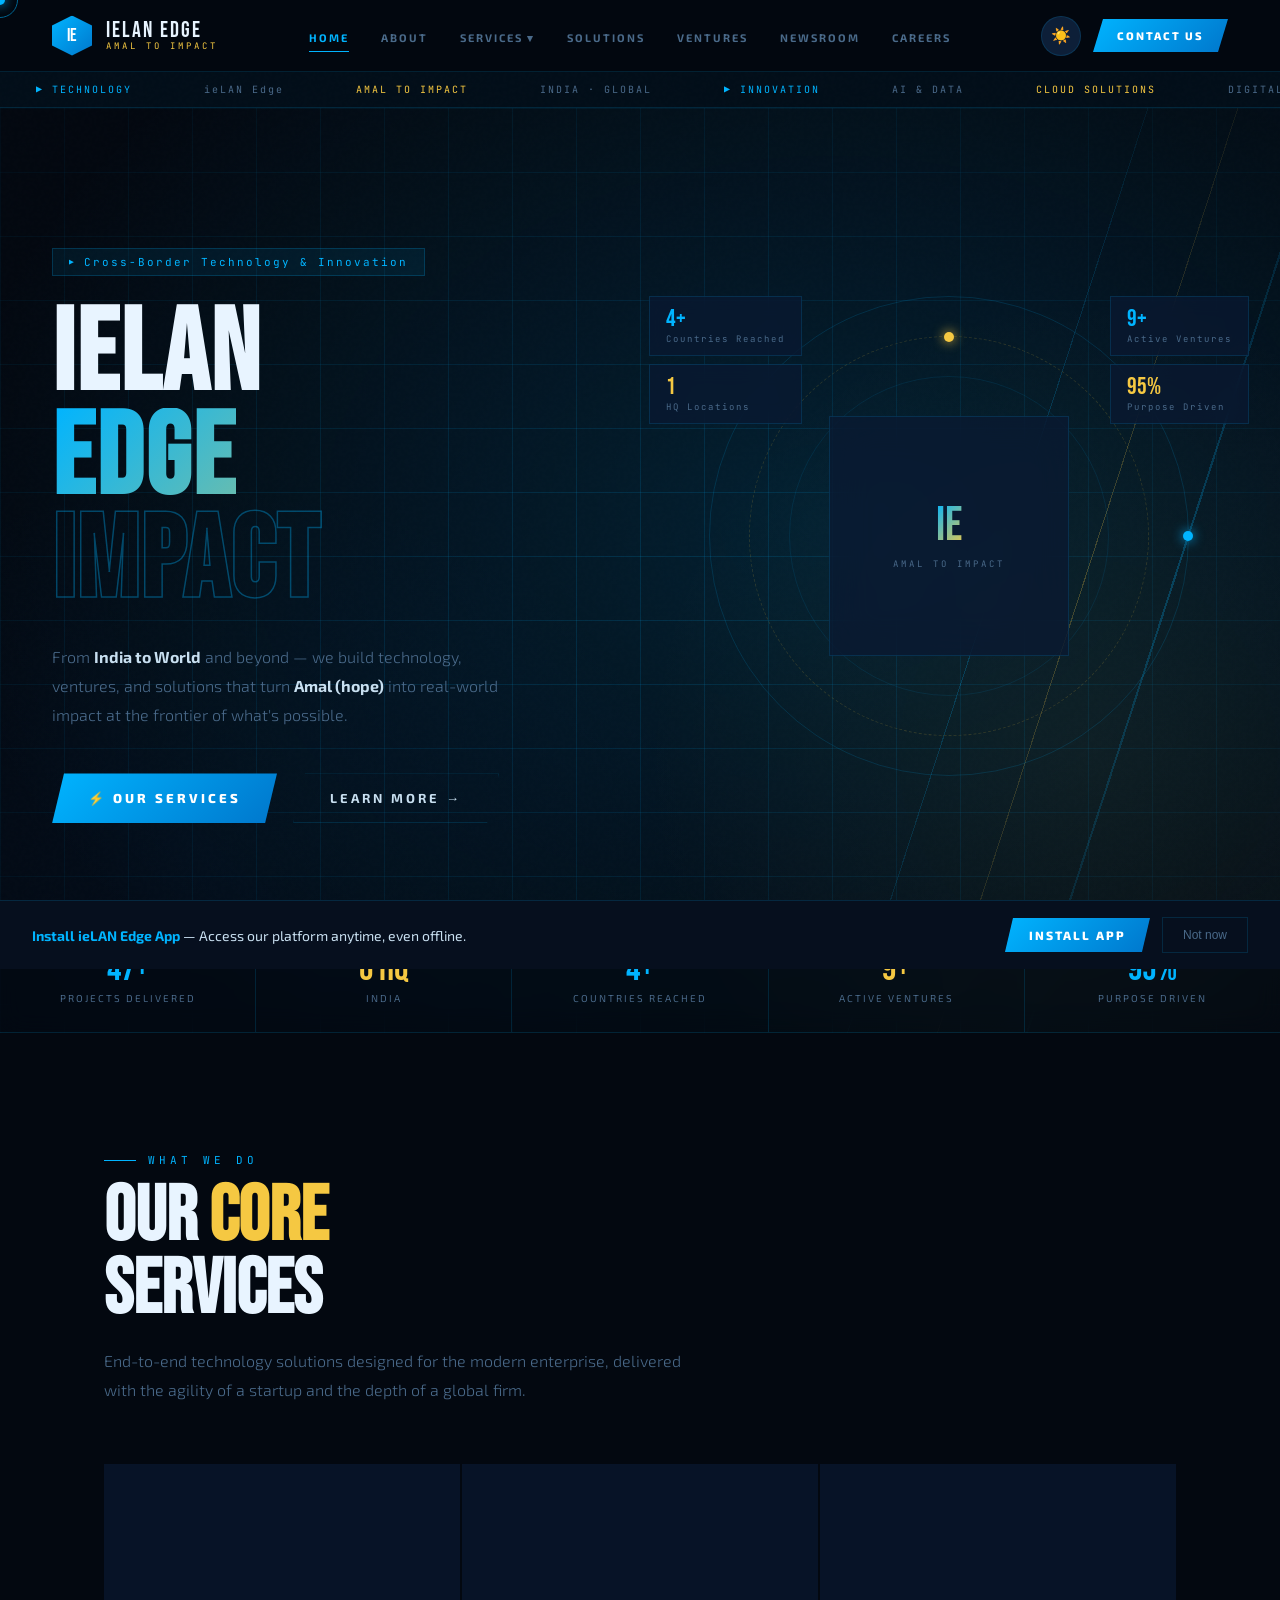
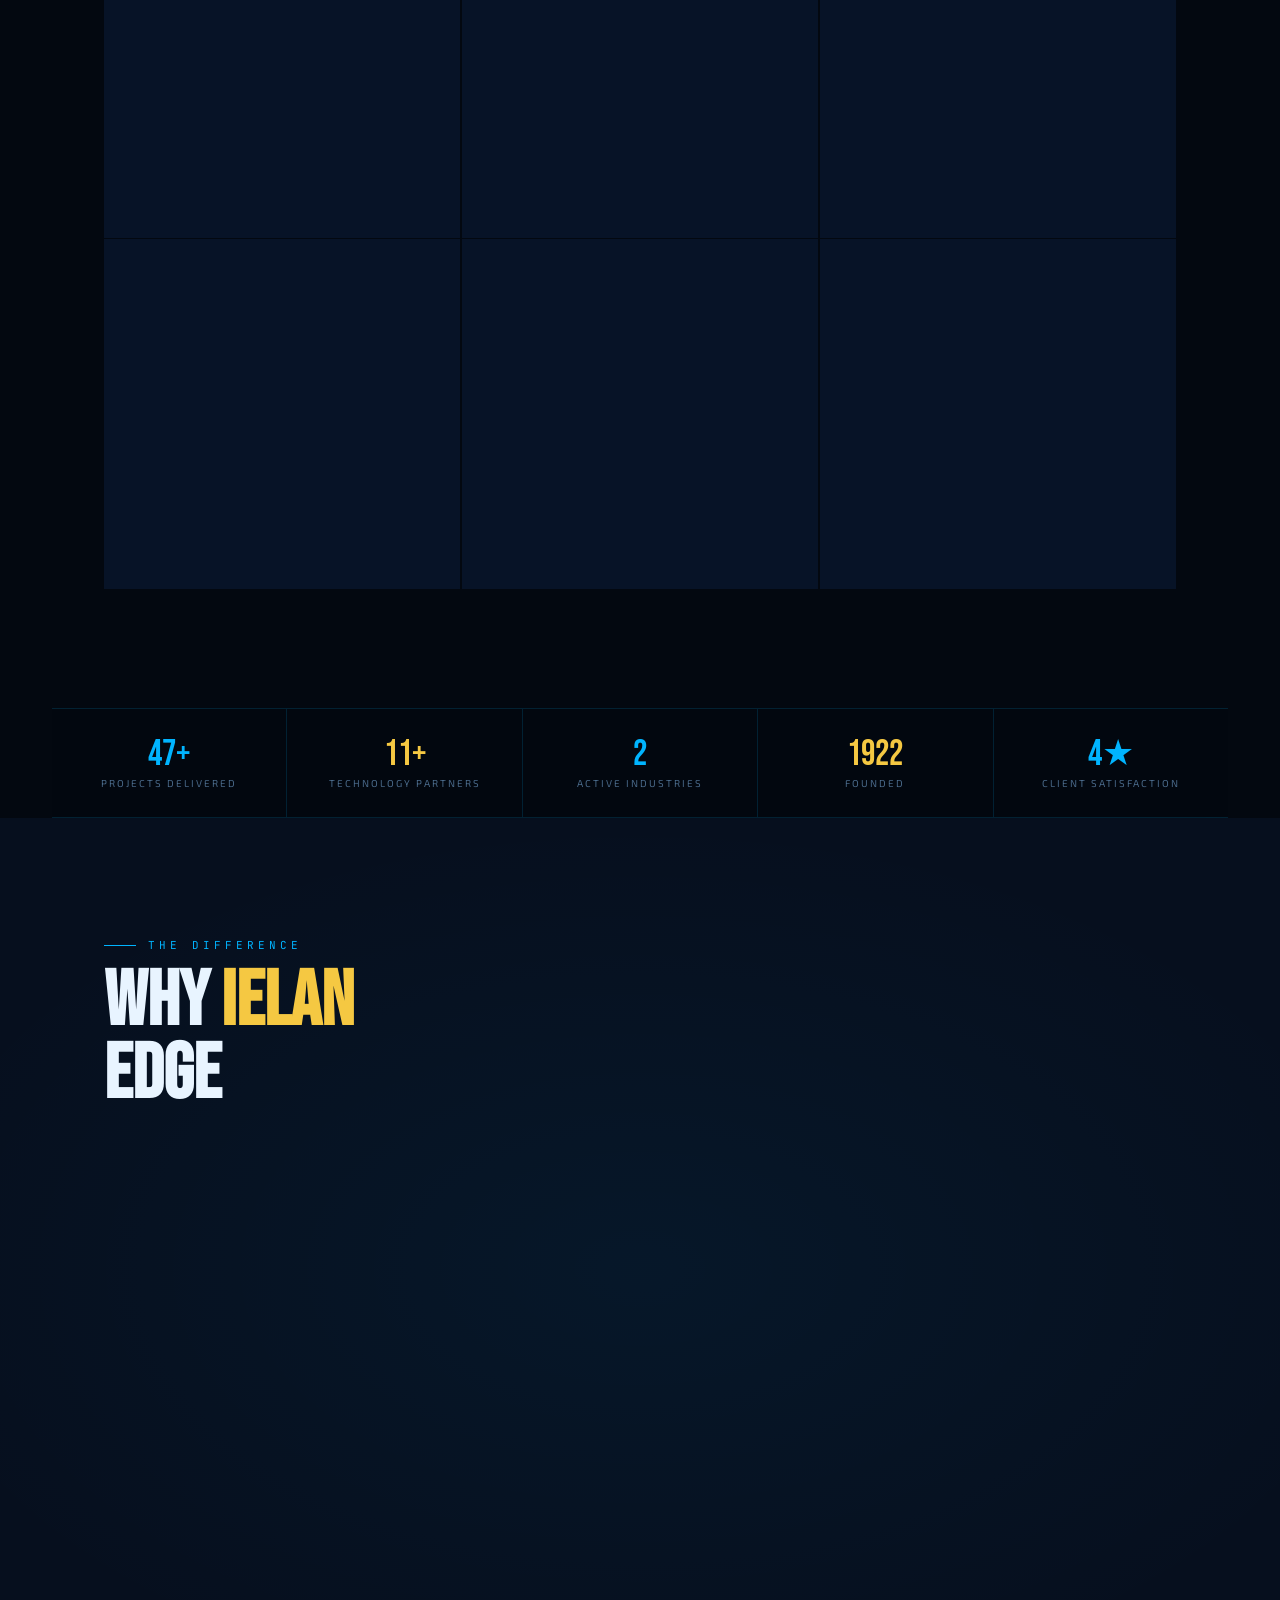
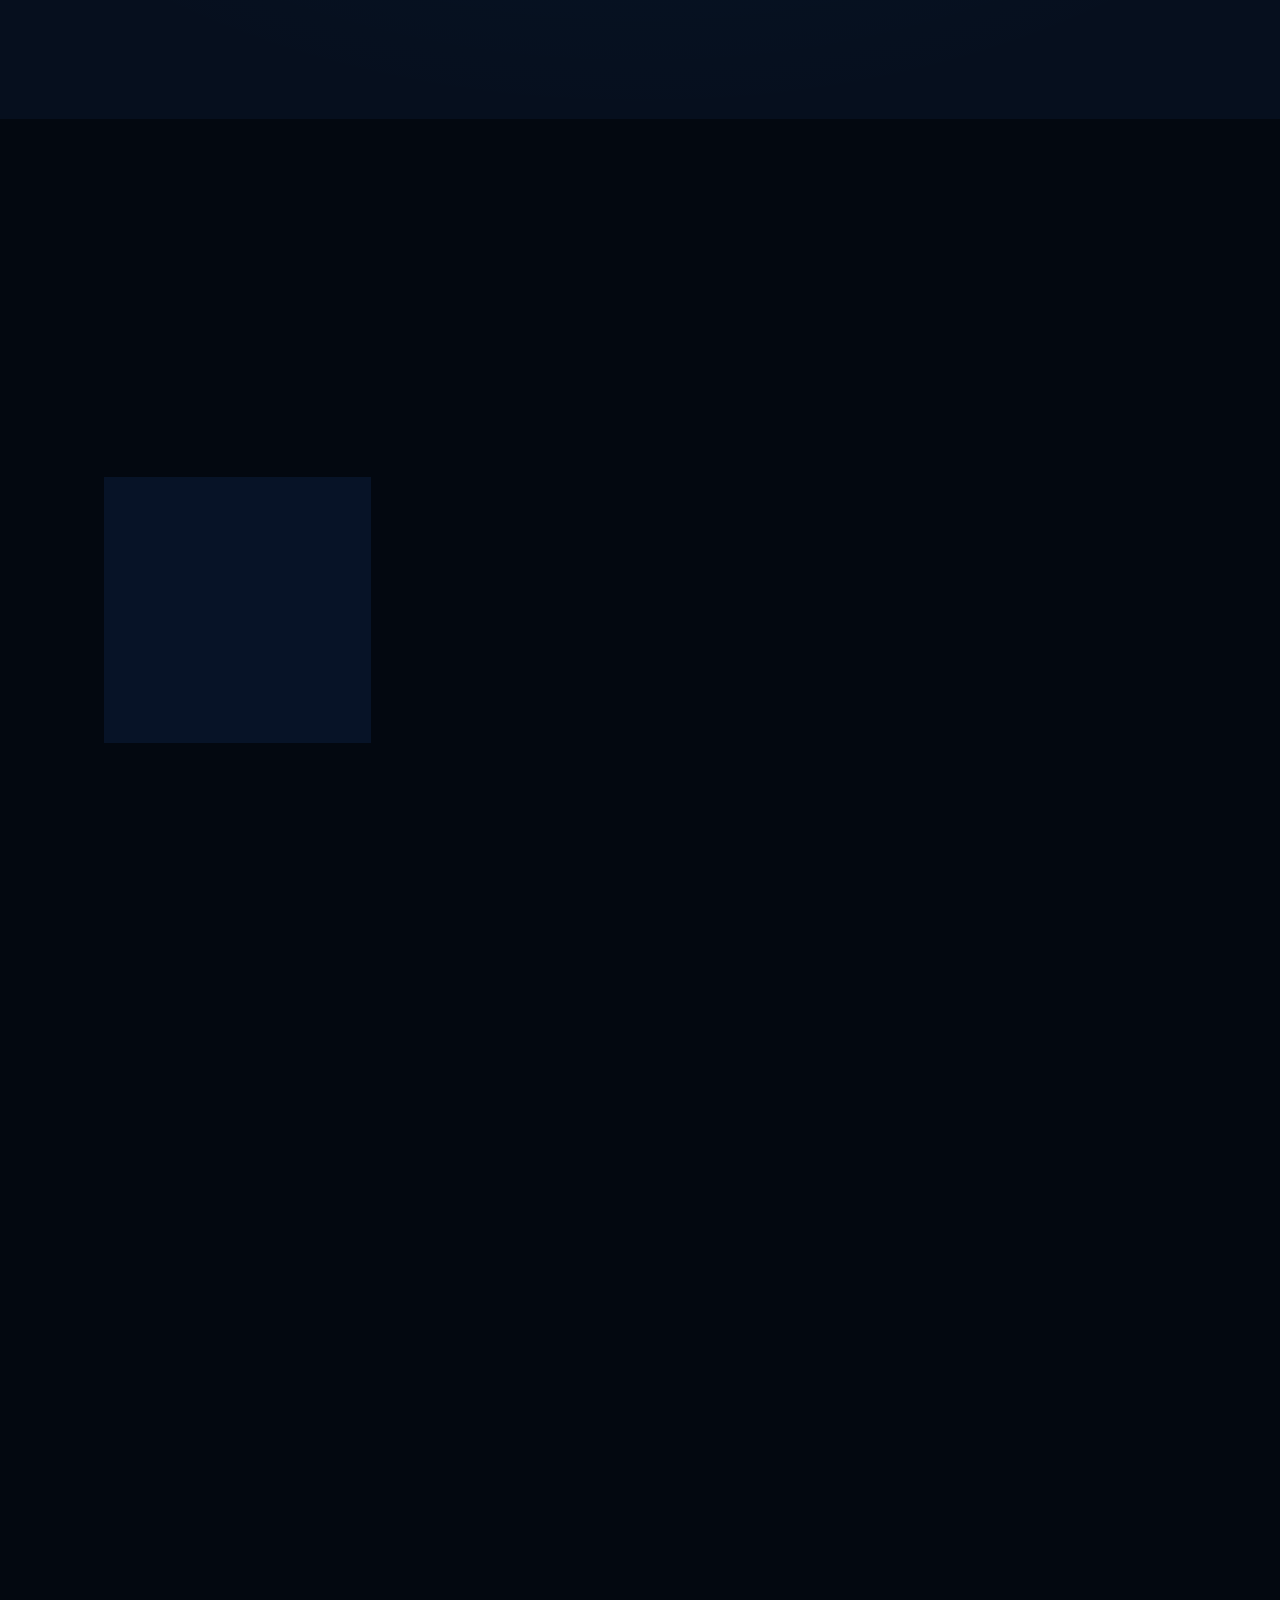
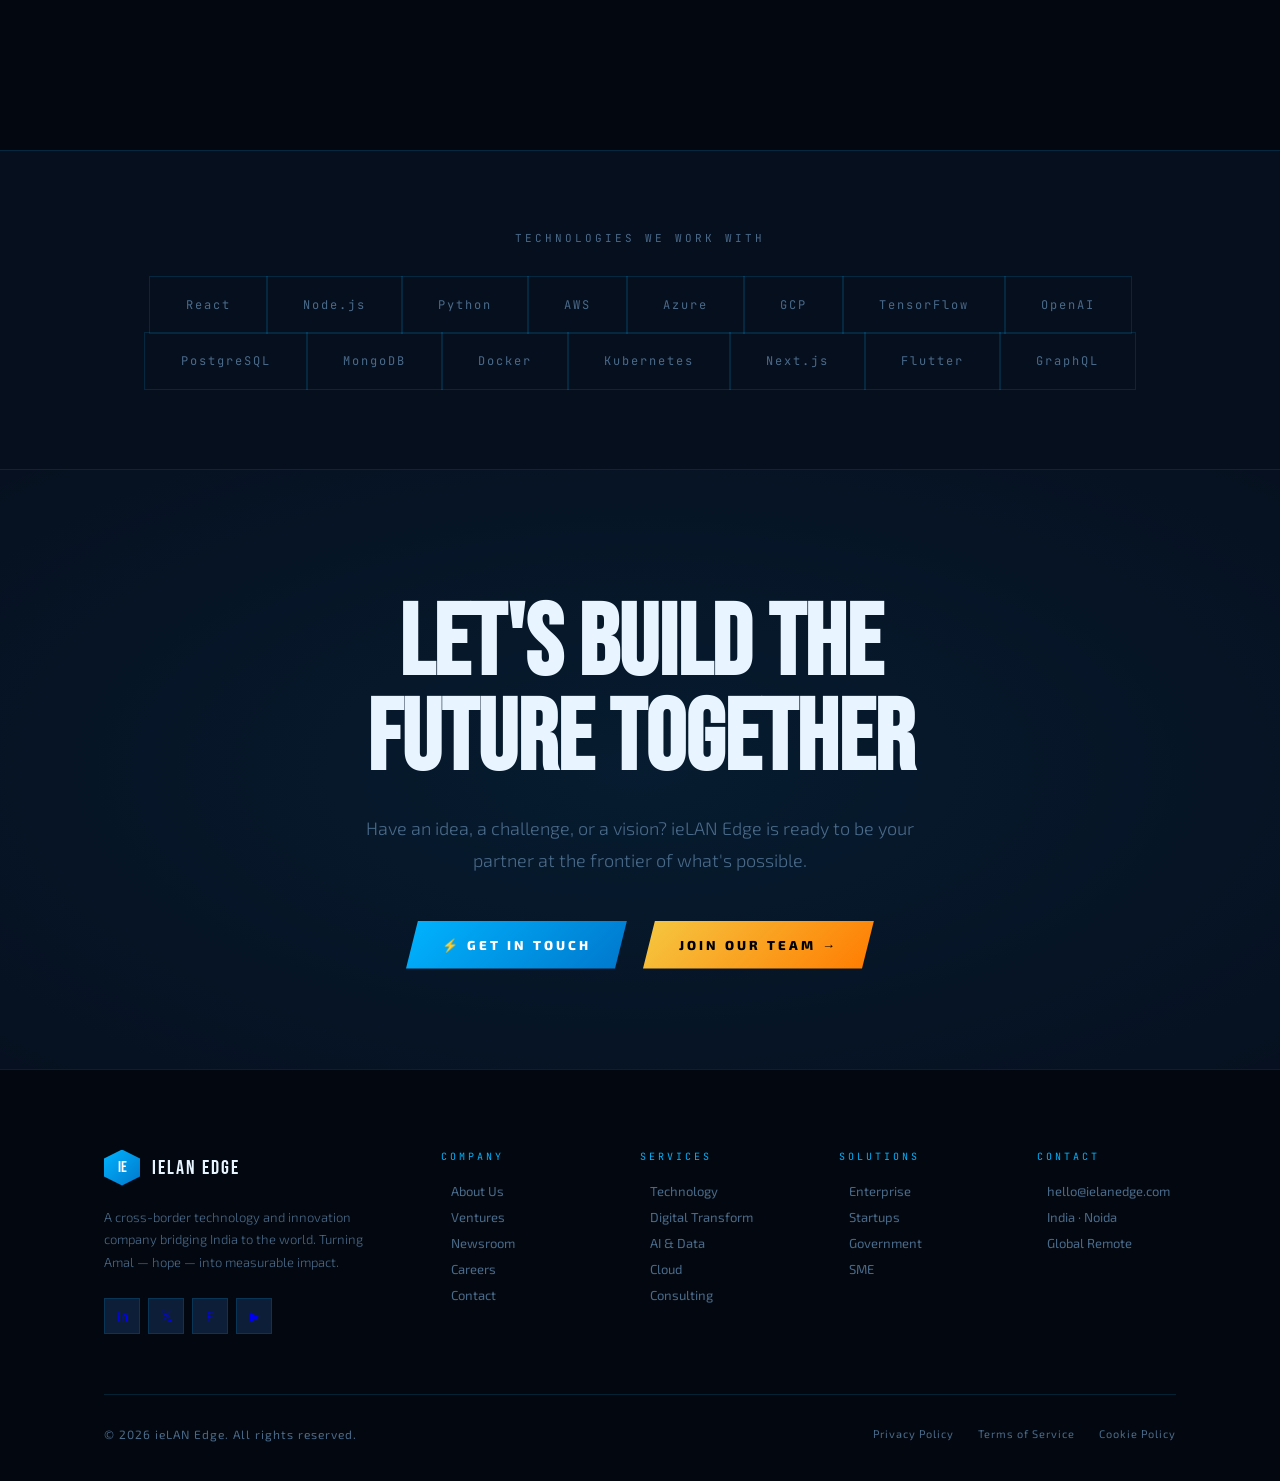
==== index.html @ 6eb14f94 "Company Portal" ====
<!DOCTYPE html>
<html lang="en" data-theme="dark">
<head>
<meta charset="UTF-8">
<meta name="viewport" content="width=device-width, initial-scale=1.0">
<title>ieLAN Edge — Amal to Impact | Technology & Innovation</title>
<meta name="description" content="ieLAN Edge is a cross-border technology and innovation company bridging India to the world. From Amal to Impact.">
<meta property="og:title" content="ieLAN Edge — Amal to Impact">
<meta property="og:description" content="Technology, Innovation, and Purpose-Driven ventures from India and beyond.">
<meta property="og:type" content="website">
<meta name="theme-color" content="#00b4ff">
<link rel="manifest" href="manifest.json">
<link rel="apple-touch-icon" href="assets/icons/icon-192.png">
<link href="https://fonts.googleapis.com/css2?family=Bebas+Neue&family=Exo+2:ital,wght@0,300;0,400;0,600;0,800;0,900&family=JetBrains+Mono:wght@400;700&display=swap" rel="stylesheet">
<link rel="stylesheet" href="assets/css/global.css">
<style>
/* === INDEX-SPECIFIC === */
#hero { min-height:100vh; display:flex; flex-direction:column; position:relative; overflow:hidden; }
.hero-bg { position:absolute; inset:0; background:radial-gradient(ellipse 70% 70% at 65% 45%,var(--hero-glow),transparent),radial-gradient(ellipse 35% 50% at 85% 70%,rgba(245,200,66,0.05),transparent),radial-gradient(ellipse 40% 40% at 15% 80%,rgba(0,100,200,0.05),transparent); }
.hero-grid { position:absolute; inset:0; background-image:linear-gradient(var(--border) 1px,transparent 1px),linear-gradient(90deg,var(--border) 1px,transparent 1px); background-size:64px 64px; mask-image:radial-gradient(ellipse 90% 90% at 50% 50%,black,transparent); }
.slash { position:absolute; width:2px; background:linear-gradient(to bottom,transparent,var(--blue),transparent); transform:rotate(18deg); opacity:0; animation:slashFade 1.2s ease forwards; }
.slash1 { top:-20%; right:8%; height:140%; animation-delay:0.5s; }
.slash2 { top:-20%; right:15%; height:140%; width:1px; background:linear-gradient(to bottom,transparent,var(--gold),transparent); animation-delay:0.7s; }
.slash3 { top:-20%; right:22%; height:140%; width:1px; animation-delay:0.9s; }
@keyframes slashFade { to { opacity:0.25; } }

.hero-main { flex:1; display:flex; align-items:center; padding:140px 52px 100px; position:relative; z-index:2; }
.hero-layout { display:grid; grid-template-columns:1fr 1fr; gap:60px; align-items:center; width:100%; }
.hero-tag { display:inline-flex; align-items:center; gap:8px; background:rgba(0,180,255,0.08); border:1px solid rgba(0,180,255,0.2); padding:6px 16px; font-family:'JetBrains Mono',monospace; font-size:11px; color:var(--blue); letter-spacing:2px; margin-bottom:28px; animation:fadeUp 0.8s ease both; }
.hero-tag::before { content:'▶'; font-size:8px; }
.hero-title { font-family:'Bebas Neue',sans-serif; font-size:clamp(60px,9vw,118px); line-height:0.9; letter-spacing:2px; color:var(--white); animation:fadeUp 0.8s 0.1s ease both; }
.hero-title .line2 { background:linear-gradient(135deg,var(--blue) 0%,var(--gold) 100%); -webkit-background-clip:text; -webkit-text-fill-color:transparent; background-clip:text; }
.hero-title .line3 { -webkit-text-stroke:1.5px var(--blue); -webkit-text-fill-color:transparent; opacity:0.35; }
.hero-sub { font-size:16px; font-weight:300; color:var(--muted); line-height:1.8; margin-top:28px; max-width:480px; animation:fadeUp 0.8s 0.2s ease both; }
.hero-sub strong { color:var(--text); font-weight:700; }
.hero-cta { display:flex; gap:16px; margin-top:44px; flex-wrap:wrap; animation:fadeUp 0.8s 0.3s ease both; }
.hero-right { position:relative; display:flex; align-items:center; justify-content:center; animation:fadeUp 0.8s 0.2s ease both; }
.hero-orbit { width:480px; height:480px; position:relative; }
.hero-orbit-ring { position:absolute; border-radius:50%; border:1px solid var(--border); }
.orbit-1 { inset:0; animation:orbitSpin 20s linear infinite; }
.orbit-2 { inset:40px; animation:orbitSpin 30s linear infinite reverse; border-style:dashed; border-color:rgba(245,200,66,0.15); }
.orbit-3 { inset:80px; animation:orbitSpin 15s linear infinite; border-color:rgba(0,180,255,0.1); }
@keyframes orbitSpin { from{transform:rotate(0deg)} to{transform:rotate(360deg)} }
.orbit-dot { position:absolute; width:10px; height:10px; background:var(--blue); border-radius:50%; box-shadow:0 0 12px var(--blue); top:50%; left:100%; transform:translate(-50%,-50%); }
.orbit-dot.gold { background:var(--gold); box-shadow:0 0 12px var(--gold); top:0; left:50%; }
.hero-center-box { position:absolute; inset:120px; background:var(--card-bg); border:1px solid var(--border); backdrop-filter:blur(20px); display:flex; flex-direction:column; align-items:center; justify-content:center; gap:8px; }
.hero-center-logo { font-family:'Bebas Neue',sans-serif; font-size:48px; background:linear-gradient(135deg,var(--blue),var(--gold)); -webkit-background-clip:text; -webkit-text-fill-color:transparent; background-clip:text; line-height:1; }
.hero-center-tag { font-family:'JetBrains Mono',monospace; font-size:9px; color:var(--muted); letter-spacing:3px; }
.hero-metrics { position:absolute; display:flex; flex-direction:column; gap:8px; }
.hero-metrics.left { left:-60px; }
.hero-metrics.right { right:-60px; }
.metric-chip { background:var(--card-bg); border:1px solid var(--border); backdrop-filter:blur(10px); padding:10px 16px; display:flex; flex-direction:column; gap:2px; min-width:130px; }
.metric-chip .val { font-family:'Bebas Neue',sans-serif; font-size:24px; color:var(--blue); line-height:1; }
.metric-chip .val.gold { color:var(--gold); }
.metric-chip .lbl { font-family:'JetBrains Mono',monospace; font-size:9px; color:var(--muted); letter-spacing:2px; }

@keyframes fadeUp { from{opacity:0;transform:translateY(24px)} to{opacity:1;transform:translateY(0)} }
@keyframes glowPulse { 0%,100%{opacity:0.6;transform:scale(1)} 50%{opacity:1;transform:scale(1.04)} }

/* === SERVICES SECTION === */
#services-home { padding:120px 52px; background:var(--bg); }
.services-grid { display:grid; grid-template-columns:repeat(3,1fr); gap:2px; margin-top:60px; }
.service-card { background:var(--card-bg); border:1px solid var(--border); padding:44px 36px; position:relative; overflow:hidden; transition:all 0.4s; backdrop-filter:blur(10px); }
.service-card::before { content:''; position:absolute; top:0; left:0; right:0; height:2px; background:linear-gradient(90deg,var(--blue),var(--gold)); transform:scaleX(0); transition:transform 0.4s; }
.service-card:hover { border-color:rgba(0,180,255,0.3); transform:translateY(-6px); box-shadow:0 20px 50px rgba(0,0,0,0.3); }
.service-card:hover::before { transform:scaleX(1); }
.service-icon { font-size:40px; margin-bottom:20px; display:block; }
.service-num { font-family:'JetBrains Mono',monospace; font-size:11px; color:var(--muted); letter-spacing:2px; margin-bottom:12px; display:block; }
.service-title { font-family:'Bebas Neue',sans-serif; font-size:30px; color:var(--white); margin-bottom:14px; letter-spacing:1px; }
.service-desc { font-size:14px; color:var(--muted); line-height:1.75; font-weight:300; margin-bottom:20px; }
.service-link { font-size:12px; color:var(--blue); text-decoration:none; font-weight:700; letter-spacing:2px; text-transform:uppercase; display:inline-flex; align-items:center; gap:6px; transition:gap 0.2s; }
.service-link:hover { gap:12px; }

/* === WHY US === */
#why { padding:120px 52px; background:var(--bg2); position:relative; }
.why-bg { position:absolute; inset:0; background:radial-gradient(ellipse 60% 50% at 50% 50%,rgba(0,180,255,0.05),transparent); }
.why-layout { display:grid; grid-template-columns:1fr 2fr; gap:80px; align-items:center; margin-top:60px; }
.why-big-num { font-family:'Bebas Neue',sans-serif; font-size:200px; background:linear-gradient(135deg,var(--blue),transparent); -webkit-background-clip:text; -webkit-text-fill-color:transparent; background-clip:text; line-height:0.85; }
.why-grid { display:grid; grid-template-columns:1fr 1fr; gap:2px; }
.why-card { background:var(--card-bg); border:1px solid var(--border); padding:32px 28px; transition:all 0.4s; backdrop-filter:blur(10px); }
.why-card:hover { background:rgba(0,180,255,0.06); border-color:rgba(0,180,255,0.3); transform:translateY(-4px); }
.why-num { font-family:'Bebas Neue',sans-serif; font-size:48px; background:linear-gradient(135deg,var(--blue),var(--gold)); -webkit-background-clip:text; -webkit-text-fill-color:transparent; background-clip:text; line-height:1; margin-bottom:8px; }
.why-title { font-weight:800; color:var(--white); font-size:15px; margin-bottom:8px; }
.why-desc { font-size:13px; color:var(--muted); line-height:1.65; font-weight:300; }

/* === VENTURES PREVIEW === */
#ventures-home { padding:120px 52px; background:var(--bg); }
.ventures-grid { display:grid; grid-template-columns:repeat(4,1fr); gap:2px; margin-top:60px; }
.venture-card { background:var(--card-bg); border:1px solid var(--border); padding:32px 24px; transition:all 0.4s; backdrop-filter:blur(10px); position:relative; overflow:hidden; }
.venture-card::after { content:''; position:absolute; bottom:0; left:0; right:0; height:3px; background:linear-gradient(90deg,var(--blue),var(--gold)); transform:scaleX(0); transition:transform 0.4s; transform-origin:left; }
.venture-card:hover { border-color:rgba(0,180,255,0.3); transform:translateY(-6px); }
.venture-card:hover::after { transform:scaleX(1); }
.venture-emoji { font-size:36px; margin-bottom:16px; }
.venture-stage { font-family:'JetBrains Mono',monospace; font-size:9px; letter-spacing:2px; text-transform:uppercase; padding:3px 10px; border:1px solid; margin-bottom:14px; display:inline-block; }
.stage-live { color:var(--green); border-color:rgba(0,229,160,0.3); background:rgba(0,229,160,0.08); }
.stage-dev { color:var(--blue); border-color:rgba(0,180,255,0.3); background:rgba(0,180,255,0.08); }
.stage-concept { color:var(--gold); border-color:rgba(245,200,66,0.3); background:rgba(245,200,66,0.08); }
.venture-name { font-family:'Bebas Neue',sans-serif; font-size:26px; color:var(--white); margin-bottom:8px; }
.venture-desc { font-size:13px; color:var(--muted); line-height:1.6; font-weight:300; }

/* === NUMBERS === */
#numbers { padding:0 52px; }

/* === CTA BAND === */
#cta-band { padding:100px 52px; background:var(--bg2); position:relative; overflow:hidden; }
.cta-band-bg { position:absolute; inset:0; background:radial-gradient(ellipse 80% 80% at 50% 50%,rgba(0,180,255,0.08),transparent); }
.cta-band-inner { position:relative; z-index:2; text-align:center; }
.cta-band-title { font-family:'Bebas Neue',sans-serif; font-size:clamp(48px,8vw,100px); color:var(--white); line-height:0.95; margin-bottom:24px; }
.cta-band-sub { font-size:18px; color:var(--muted); max-width:600px; margin:0 auto 44px; font-weight:300; line-height:1.8; }
.cta-btns { display:flex; gap:16px; justify-content:center; flex-wrap:wrap; }

/* === TESTIMONIALS === */
#testimonials { padding:120px 52px; background:var(--bg); }
.testimonials-grid { display:grid; grid-template-columns:repeat(3,1fr); gap:2px; margin-top:60px; }
.testimonial-card { background:var(--card-bg); border:1px solid var(--border); padding:36px 32px; backdrop-filter:blur(10px); transition:all 0.3s; position:relative; }
.testimonial-card:hover { border-color:rgba(0,180,255,0.3); transform:translateY(-4px); }
.testimonial-quote { font-size:48px; color:var(--blue); line-height:1; margin-bottom:16px; font-family:serif; }
.testimonial-text { font-size:15px; color:var(--text); line-height:1.75; font-weight:300; font-style:italic; margin-bottom:28px; }
.testimonial-author { display:flex; align-items:center; gap:14px; }
.testimonial-avatar { width:44px; height:44px; background:linear-gradient(135deg,var(--blue),var(--gold)); border-radius:50%; display:flex; align-items:center; justify-content:center; font-family:'Bebas Neue',sans-serif; font-size:18px; color:#fff; flex-shrink:0; }
.testimonial-name { font-weight:700; color:var(--white); font-size:14px; }
.testimonial-role { font-size:12px; color:var(--muted); margin-top:2px; }

/* === TECH STACK === */
#stack { padding:80px 52px; border-top:1px solid var(--border); border-bottom:1px solid var(--border); background:var(--bg2); }
.stack-label { font-family:'JetBrains Mono',monospace; font-size:11px; color:var(--muted); letter-spacing:3px; text-align:center; margin-bottom:32px; text-transform:uppercase; }
.stack-logos { display:flex; gap:0; flex-wrap:wrap; justify-content:center; }
.stack-item { padding:20px 36px; border:1px solid var(--border); font-family:'JetBrains Mono',monospace; font-size:12px; color:var(--muted); letter-spacing:2px; transition:all 0.3s; margin:-1px; }
.stack-item:hover { color:var(--blue); border-color:rgba(0,180,255,0.3); background:rgba(0,180,255,0.05); z-index:1; position:relative; }

@media (max-width:1024px) {
  .services-grid { grid-template-columns:1fr 1fr; }
  .ventures-grid { grid-template-columns:1fr 1fr; }
  .testimonials-grid { grid-template-columns:1fr; }
  .why-layout { grid-template-columns:1fr; }
  .why-big-num { font-size:120px; }
}
@media (max-width:768px) {
  .hero-main { padding:120px 20px 80px; }
  .hero-layout { grid-template-columns:1fr; }
  .hero-right { display:none; }
  .services-grid, .ventures-grid { grid-template-columns:1fr; }
  #services-home, #why, #ventures-home, #numbers, #cta-band, #testimonials, #stack { padding-left:20px; padding-right:20px; }
}
</style>
</head>
<body>

<div id="nav-inject" data-root=""></div>

<!-- TICKER -->
<div style="padding-top:72px" id="top"></div>
<div class="ticker-wrap">
  <div class="ticker-inner">
    <span class="blue">▶ TECHNOLOGY</span><span>ieLAN Edge</span><span class="gold">AMAL TO IMPACT</span><span>INDIA · GLOBAL</span><span class="blue">▶ INNOVATION</span><span>AI & DATA</span><span class="gold">CLOUD SOLUTIONS</span><span>DIGITAL TRANSFORMATION</span><span class="blue">▶ VENTURES</span><span>PURPOSE DRIVEN</span><span class="gold">CROSS-BORDER</span><span>EDGE MINDSET</span>
    <span class="blue">▶ TECHNOLOGY</span><span>ieLAN Edge</span><span class="gold">AMAL TO IMPACT</span><span>INDIA · GLOBAL</span><span class="blue">▶ INNOVATION</span><span>AI & DATA</span><span class="gold">CLOUD SOLUTIONS</span><span>DIGITAL TRANSFORMATION</span><span class="blue">▶ VENTURES</span><span>PURPOSE DRIVEN</span><span class="gold">CROSS-BORDER</span><span>EDGE MINDSET</span>
  </div>
</div>

<!-- HERO -->
<section id="hero">
  <div class="hero-bg"></div>
  <div class="hero-grid"></div>
  <div class="slash slash1"></div>
  <div class="slash slash2"></div>
  <div class="slash slash3"></div>

  <div class="hero-main">
    <div class="hero-layout">
      <div class="hero-text">
        <div class="hero-tag">Cross-Border Technology & Innovation</div>
        <h1 class="hero-title">
          <div>ieLAN</div>
          <div class="line2">EDGE</div>
          <div class="line3">IMPACT</div>
        </h1>
        <p class="hero-sub">From <strong>India to World</strong> and beyond — we build technology, ventures, and solutions that turn <strong>Amal (hope)</strong> into real-world impact at the frontier of what's possible.</p>
        <div class="hero-cta">
          <a href="pages/services.html" class="btn-primary">⚡ Our Services</a>
          <a href="pages/about.html" class="btn-secondary">Learn More →</a>
        </div>
      </div>

      <div class="hero-right">
        <div class="hero-orbit">
          <div class="hero-orbit-ring orbit-1"><div class="orbit-dot"></div></div>
          <div class="hero-orbit-ring orbit-2"><div class="orbit-dot gold"></div></div>
          <div class="hero-orbit-ring orbit-3"></div>
          <div class="hero-center-box">
            <div class="hero-center-logo">ie</div>
            <div class="hero-center-tag">AMAL TO IMPACT</div>
          </div>
          <div class="hero-metrics left">
            <div class="metric-chip">
              <div class="val" data-count="5" data-suffix="+">5+</div>
              <div class="lbl">Countries Reached</div>
            </div>
            <div class="metric-chip">
              <div class="val gold" data-count="2">2</div>
              <div class="lbl">HQ Locations</div>
            </div>
          </div>
          <div class="hero-metrics right">
            <div class="metric-chip">
              <div class="val" data-count="10" data-suffix="+">10+</div>
              <div class="lbl">Active Ventures</div>
            </div>
            <div class="metric-chip">
              <div class="val gold" data-count="100" data-suffix="%">100%</div>
              <div class="lbl">Purpose Driven</div>
            </div>
          </div>
        </div>
      </div>
    </div>
  </div>

  <!-- Stats bar -->
  <div class="stats-row">
    <div class="stat-block"><div class="stat-num" data-count="50" data-suffix="+">50+</div><div class="stat-label">Projects Delivered</div></div>
    <div class="stat-block"><div class="stat-num gold" data-count="1" data-suffix=" HQ">1 HQ</div><div class="stat-label">India</div></div>
    <div class="stat-block"><div class="stat-num" data-count="5" data-suffix="+">5+</div><div class="stat-label">Countries Reached</div></div>
    <div class="stat-block"><div class="stat-num gold" data-count="10" data-suffix="+">10+</div><div class="stat-label">Active Ventures</div></div>
    <div class="stat-block"><div class="stat-num" data-count="100" data-suffix="%">100%</div><div class="stat-label">Purpose Driven</div></div>
  </div>
</section>

<!-- SERVICES -->
<section id="services-home">
  <div class="container">
    <div class="section-label reveal">What We Do</div>
    <h2 class="section-title reveal">OUR <span class="gold">CORE</span><br>SERVICES</h2>
    <p class="section-sub reveal">End-to-end technology solutions designed for the modern enterprise, delivered with the agility of a startup and the depth of a global firm.</p>
    <div class="services-grid">
      <div class="service-card reveal">
        <span class="service-num">01 / TECHNOLOGY</span>
        <span class="service-icon">⚡</span>
        <div class="service-title">Technology Solutions</div>
        <p class="service-desc">Custom software, platforms, and systems built to solve your hardest problems. From architecture to deployment, we own the entire journey.</p>
        <a href="pages/services.html#tech" class="service-link">Explore →</a>
      </div>
      <div class="service-card reveal reveal-delay-1">
        <span class="service-num">02 / DIGITAL</span>
        <span class="service-icon">🌐</span>
        <div class="service-title">Digital Transformation</div>
        <p class="service-desc">Modernise your operations, processes, and customer experience with a transformation roadmap built for your unique context.</p>
        <a href="pages/services.html#digital" class="service-link">Explore →</a>
      </div>
      <div class="service-card reveal reveal-delay-2">
        <span class="service-num">03 / AI & DATA</span>
        <span class="service-icon">🤖</span>
        <div class="service-title">AI & Data Intelligence</div>
        <p class="service-desc">Harness machine learning, LLMs, and advanced analytics to make smarter decisions and automate at scale.</p>
        <a href="pages/services.html#ai" class="service-link">Explore →</a>
      </div>
      <div class="service-card reveal">
        <span class="service-num">04 / CLOUD</span>
        <span class="service-icon">☁️</span>
        <div class="service-title">Cloud & Infrastructure</div>
        <p class="service-desc">Design, migrate, and optimise cloud environments across AWS, Azure, and GCP with a security-first approach.</p>
        <a href="pages/services.html#cloud" class="service-link">Explore →</a>
      </div>
      <div class="service-card reveal reveal-delay-1">
        <span class="service-num">05 / CONSULTING</span>
        <span class="service-icon">🧭</span>
        <div class="service-title">Business Consulting</div>
        <p class="service-desc">Strategic advisory, market entry, and cross-border growth — especially across the India-MENA corridor.</p>
        <a href="pages/services.html#consulting" class="service-link">Explore →</a>
      </div>
      <div class="service-card reveal reveal-delay-2">
        <span class="service-num">06 / VENTURES</span>
        <span class="service-icon">🚀</span>
        <div class="service-title">Venture Building</div>
        <p class="service-desc">We don't just consult — we co-build. ieLAN Edge actively creates, invests in, and scales new ventures from concept to impact.</p>
        <a href="pages/ventures.html" class="service-link">Explore →</a>
      </div>
    </div>
  </div>
</section>

<!-- NUMBERS -->
<section id="numbers">
  <div class="stats-row">
    <div class="stat-block reveal"><div class="stat-num" data-count="50" data-suffix="+">50+</div><div class="stat-label">Projects Delivered</div></div>
    <div class="stat-block reveal reveal-delay-1"><div class="stat-num gold" data-count="12" data-suffix="+">12+</div><div class="stat-label">Technology Partners</div></div>
    <div class="stat-block reveal reveal-delay-2"><div class="stat-num" data-count="3">3</div><div class="stat-label">Active Industries</div></div>
    <div class="stat-block reveal reveal-delay-3"><div class="stat-num gold" data-count="2021">2021</div><div class="stat-label">Founded</div></div>
    <div class="stat-block reveal reveal-delay-4"><div class="stat-num" data-count="5" data-suffix="★">5★</div><div class="stat-label">Client Satisfaction</div></div>
  </div>
</section>

<!-- WHY US -->
<section id="why">
  <div class="why-bg"></div>
  <div class="container" style="position:relative;z-index:2">
    <div class="section-label reveal">The Difference</div>
    <h2 class="section-title reveal">WHY <span class="gold">ieLAN</span><br>EDGE</h2>
    <div class="why-layout">
      <div class="why-big-num reveal-left">04</div>
      <div class="why-grid">
        <div class="why-card reveal">
          <div class="why-num">01</div>
          <div class="why-title">Cross-Border DNA</div>
          <p class="why-desc">Built from the intersection of Boarders— we bring a truly global perspective rooted in two of the world's fastest-growing economies.</p>
        </div>
        <div class="why-card reveal reveal-delay-1">
          <div class="why-num">02</div>
          <div class="why-title">Multi-Industry Vision</div>
          <p class="why-desc">We're not locked into one sector. Our vision spans technology, business, education, and beyond — wherever impact lives.</p>
        </div>
        <div class="why-card reveal reveal-delay-2">
          <div class="why-num">03</div>
          <div class="why-title">Purpose-Driven</div>
          <p class="why-desc">Every project is driven by Amal — hope turned into real-world impact. We build for meaning, not just metrics.</p>
        </div>
        <div class="why-card reveal reveal-delay-3">
          <div class="why-num">04</div>
          <div class="why-title">Edge Mindset</div>
          <p class="why-desc">We thrive at the frontier. Bold, fast, and always ahead of the curve — the Edge is not just our name, it's how we operate.</p>
        </div>
      </div>
    </div>
  </div>
</section>

<!-- VENTURES PREVIEW -->
<section id="ventures-home">
  <div class="container">
    <div class="section-label reveal">Our Ventures</div>
    <h2 class="section-title reveal">BUILDING THE <span class="gold">FUTURE</span></h2>
    <p class="section-sub reveal">We don't just advise — we build. Here are some of the ventures ieLAN Edge is actively creating and growing.</p>
    <div class="ventures-grid">
      <div class="venture-card reveal">
        <div class="venture-emoji">🌐</div>
        <div class="venture-stage stage-dev">In Development</div>
        <div class="venture-name">EdgeConnect</div>
        <p class="venture-desc">A B2B platform connecting Indian and MENA businesses for cross-border trade and partnerships.</p>
      </div>
      <div class="venture-card reveal reveal-delay-1">
        <div class="venture-emoji">🤖</div>
        <div class="venture-stage stage-dev">In Development</div>
        <div class="venture-name">EdgeAI Labs</div>
        <p class="venture-desc">Applied AI research and product studio building Arabic-English multilingual AI tools.</p>
      </div>
      <div class="venture-card reveal reveal-delay-2">
        <div class="venture-emoji">📚</div>
        <div class="venture-stage stage-concept">Concept Stage</div>
        <div class="venture-name">AmalEd</div>
        <p class="venture-desc">Education technology empowering youth across emerging markets with skills for the digital economy.</p>
      </div>
      <div class="venture-card reveal reveal-delay-3">
        <div class="venture-emoji">⚡</div>
        <div class="venture-stage stage-concept">Concept Stage</div>
        <div class="venture-name">EdgeStack</div>
        <p class="venture-desc">A developer platform and SaaS toolkit designed for rapid product launch across MENA and South Asia.</p>
      </div>
    </div>
    <div style="text-align:center;margin-top:48px">
      <a href="pages/ventures.html" class="btn-secondary reveal">View All Ventures →</a>
    </div>
  </div>
</section>

<!-- TESTIMONIALS -->
<section id="testimonials">
  <div class="container">
    <div class="section-label reveal">Social Proof</div>
    <h2 class="section-title reveal">WHAT <span class="gold">PARTNERS</span><br>SAY</h2>
    <div class="testimonials-grid">
      <div class="testimonial-card reveal">
        <div class="testimonial-quote">"</div>
        <p class="testimonial-text">ieLAN Edge brought a rare combination of technical depth and strategic thinking. They understood our market in both India and the MENA region from day one.</p>
        <div class="testimonial-author">
          <div class="testimonial-avatar">AK</div>
          <div>
            <div class="testimonial-name">Arjun Kapoor</div>
            <div class="testimonial-role">CEO, TechBridge India</div>
          </div>
        </div>
      </div>
      <div class="testimonial-card reveal reveal-delay-1">
        <div class="testimonial-quote">"</div>
        <p class="testimonial-text">Working with ieLAN Edge felt like having a partner, not a vendor. Their purpose-driven approach aligned perfectly with our mission.</p>
        <div class="testimonial-author">
          <div class="testimonial-avatar">SM</div>
          <div>
            <div class="testimonial-name">Sara Mohammed</div>
            <div class="testimonial-role">COO, NileTech Solutions</div>
          </div>
        </div>
      </div>
      <div class="testimonial-card reveal reveal-delay-2">
        <div class="testimonial-quote">"</div>
        <p class="testimonial-text">Their AI solutions gave us capabilities we thought were years away. The team's cross-border experience made integration seamless.</p>
        <div class="testimonial-author">
          <div class="testimonial-avatar">RH</div>
          <div>
            <div class="testimonial-name">Rania Hassan</div>
            <div class="testimonial-role">Director of Innovation, MenaVentures</div>
          </div>
        </div>
      </div>
    </div>
  </div>
</section>

<!-- TECH STACK -->
<section id="stack">
  <div class="container">
    <div class="stack-label">Technologies We Work With</div>
    <div class="stack-logos">
      <div class="stack-item">React</div><div class="stack-item">Node.js</div><div class="stack-item">Python</div>
      <div class="stack-item">AWS</div><div class="stack-item">Azure</div><div class="stack-item">GCP</div>
      <div class="stack-item">TensorFlow</div><div class="stack-item">OpenAI</div><div class="stack-item">PostgreSQL</div>
      <div class="stack-item">MongoDB</div><div class="stack-item">Docker</div><div class="stack-item">Kubernetes</div>
      <div class="stack-item">Next.js</div><div class="stack-item">Flutter</div><div class="stack-item">GraphQL</div>
    </div>
  </div>
</section>

<!-- CTA BAND -->
<section id="cta-band">
  <div class="cta-band-bg"></div>
  <div class="container">
    <div class="cta-band-inner">
      <div class="section-label reveal" style="justify-content:center">Ready to Begin</div>
      <h2 class="cta-band-title reveal">LET'S BUILD THE<br><span class="gold">FUTURE</span> TOGETHER</h2>
      <p class="cta-band-sub reveal">Have an idea, a challenge, or a vision? ieLAN Edge is ready to be your partner at the frontier of what's possible.</p>
      <div class="cta-btns reveal">
        <a href="pages/contact.html" class="btn-primary">⚡ Get In Touch</a>
        <a href="pages/careers.html" class="btn-gold">Join Our Team →</a>
      </div>
    </div>
  </div>
</section>

<div id="footer-inject" data-root=""></div>

<script src="assets/js/layout.js"></script>
<script src="assets/js/main.js"></script>
</body>
</html>
---- assets/css/global.css ----
@import url('https://fonts.googleapis.com/css2?family=Bebas+Neue&family=Exo+2:ital,wght@0,300;0,400;0,600;0,800;0,900;1,300&family=JetBrains+Mono:wght@400;700&display=swap');

:root {
  --bg: #030810; --bg2: #060f1e; --bg3: #0a1628;
  --surface: #0d1f38; --border: rgba(0,180,255,0.15);
  --blue: #00b4ff; --blue2: #0077cc;
  --gold: #f5c842; --orange: #ff7b00;
  --white: #e8f4ff; --muted: #4a6a8a; --text: #c8dff0;
  --hero-glow: rgba(0,180,255,0.14);
  --card-bg: rgba(10,25,50,0.7); --nav-bg: rgba(3,8,16,0.93);
  --red: #ff4060; --green: #00e5a0;
}
[data-theme="light"] {
  --bg:#eef4fb; --bg2:#e2edf8; --bg3:#d4e6f4;
  --surface:#ffffff; --border:rgba(0,100,200,0.15);
  --blue:#0077cc; --blue2:#005599; --gold:#c8900a; --orange:#e06000;
  --white:#0a1628; --muted:#5a7a9a; --text:#1a3050;
  --hero-glow:rgba(0,100,200,0.07);
  --card-bg:rgba(255,255,255,0.85); --nav-bg:rgba(238,244,251,0.96);
}

*, *::before, *::after { margin:0; padding:0; box-sizing:border-box; cursor: none !important; }
html { scroll-behavior:smooth; font-size:16px; }
body { background:var(--bg); color:var(--text); font-family:'Exo 2',sans-serif; overflow-x:hidden; min-height:100vh; }

/* Noise overlay */
body::before { content:''; position:fixed; inset:0; background-image:url("data:image/svg+xml,%3Csvg viewBox='0 0 256 256' xmlns='http://www.w3.org/2000/svg'%3E%3Cfilter id='n'%3E%3CfeTurbulence type='fractalNoise' baseFrequency='0.9' numOctaves='4' stitchTiles='stitch'/%3E%3C/filter%3E%3Crect width='100%25' height='100%25' filter='url(%23n)' opacity='0.03'/%3E%3C/svg%3E"); pointer-events:none; z-index:1; opacity:0.4; }

/* === CUSTOM CURSOR === */
.cursor {
  width: 10px; height: 10px;
  background: var(--blue);
  border-radius: 50%;
  position: fixed;
  top: 0; left: 0;
  pointer-events: none;
  z-index: 9999;
  box-shadow: 0 0 12px var(--blue);
  will-change: transform;
  /* offset so the dot centre is at the pointer tip */
  margin-left: -5px; margin-top: -5px;
  transition: background 0.15s, box-shadow 0.15s, width 0.15s, height 0.15s;
}
.cursor-ring {
  width: 36px; height: 36px;
  border: 1.5px solid var(--blue);
  border-radius: 50%;
  position: fixed;
  top: 0; left: 0;
  pointer-events: none;
  z-index: 9998;
  opacity: 0.55;
  will-change: transform;
  /* offset so the ring centre is at the pointer */
  margin-left: -18px; margin-top: -18px;
  transition: border-color 0.3s, opacity 0.3s;
}
/* Hover state */
.cursor.active {
  width: 14px; height: 14px;
  margin-left: -7px; margin-top: -7px;
  background: var(--gold);
  box-shadow: 0 0 16px var(--gold);
}
.cursor-ring.active {
  border-color: var(--gold);
  opacity: 0.8;
  transform: scale(1.4) !important;
}

/* === NAV === */
nav {
  position:fixed; top:0; left:0; right:0; z-index:200;
  background:var(--nav-bg); backdrop-filter:blur(24px);
  border-bottom:1px solid var(--border);
  height:72px; display:flex; align-items:center; justify-content:space-between;
  padding:0 52px; transition:height 0.3s;
}
nav.scrolled { height:60px; }
.nav-logo { display:flex; align-items:center; gap:14px; text-decoration:none; }
.nav-logo-mark {
  width:40px; height:40px;
  background:linear-gradient(135deg,var(--blue),var(--blue2));
  clip-path:polygon(50% 0%,100% 25%,100% 75%,50% 100%,0% 75%,0% 25%);
  display:flex; align-items:center; justify-content:center;
  font-family:'Bebas Neue',sans-serif; font-size:18px; color:#fff;
  box-shadow:0 0 20px rgba(0,180,255,0.4);
  flex-shrink:0;
}
.nav-logo-text { display:flex; flex-direction:column; line-height:1; }
.nav-logo-name { font-family:'Bebas Neue',sans-serif; font-size:22px; color:var(--white); letter-spacing:2px; }
.nav-logo-tag { font-family:'JetBrains Mono',monospace; font-size:9px; color:var(--gold); letter-spacing:3px; text-transform:uppercase; }

.nav-links { display:flex; gap:4px; list-style:none; }
.nav-links a {
  color:var(--muted); text-decoration:none;
  font-size:11px; font-weight:700; letter-spacing:2px; text-transform:uppercase;
  transition:color 0.3s; position:relative; padding:8px 14px;
}
.nav-links a::after { content:''; position:absolute; bottom:0; left:14px; right:14px; height:1px; background:var(--blue); transform:scaleX(0); transition:transform 0.3s; }
.nav-links a:hover, .nav-links a.active { color:var(--blue); }
.nav-links a:hover::after, .nav-links a.active::after { transform:scaleX(1); }

/* Dropdown */
.nav-dropdown { position:relative; }
.nav-dropdown-menu {
  position:absolute; top:calc(100% + 8px); left:0;
  background:var(--nav-bg); border:1px solid var(--border);
  backdrop-filter:blur(24px); min-width:220px;
  opacity:0; visibility:hidden; transform:translateY(-8px);
  transition:all 0.3s; z-index:300;
}
.nav-dropdown:hover .nav-dropdown-menu { opacity:1; visibility:visible; transform:translateY(0); }
.nav-dropdown-menu a { display:block; padding:12px 20px; border-bottom:1px solid var(--border); font-size:11px; color:var(--muted); letter-spacing:1.5px; text-transform:uppercase; transition:all 0.2s; }
.nav-dropdown-menu a:last-child { border-bottom:none; }
.nav-dropdown-menu a:hover { color:var(--blue); background:rgba(0,180,255,0.05); padding-left:28px; }

.nav-right { display:flex; align-items:center; gap:12px; }
.theme-toggle { background:var(--surface); border:1px solid var(--border); color:var(--text); width:40px; height:40px; border-radius:50%; cursor:none; font-size:16px; display:flex; align-items:center; justify-content:center; transition:all 0.3s; }
.theme-toggle:hover { background:var(--blue); color:#fff; border-color:var(--blue); }

.btn-nav { background:linear-gradient(135deg,var(--blue),var(--blue2)); color:#fff; border:none; padding:10px 24px; font-family:'Exo 2',sans-serif; font-size:11px; font-weight:800; letter-spacing:2px; text-transform:uppercase; cursor:none; transition:all 0.3s; text-decoration:none; clip-path:polygon(10px 0%,100% 0%,calc(100% - 10px) 100%,0% 100%); }
.btn-nav:hover { box-shadow:0 0 28px rgba(0,180,255,0.5); transform:translateY(-2px); }

/* Hamburger */
.nav-hamburger { display:none; flex-direction:column; gap:5px; cursor:none; background:none; border:none; padding:8px; }
.nav-hamburger span { width:24px; height:2px; background:var(--text); transition:all 0.3s; display:block; }
.nav-hamburger.open span:nth-child(1) { transform:rotate(45deg) translate(5px,5px); }
.nav-hamburger.open span:nth-child(2) { opacity:0; }
.nav-hamburger.open span:nth-child(3) { transform:rotate(-45deg) translate(5px,-5px); }

/* Mobile nav */
.mobile-nav { display:none; position:fixed; top:72px; left:0; right:0; bottom:0; background:var(--nav-bg); backdrop-filter:blur(24px); z-index:199; flex-direction:column; padding:40px 32px; gap:2px; overflow-y:auto; }
.mobile-nav.open { display:flex; }
.mobile-nav a { display:block; padding:18px 20px; color:var(--text); text-decoration:none; font-size:14px; font-weight:700; letter-spacing:2px; text-transform:uppercase; border-bottom:1px solid var(--border); transition:all 0.2s; }
.mobile-nav a:hover { color:var(--blue); padding-left:30px; }

/* === TICKER === */
.ticker-wrap { overflow:hidden; background:rgba(0,180,255,0.04); border-bottom:1px solid var(--border); height:36px; display:flex; align-items:center; position:relative; z-index:2; }
.ticker-inner { display:flex; animation:ticker 40s linear infinite; white-space:nowrap; }
.ticker-inner span { font-family:'JetBrains Mono',monospace; font-size:10px; color:var(--muted); letter-spacing:2px; padding:0 36px; }
.ticker-inner span.gold { color:var(--gold); }
.ticker-inner span.blue { color:var(--blue); }
@keyframes ticker { from{transform:translateX(0)} to{transform:translateX(-50%)} }

/* === SECTION BASES === */
section { position:relative; overflow:hidden; }
.section-label { font-family:'JetBrains Mono',monospace; font-size:11px; color:var(--blue); letter-spacing:4px; text-transform:uppercase; margin-bottom:14px; display:flex; align-items:center; gap:12px; }
.section-label::before { content:''; width:32px; height:1px; background:var(--blue); }
.section-title { font-family:'Bebas Neue',sans-serif; font-size:clamp(40px,6vw,80px); color:var(--white); line-height:0.95; margin-bottom:20px; }
.section-title .gold { color:var(--gold); }
.section-title .blue { color:var(--blue); }
.section-sub { font-size:16px; color:var(--muted); line-height:1.8; max-width:600px; font-weight:300; }
.container { max-width:1360px; margin:0 auto; padding:0 52px; }

/* === PAGE HERO (inner pages) === */
.page-hero { padding:160px 52px 100px; background:var(--bg); position:relative; }
.page-hero-bg { position:absolute; inset:0; background:radial-gradient(ellipse 70% 70% at 50% 0%,var(--hero-glow),transparent); }
.page-hero-grid { position:absolute; inset:0; background-image:linear-gradient(var(--border) 1px,transparent 1px),linear-gradient(90deg,var(--border) 1px,transparent 1px); background-size:64px 64px; mask-image:radial-gradient(ellipse 80% 80% at 50% 100%,black,transparent); }
.page-hero-content { position:relative; z-index:2; }
.page-breadcrumb { font-family:'JetBrains Mono',monospace; font-size:11px; color:var(--muted); letter-spacing:2px; margin-bottom:24px; display:flex; align-items:center; gap:8px; }
.page-breadcrumb a { color:var(--blue); text-decoration:none; }
.page-breadcrumb a:hover { text-decoration:underline; }
.page-hero-title { font-family:'Bebas Neue',sans-serif; font-size:clamp(60px,10vw,130px); color:var(--white); line-height:0.9; }
.page-hero-title .accent { background:linear-gradient(135deg,var(--blue),var(--gold)); -webkit-background-clip:text; -webkit-text-fill-color:transparent; background-clip:text; }
.page-hero-desc { font-size:18px; color:var(--muted); max-width:600px; line-height:1.8; margin-top:24px; font-weight:300; }

/* === BUTTONS === */
.btn-primary { background:linear-gradient(135deg,var(--blue),var(--blue2)); color:#fff; border:none; padding:16px 36px; font-family:'Exo 2',sans-serif; font-size:13px; font-weight:800; letter-spacing:3px; text-transform:uppercase; cursor:none; transition:all 0.3s; text-decoration:none; clip-path:polygon(12px 0%,100% 0%,calc(100% - 12px) 100%,0% 100%); display:inline-flex; align-items:center; gap:10px; }
.btn-primary:hover { box-shadow:0 0 40px rgba(0,180,255,0.5),0 8px 30px rgba(0,100,200,0.3); transform:translateY(-2px); }
.btn-secondary { background:transparent; color:var(--text); border:1px solid var(--border); padding:16px 36px; font-family:'Exo 2',sans-serif; font-size:13px; font-weight:700; letter-spacing:3px; text-transform:uppercase; cursor:none; transition:all 0.3s; text-decoration:none; clip-path:polygon(12px 0%,100% 0%,calc(100% - 12px) 100%,0% 100%); display:inline-flex; align-items:center; gap:10px; }
.btn-secondary:hover { background:rgba(0,180,255,0.08); border-color:var(--blue); color:var(--blue); }
.btn-gold { background:linear-gradient(135deg,var(--gold),var(--orange)); color:#000; border:none; padding:16px 36px; font-family:'Exo 2',sans-serif; font-size:13px; font-weight:800; letter-spacing:3px; text-transform:uppercase; cursor:none; transition:all 0.3s; text-decoration:none; clip-path:polygon(12px 0%,100% 0%,calc(100% - 12px) 100%,0% 100%); display:inline-flex; align-items:center; gap:10px; }
.btn-gold:hover { box-shadow:0 0 40px rgba(245,200,66,0.5); transform:translateY(-2px); }

/* === CARDS === */
.card { background:var(--card-bg); border:1px solid var(--border); backdrop-filter:blur(10px); transition:all 0.4s; }
.card:hover { border-color:rgba(0,180,255,0.3); transform:translateY(-4px); box-shadow:0 20px 50px rgba(0,0,0,0.3); }

/* === BADGE === */
.badge { display:inline-flex; align-items:center; gap:8px; background:rgba(0,180,255,0.08); border:1px solid rgba(0,180,255,0.2); padding:6px 16px; border-radius:2px; font-family:'JetBrains Mono',monospace; font-size:11px; color:var(--blue); letter-spacing:2px; }
.badge.gold { background:rgba(245,200,66,0.08); border-color:rgba(245,200,66,0.2); color:var(--gold); }
.badge.green { background:rgba(0,229,160,0.08); border-color:rgba(0,229,160,0.2); color:var(--green); }

/* === REVEAL ANIMATIONS === */
.reveal { opacity:0; transform:translateY(28px); transition:opacity 0.7s ease,transform 0.7s ease; }
.reveal.visible { opacity:1; transform:translateY(0); }
.reveal-left { opacity:0; transform:translateX(-30px); transition:opacity 0.7s ease,transform 0.7s ease; }
.reveal-left.visible { opacity:1; transform:translateX(0); }
.reveal-right { opacity:0; transform:translateX(30px); transition:opacity 0.7s ease,transform 0.7s ease; }
.reveal-right.visible { opacity:1; transform:translateX(0); }
.reveal-delay-1 { transition-delay:0.1s; }
.reveal-delay-2 { transition-delay:0.2s; }
.reveal-delay-3 { transition-delay:0.3s; }
.reveal-delay-4 { transition-delay:0.4s; }

/* === STATS ROW === */
.stats-row { display:flex; border-top:1px solid var(--border); border-bottom:1px solid var(--border); background:rgba(3,8,16,0.4); backdrop-filter:blur(12px); }
.stat-block { flex:1; display:flex; flex-direction:column; align-items:center; justify-content:center; border-right:1px solid var(--border); padding:28px 20px; gap:4px; transition:background 0.3s; }
.stat-block:last-child { border-right:none; }
.stat-block:hover { background:rgba(0,180,255,0.05); }
.stat-num { font-family:'Bebas Neue',sans-serif; font-size:36px; color:var(--blue); line-height:1; }
.stat-num.gold { color:var(--gold); }
.stat-label { font-size:10px; letter-spacing:2px; text-transform:uppercase; color:var(--muted); text-align:center; }

/* === FOOTER === */
footer { background:var(--bg); border-top:1px solid var(--border); padding:80px 52px 40px; position:relative; z-index:10; }
.footer-grid { display:grid; grid-template-columns:2fr 1fr 1fr 1fr 1fr; gap:60px; margin-bottom:60px; }
.footer-brand {}
.footer-logo-wrap { display:flex; align-items:center; gap:12px; margin-bottom:20px; text-decoration:none; }
.footer-logo-mark { width:36px; height:36px; background:linear-gradient(135deg,var(--blue),var(--blue2)); clip-path:polygon(50% 0%,100% 25%,100% 75%,50% 100%,0% 75%,0% 25%); display:flex; align-items:center; justify-content:center; font-family:'Bebas Neue',sans-serif; font-size:16px; color:#fff; box-shadow:0 0 16px rgba(0,180,255,0.4); }
.footer-logo-name { font-family:'Bebas Neue',sans-serif; font-size:20px; color:var(--white); letter-spacing:2px; }
.footer-desc { font-size:13px; color:var(--muted); line-height:1.75; margin-bottom:24px; font-weight:300; max-width:280px; }
.footer-socials { display:flex; gap:8px; }
.social-btn { width:36px; height:36px; border:1px solid var(--border); background:var(--surface); display:flex; align-items:center; justify-content:center; font-size:14px; transition:all 0.3s; text-decoration:none; cursor:none; }
.social-btn:hover { border-color:var(--blue); background:rgba(0,180,255,0.1); transform:translateY(-2px); }
.footer-col-title { font-family:'JetBrains Mono',monospace; font-size:10px; color:var(--blue); letter-spacing:3px; text-transform:uppercase; margin-bottom:20px; }
.footer-col-links { list-style:none; display:flex; flex-direction:column; gap:10px; }
.footer-col-links a { color:var(--muted); text-decoration:none; font-size:13px; transition:all 0.2s; display:flex; align-items:center; gap:6px; }
.footer-col-links a::before { content:'›'; color:var(--blue); opacity:0; transition:opacity 0.2s,transform 0.2s; transform:translateX(-4px); }
.footer-col-links a:hover { color:var(--text); padding-left:8px; }
.footer-col-links a:hover::before { opacity:1; transform:translateX(0); }
.footer-bottom { display:flex; align-items:center; justify-content:space-between; padding-top:32px; border-top:1px solid var(--border); }
.footer-copy { font-size:12px; color:var(--muted); letter-spacing:1px; }
.footer-copy .gold { color:var(--gold); }
.footer-legal { display:flex; gap:24px; }
.footer-legal a { font-size:11px; color:var(--muted); text-decoration:none; letter-spacing:1px; transition:color 0.2s; }
.footer-legal a:hover { color:var(--blue); }

/* === BACK TO TOP === */
.back-to-top { position:fixed; bottom:32px; right:32px; width:48px; height:48px; background:var(--blue); color:#fff; border:none; cursor:none; display:flex; align-items:center; justify-content:center; font-size:20px; z-index:100; clip-path:polygon(6px 0%,100% 0%,calc(100% - 6px) 100%,0% 100%); opacity:0; transform:translateY(20px); transition:all 0.3s; box-shadow:0 0 20px rgba(0,180,255,0.4); }
.back-to-top.visible { opacity:1; transform:translateY(0); }
.back-to-top:hover { background:var(--gold); box-shadow:0 0 20px rgba(245,200,66,0.4); }

/* === LOADING SCREEN === */
.loader { position:fixed; inset:0; background:var(--bg); z-index:9999; display:flex; flex-direction:column; align-items:center; justify-content:center; transition:opacity 0.6s, visibility 0.6s; }
.loader.hidden { opacity:0; visibility:hidden; }
.loader-logo { font-family:'Bebas Neue',sans-serif; font-size:72px; color:var(--blue); letter-spacing:4px; animation:loaderPulse 1s ease-in-out infinite; }
.loader-tag { font-family:'JetBrains Mono',monospace; font-size:12px; color:var(--gold); letter-spacing:6px; margin-top:8px; }
.loader-bar { width:200px; height:2px; background:var(--border); margin-top:32px; overflow:hidden; }
.loader-bar-fill { height:100%; background:linear-gradient(90deg,var(--blue),var(--gold)); animation:loaderFill 1.5s ease forwards; }
@keyframes loaderPulse { 0%,100%{opacity:1;} 50%{opacity:0.4;} }
@keyframes loaderFill { from{width:0%} to{width:100%} }

/* === PWA INSTALL BANNER === */
.install-banner { position:fixed; bottom:0; left:0; right:0; z-index:500; background:var(--bg2); border-top:1px solid var(--border); backdrop-filter:blur(20px); padding:16px 32px; display:flex; align-items:center; justify-content:space-between; transform:translateY(100%); transition:transform 0.5s; gap:16px; }
.install-banner.show { transform:translateY(0); }
.install-banner-text { font-size:14px; color:var(--text); }
.install-banner-text strong { color:var(--blue); }
.install-banner-actions { display:flex; gap:12px; align-items:center; }
.btn-install { background:linear-gradient(135deg,var(--blue),var(--blue2)); color:#fff; border:none; padding:10px 24px; font-family:'Exo 2',sans-serif; font-size:12px; font-weight:800; letter-spacing:2px; text-transform:uppercase; cursor:none; transition:all 0.3s; clip-path:polygon(8px 0%,100% 0%,calc(100% - 8px) 100%,0% 100%); }
.btn-dismiss { background:none; border:1px solid var(--border); color:var(--muted); padding:10px 20px; font-size:12px; cursor:none; transition:all 0.2s; }
.btn-dismiss:hover { border-color:var(--blue); color:var(--text); }

/* === FORM STYLES === */
.form-group { margin-bottom:20px; }
.form-group label { display:block; font-size:11px; color:var(--muted); letter-spacing:2px; text-transform:uppercase; margin-bottom:8px; font-family:'JetBrains Mono',monospace; }
.form-group input, .form-group select, .form-group textarea { width:100%; background:var(--surface); border:1px solid var(--border); color:var(--white); padding:14px 18px; font-family:'Exo 2',sans-serif; font-size:14px; transition:all 0.3s; outline:none; appearance:none; }
.form-group input:focus, .form-group select:focus, .form-group textarea:focus { border-color:var(--blue); box-shadow:0 0 0 3px rgba(0,180,255,0.1); }
.form-group textarea { resize:vertical; min-height:120px; }
.form-group select option { background:var(--bg2); }
.form-row { display:grid; grid-template-columns:1fr 1fr; gap:16px; }

/* === TAG / CHIP === */
.tag { display:inline-flex; align-items:center; padding:4px 12px; background:rgba(0,180,255,0.1); border:1px solid rgba(0,180,255,0.2); color:var(--blue); font-size:11px; font-family:'JetBrains Mono',monospace; letter-spacing:1px; }
.tag.gold { background:rgba(245,200,66,0.1); border-color:rgba(245,200,66,0.2); color:var(--gold); }
.tag.green { background:rgba(0,229,160,0.1); border-color:rgba(0,229,160,0.2); color:var(--green); }

/* === RESPONSIVE === */
@media (max-width:1024px) { .container { padding:0 32px; } nav { padding:0 32px; } }
@media (max-width:768px) {
  .nav-links, .nav-right .btn-nav { display:none; }
  .nav-hamburger { display:flex; }
  .container { padding:0 20px; }
  nav { padding:0 20px; }
  .footer-grid { grid-template-columns:1fr 1fr; gap:32px; }
  .footer-bottom { flex-direction:column; gap:16px; text-align:center; }
  .form-row { grid-template-columns:1fr; }
  .page-hero { padding:120px 20px 60px; }
}
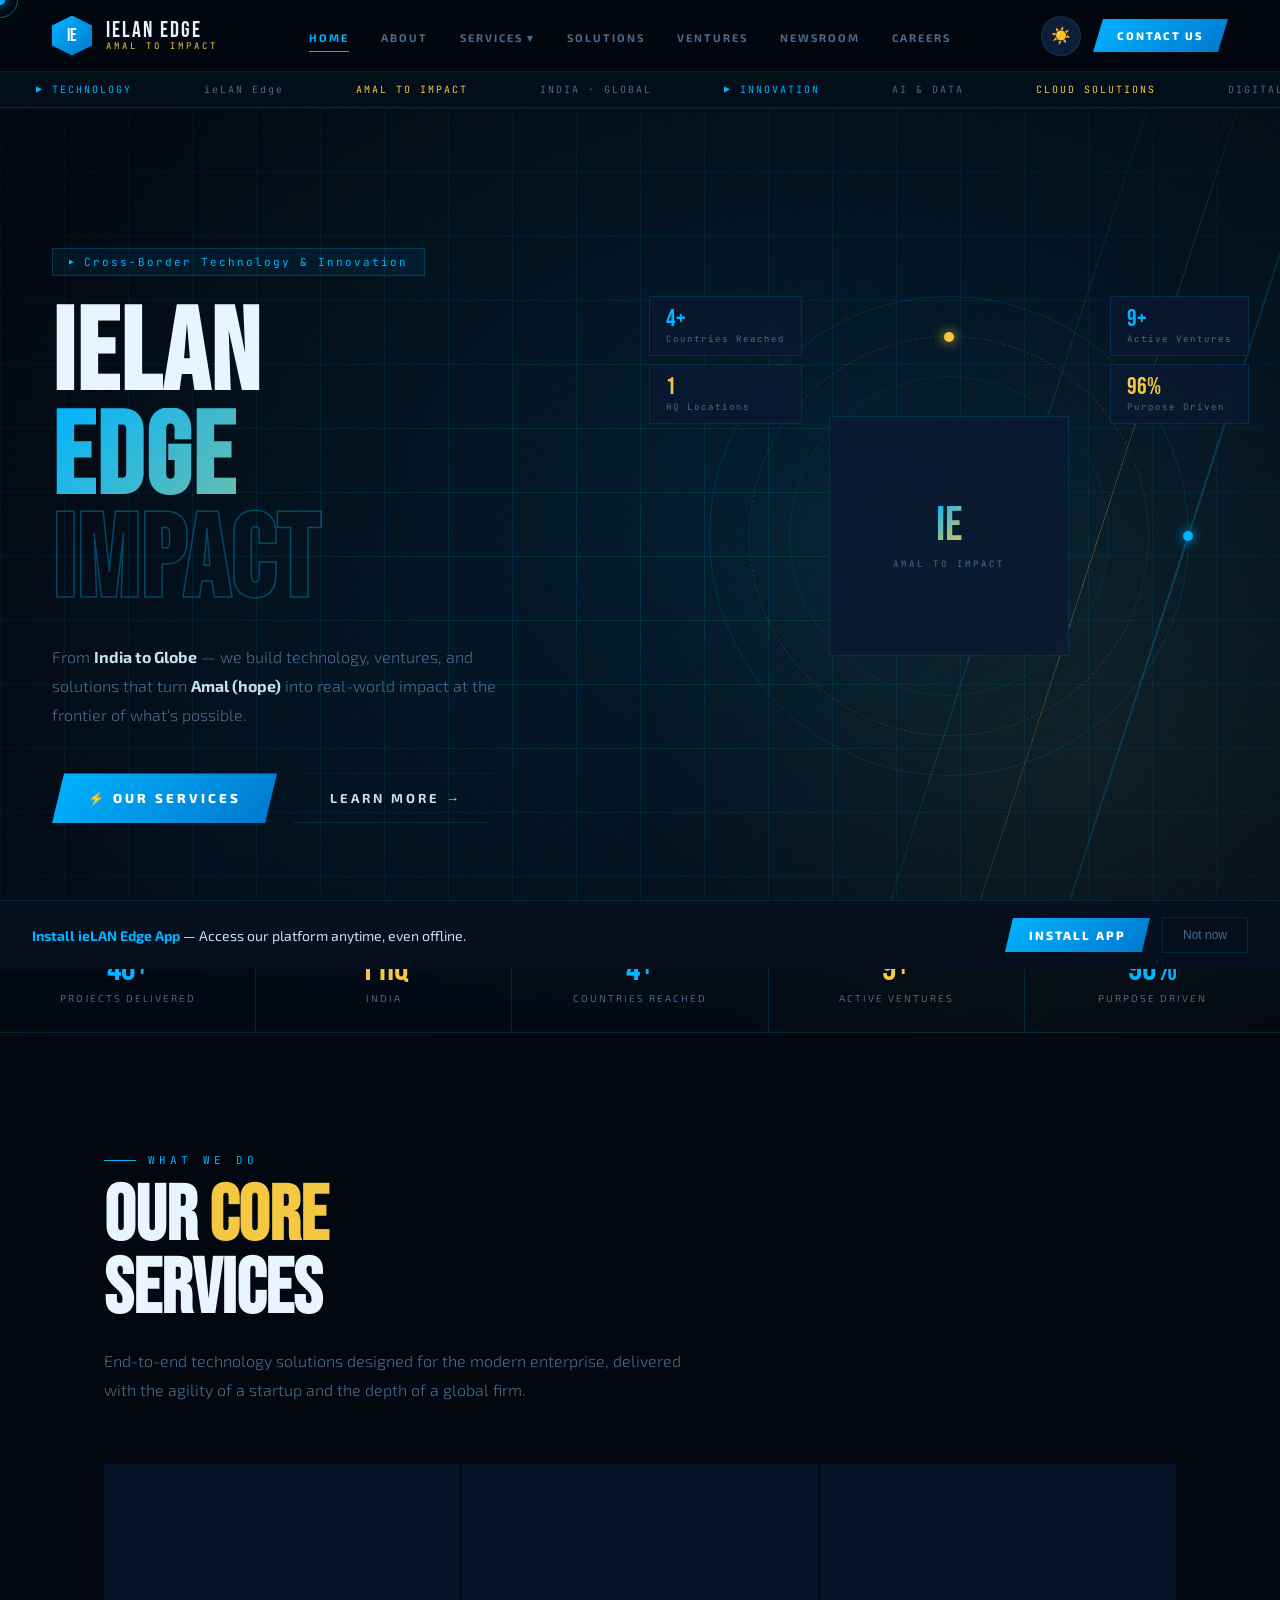
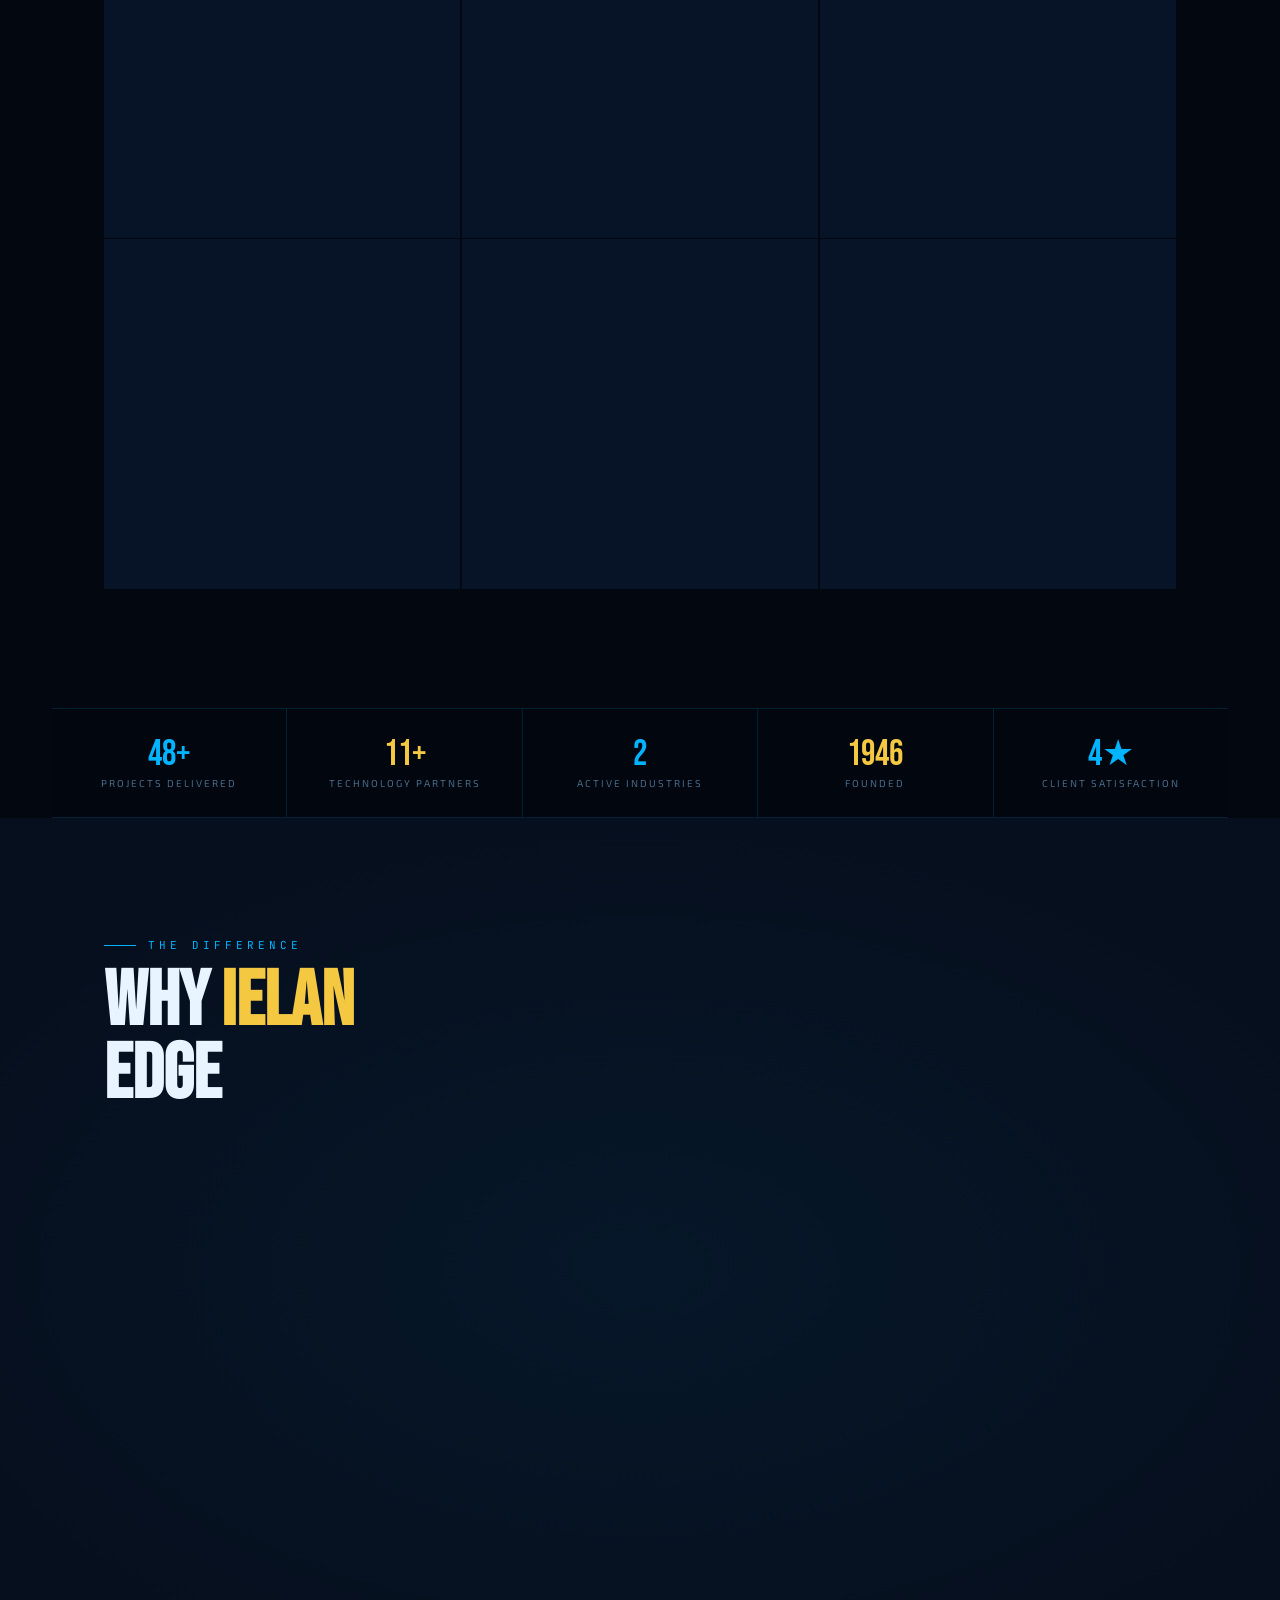
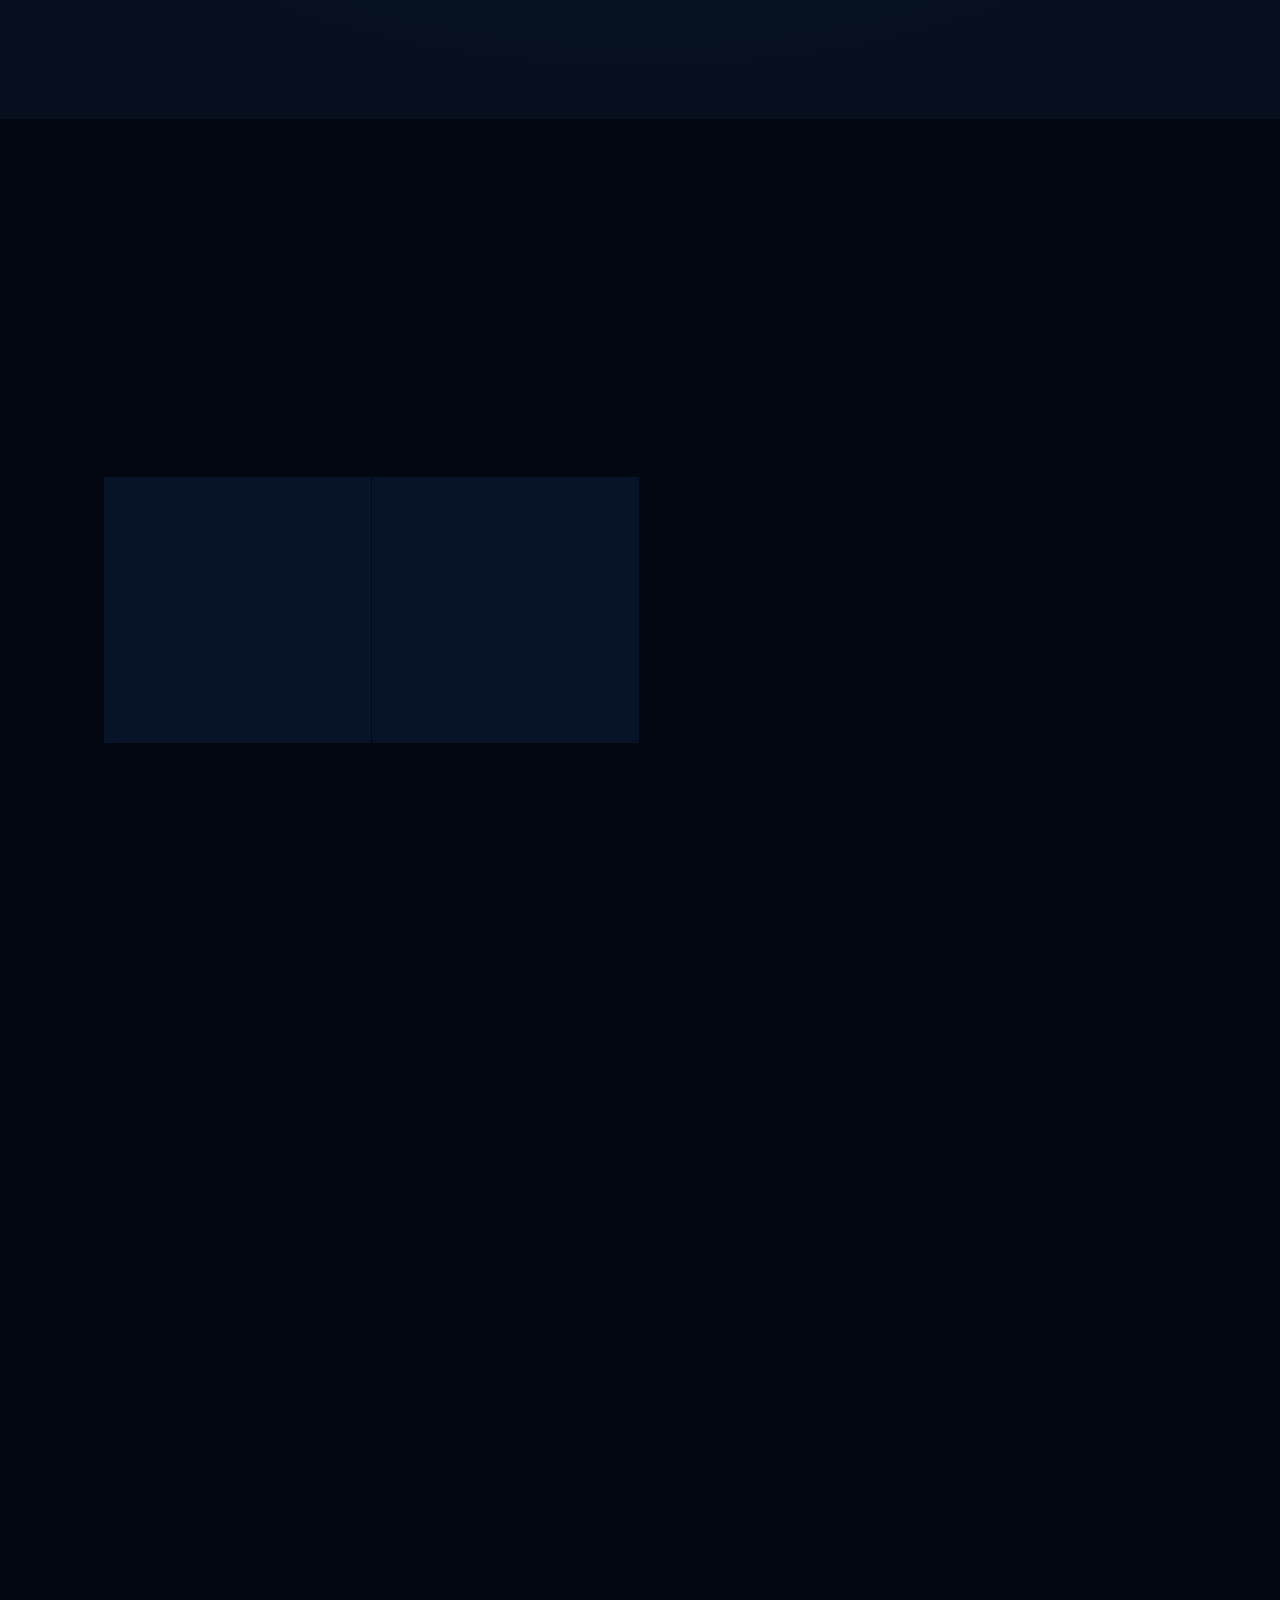
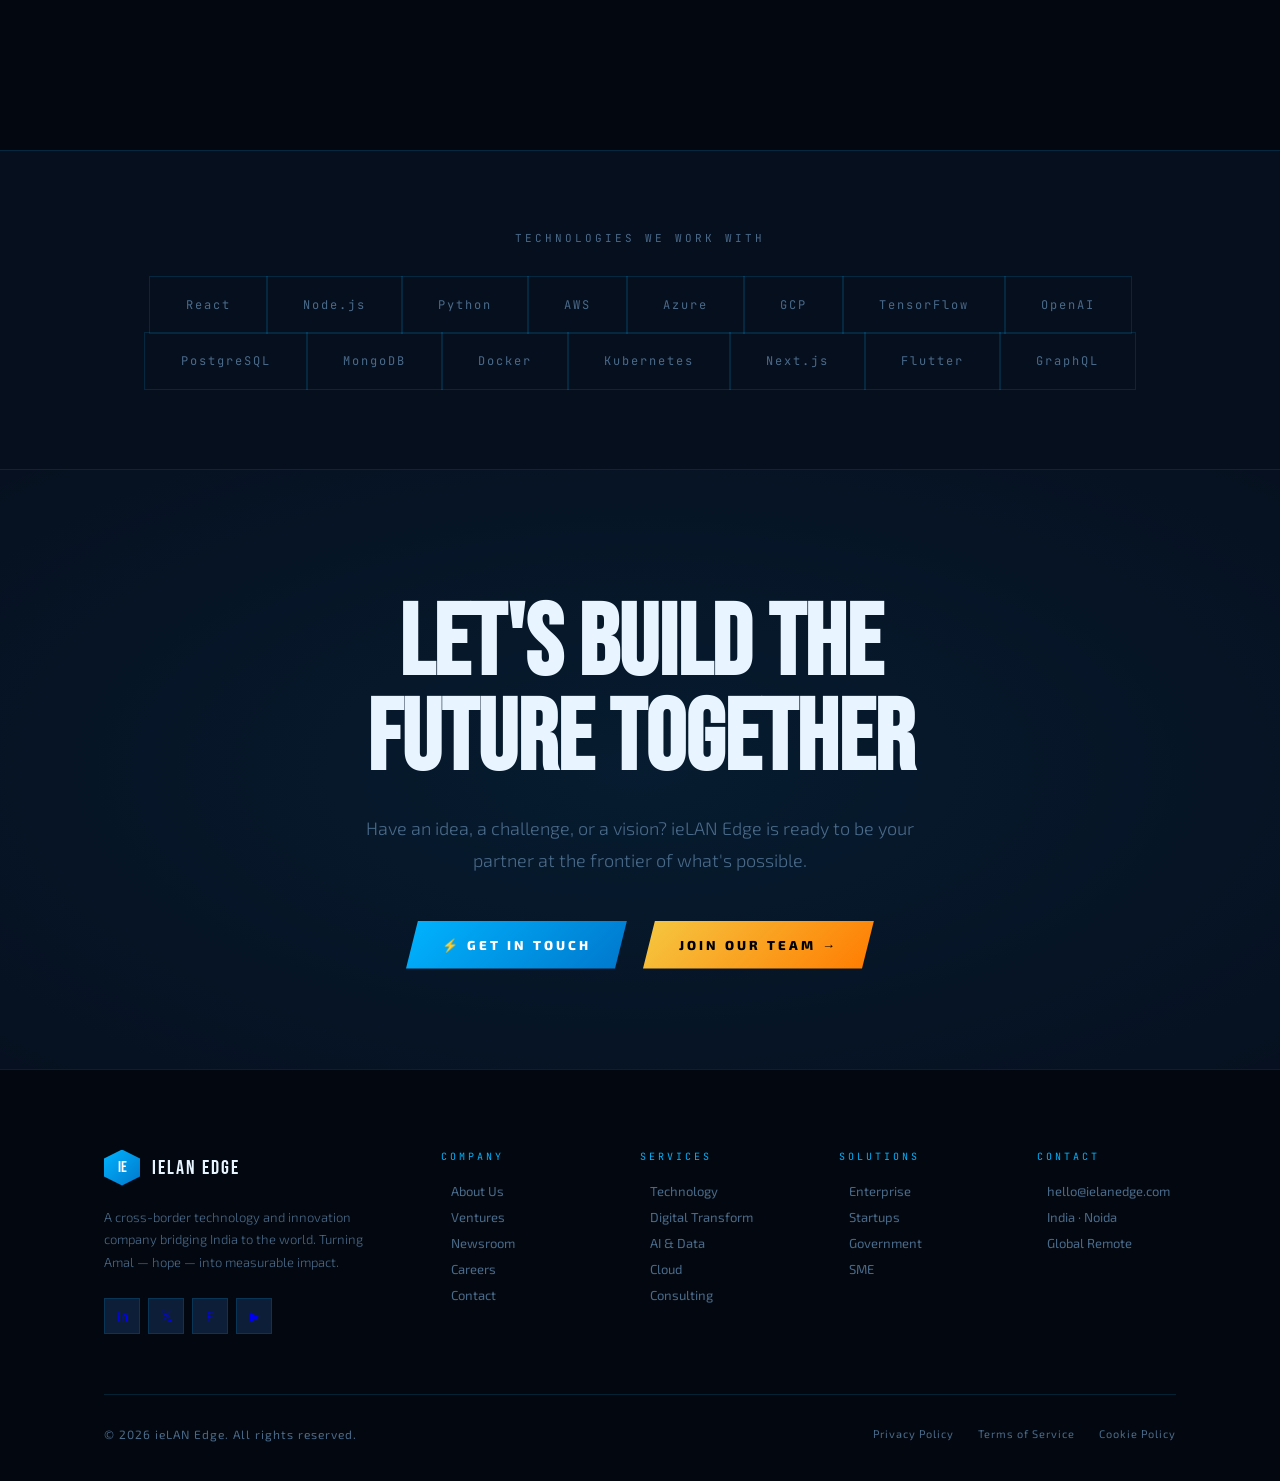
==== commit fbd66f63: "Company Website" ====
--- a/index.html
+++ b/index.html
@@ -3,14 +3,85 @@
 <head>
 <meta charset="UTF-8">
 <meta name="viewport" content="width=device-width, initial-scale=1.0">
-<title>ieLAN Edge — Amal to Impact | Technology & Innovation</title>
-<meta name="description" content="ieLAN Edge is a cross-border technology and innovation company bridging India to the world. From Amal to Impact.">
-<meta property="og:title" content="ieLAN Edge — Amal to Impact">
-<meta property="og:description" content="Technology, Innovation, and Purpose-Driven ventures from India and beyond.">
+<!-- ═══ PRIMARY SEO ═══ -->
+<title>ieLAN Edge — Amal to Impact | Cross-Border Technology & Innovation Company</title>
+<meta name="description" content="ieLAN Edge is a cross-border technology and innovation company bridging India to the world. We deliver custom software, AI, cloud, digital transformation, and venture building. From Amal to Impact.">
+<meta name="keywords" content="ieLAN Edge, ieLAN, ielan edge, cross-border technology company, India technology, technology solutions India, digital transformation India, AI company India, venture building India, ieLAN Edge technology, Amal to Impact, technology company Gurugram">
+<meta name="author" content="ieLAN Edge">
+<meta name="robots" content="index, follow, max-snippet:-1, max-image-preview:large, max-video-preview:-1">
+<link rel="canonical" href="https://ielanedge.github.io/">
+
+<!-- ═══ OPEN GRAPH ═══ -->
 <meta property="og:type" content="website">
-<meta name="theme-color" content="#00b4ff">
-<link rel="manifest" href="manifest.json">
-<link rel="apple-touch-icon" href="assets/icons/icon-192.png">
+<meta property="og:url" content="https://ielanedge.github.io/">
+<meta property="og:title" content="ieLAN Edge — Amal to Impact | Cross-Border Technology & Innovation Company">
+<meta property="og:description" content="ieLAN Edge is a cross-border technology and innovation company bridging India to the world. We deliver custom software, AI, cloud, digital transformation, and venture building. From Amal to Impact.">
+<meta property="og:image" content="https://ielanedge.github.io/assets/icons/icon-512.png">
+<meta property="og:image:width" content="512">
+<meta property="og:image:height" content="512">
+<meta property="og:site_name" content="ieLAN Edge">
+<meta property="og:locale" content="en_US">
+
+<!-- ═══ TWITTER CARD ═══ -->
+<meta name="twitter:card" content="summary_large_image">
+<meta name="twitter:url" content="https://ielanedge.github.io/">
+<meta name="twitter:title" content="ieLAN Edge — Amal to Impact | Cross-Border Technology & Innovation Company">
+<meta name="twitter:description" content="ieLAN Edge is a cross-border technology and innovation company bridging India to the world. We deliver custom software, AI, cloud, digital transformation, and venture building. From Amal to Impact.">
+<meta name="twitter:image" content="https://ielanedge.github.io/assets/icons/icon-512.png">
+<meta name="twitter:site" content="@ielanedge">
+
+<!-- ═══ GEO & BUSINESS ═══ -->
+<meta name="geo.region" content="IN-HR">
+<meta name="geo.placename" content="Gurugram, Haryana, India">
+<meta name="geo.position" content="28.4595;77.0266">
+<meta name="ICBM" content="28.4595, 77.0266">
+<meta name="language" content="English">
+<meta name="revisit-after" content="7 days">
+<meta name="rating" content="general">
+
+<!-- ═══ SCHEMA.ORG STRUCTURED DATA ═══ -->
+<script type="application/ld+json">
+{
+  "@context": "https://schema.org",
+  "@graph": [
+    {
+      "@type": "Organization",
+      "@id": "https://ielanedge.github.io/#organization",
+      "name": "ieLAN Edge",
+      "alternateName": ["ieLAN", "ielan edge", "ieLAN Edge Technology", "ielanedge"],
+      "url": "https://ielanedge.github.io/",
+      "logo": {"@type":"ImageObject","url":"https://ielanedge.github.io/assets/icons/icon-512.png"},
+      "description": "ieLAN Edge is a cross-border technology and innovation company bridging India to the world. We deliver technology solutions, digital transformation, AI, cloud, and business consulting.",
+      "foundingDate": "2025",
+      "founders": [{"@type":"Person","name":"Afaque Ahmed"}],
+      "address": [
+        {"@type":"PostalAddress","addressLocality":"Gurugram","addressRegion":"Haryana","addressCountry":"IN"},
+        {"@type":"PostalAddress","addressLocality":"Cairo","addressCountry":"EG"}
+      ],
+      "contactPoint": {"@type":"ContactPoint","email":"hello@ielanedge.com","contactType":"customer service"},
+      "sameAs": ["https://www.linkedin.com/company/ielanedge","https://ielanedge.github.io"],
+      "areaServed": ["India","MENA","Global"],
+      "slogan": "Amal to Impact"
+    },
+    {
+      "@type": "WebSite",
+      "@id": "https://ielanedge.github.io/#website",
+      "url": "https://ielanedge.github.io/",
+      "name": "ieLAN Edge",
+      "publisher": {"@id":"https://ielanedge.github.io/#organization"}
+    },
+    {
+      "@type": "WebPage",
+      "@id": "https://ielanedge.github.io/#webpage",
+      "url": "https://ielanedge.github.io/",
+      "name": "ieLAN Edge — Amal to Impact | Cross-Border Technology & Innovation",
+      "isPartOf": {"@id":"https://ielanedge.github.io/#website"},
+      "about": {"@id":"https://ielanedge.github.io/#organization"},
+      "description": "ieLAN Edge — cross-border technology company India. Custom software, AI, cloud, digital transformation, ventures."
+    }
+  ]
+}
+</script>
 <link href="https://fonts.googleapis.com/css2?family=Bebas+Neue&family=Exo+2:ital,wght@0,300;0,400;0,600;0,800;0,900&family=JetBrains+Mono:wght@400;700&display=swap" rel="stylesheet">
 <link rel="stylesheet" href="assets/css/global.css">
 <style>
@@ -174,7 +245,7 @@
           <div class="line2">EDGE</div>
           <div class="line3">IMPACT</div>
         </h1>
-        <p class="hero-sub">From <strong>India to World</strong> and beyond — we build technology, ventures, and solutions that turn <strong>Amal (hope)</strong> into real-world impact at the frontier of what's possible.</p>
+        <p class="hero-sub">From <strong>India to Globe</strong> — we build technology, ventures, and solutions that turn <strong>Amal (hope)</strong> into real-world impact at the frontier of what's possible.</p>
         <div class="hero-cta">
           <a href="pages/services.html" class="btn-primary">⚡ Our Services</a>
           <a href="pages/about.html" class="btn-secondary">Learn More →</a>
@@ -187,7 +258,7 @@
           <div class="hero-orbit-ring orbit-2"><div class="orbit-dot gold"></div></div>
           <div class="hero-orbit-ring orbit-3"></div>
           <div class="hero-center-box">
-            <div class="hero-center-logo">ie</div>
+            <div class="hero-center-logo">iE</div>
             <div class="hero-center-tag">AMAL TO IMPACT</div>
           </div>
           <div class="hero-metrics left">
@@ -218,7 +289,7 @@
   <!-- Stats bar -->
   <div class="stats-row">
     <div class="stat-block"><div class="stat-num" data-count="50" data-suffix="+">50+</div><div class="stat-label">Projects Delivered</div></div>
-    <div class="stat-block"><div class="stat-num gold" data-count="1" data-suffix=" HQ">1 HQ</div><div class="stat-label">India</div></div>
+    <div class="stat-block"><div class="stat-num gold" data-count="2" data-suffix=" HQ">2 HQ</div><div class="stat-label">India </div></div>
     <div class="stat-block"><div class="stat-num" data-count="5" data-suffix="+">5+</div><div class="stat-label">Countries Reached</div></div>
     <div class="stat-block"><div class="stat-num gold" data-count="10" data-suffix="+">10+</div><div class="stat-label">Active Ventures</div></div>
     <div class="stat-block"><div class="stat-num" data-count="100" data-suffix="%">100%</div><div class="stat-label">Purpose Driven</div></div>
@@ -284,7 +355,7 @@
     <div class="stat-block reveal"><div class="stat-num" data-count="50" data-suffix="+">50+</div><div class="stat-label">Projects Delivered</div></div>
     <div class="stat-block reveal reveal-delay-1"><div class="stat-num gold" data-count="12" data-suffix="+">12+</div><div class="stat-label">Technology Partners</div></div>
     <div class="stat-block reveal reveal-delay-2"><div class="stat-num" data-count="3">3</div><div class="stat-label">Active Industries</div></div>
-    <div class="stat-block reveal reveal-delay-3"><div class="stat-num gold" data-count="2021">2021</div><div class="stat-label">Founded</div></div>
+    <div class="stat-block reveal reveal-delay-3"><div class="stat-num gold" data-count="2025">2025</div><div class="stat-label">Founded</div></div>
     <div class="stat-block reveal reveal-delay-4"><div class="stat-num" data-count="5" data-suffix="★">5★</div><div class="stat-label">Client Satisfaction</div></div>
   </div>
 </section>
@@ -301,7 +372,7 @@
         <div class="why-card reveal">
           <div class="why-num">01</div>
           <div class="why-title">Cross-Border DNA</div>
-          <p class="why-desc">Built from the intersection of Boarders— we bring a truly global perspective rooted in two of the world's fastest-growing economies.</p>
+          <p class="why-desc">Built from the intersection of India — we bring a truly global perspective rooted in two of the world's fastest-growing economies.</p>
         </div>
         <div class="why-card reveal reveal-delay-1">
           <div class="why-num">02</div>
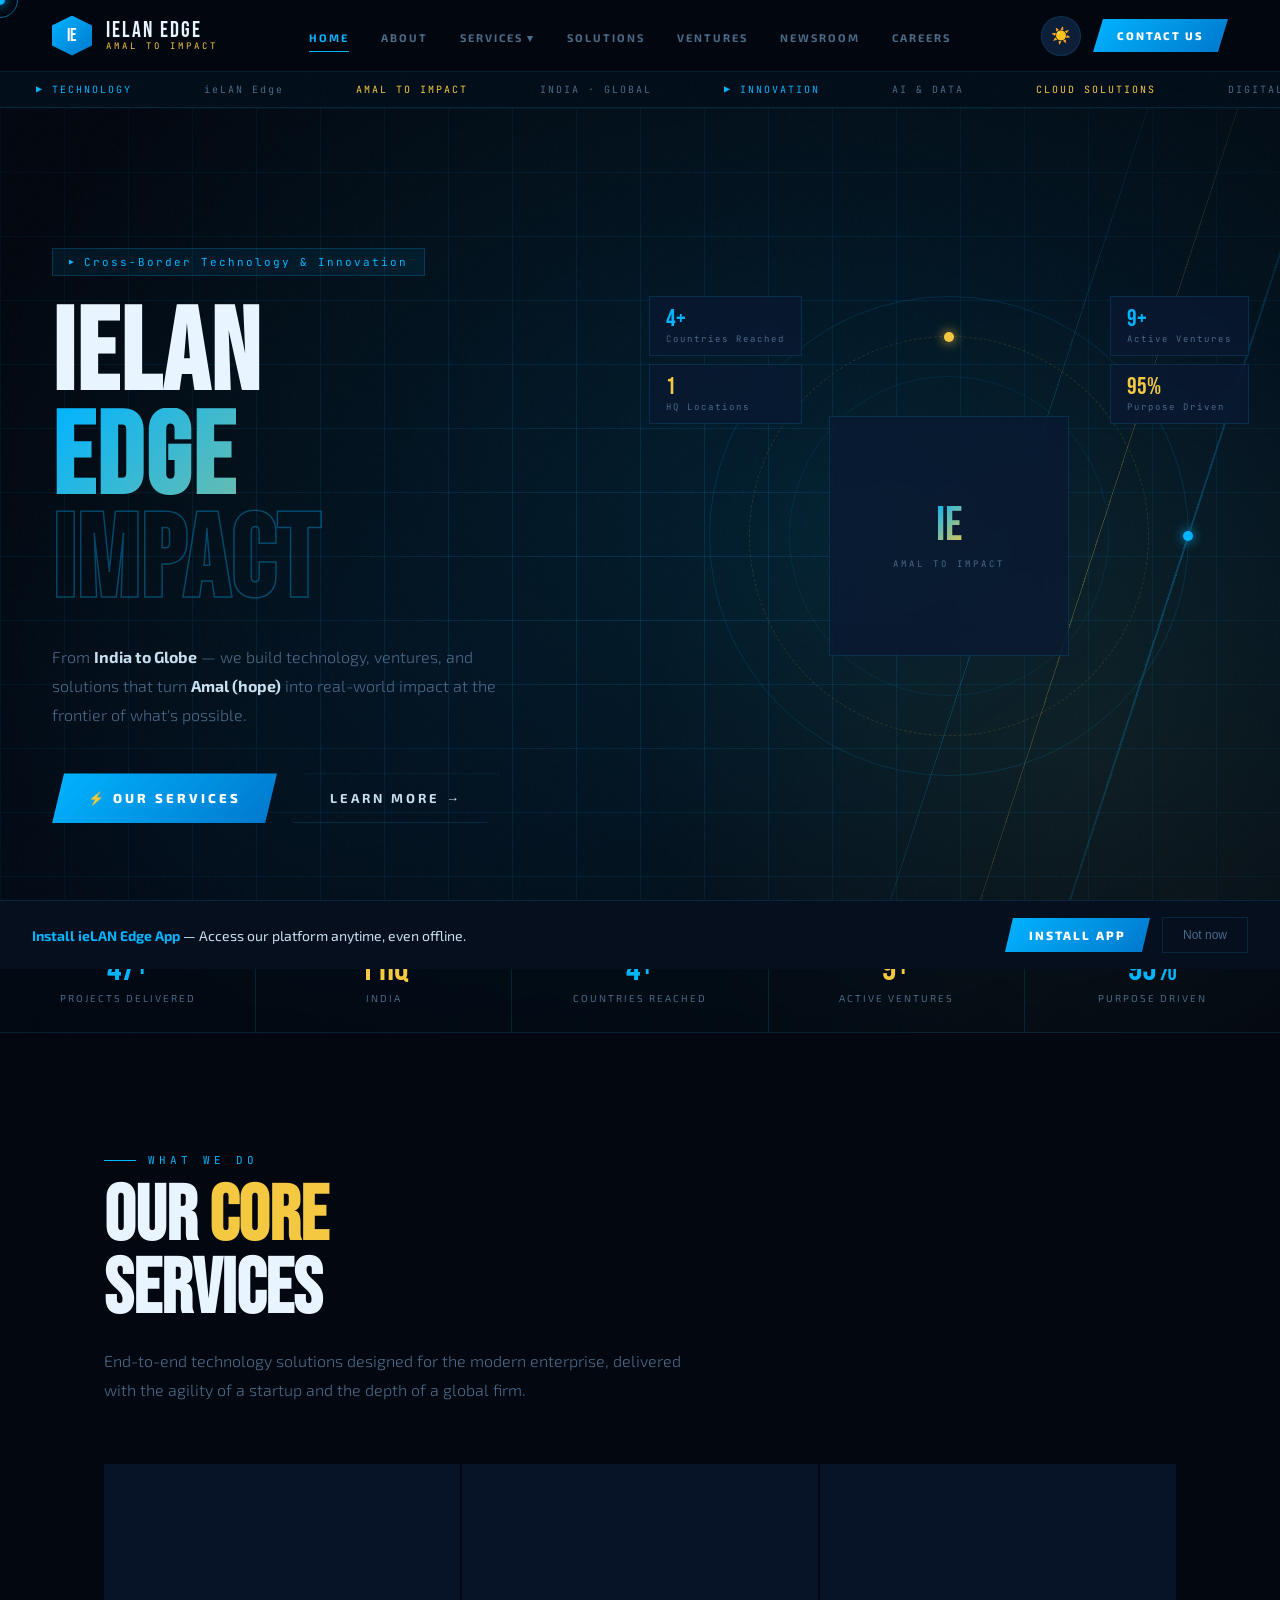
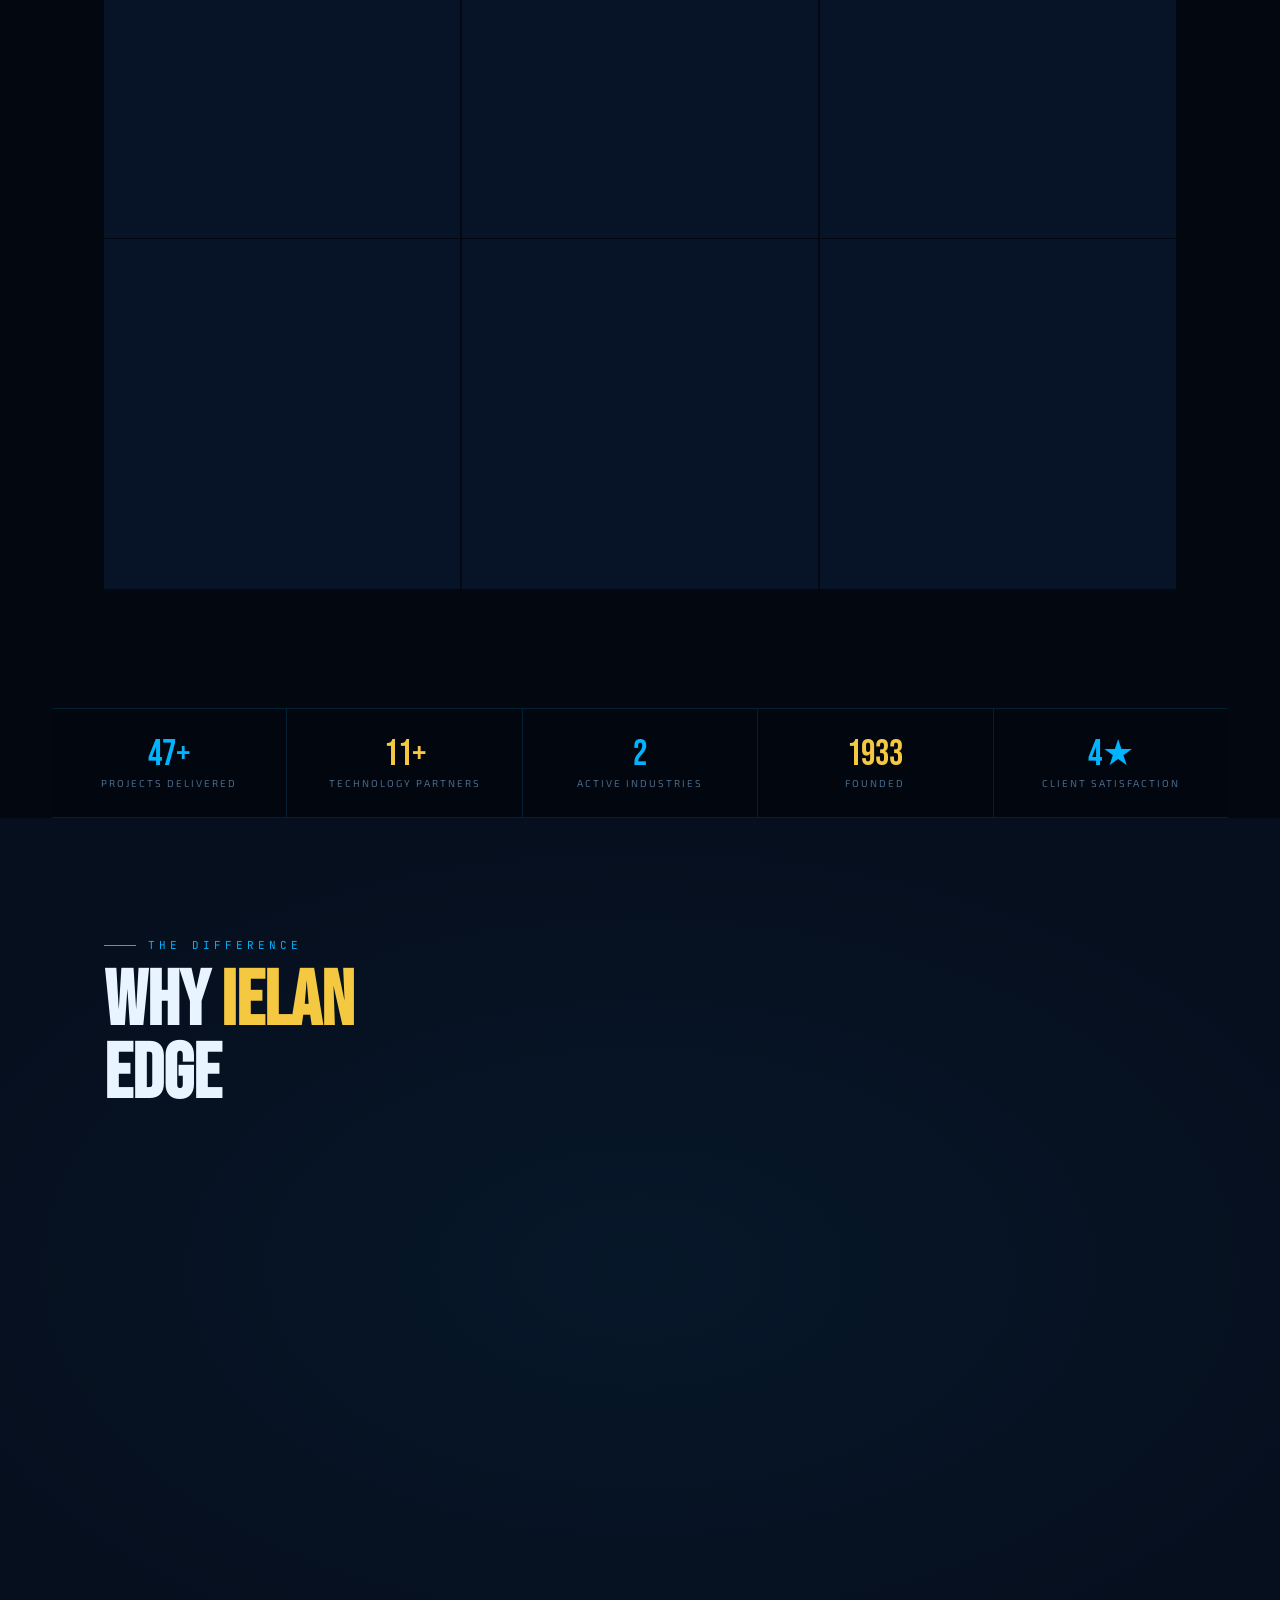
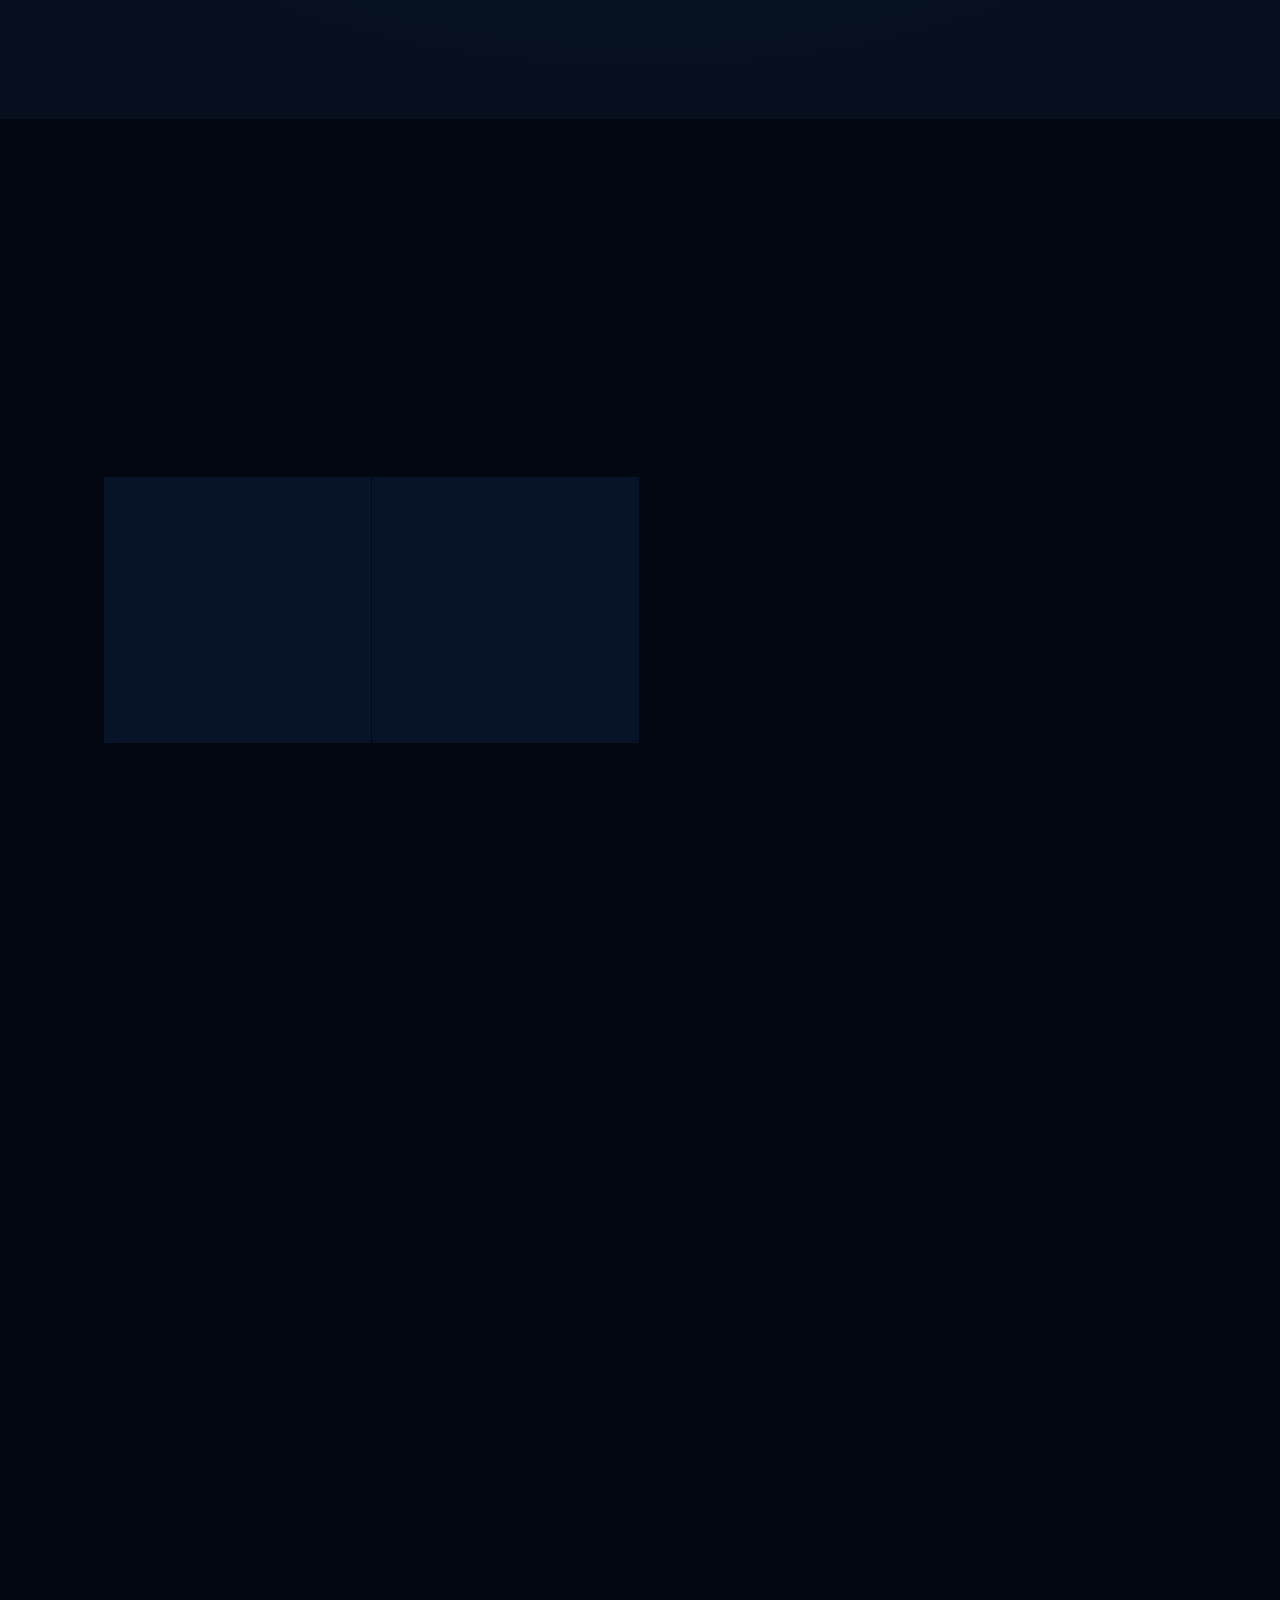
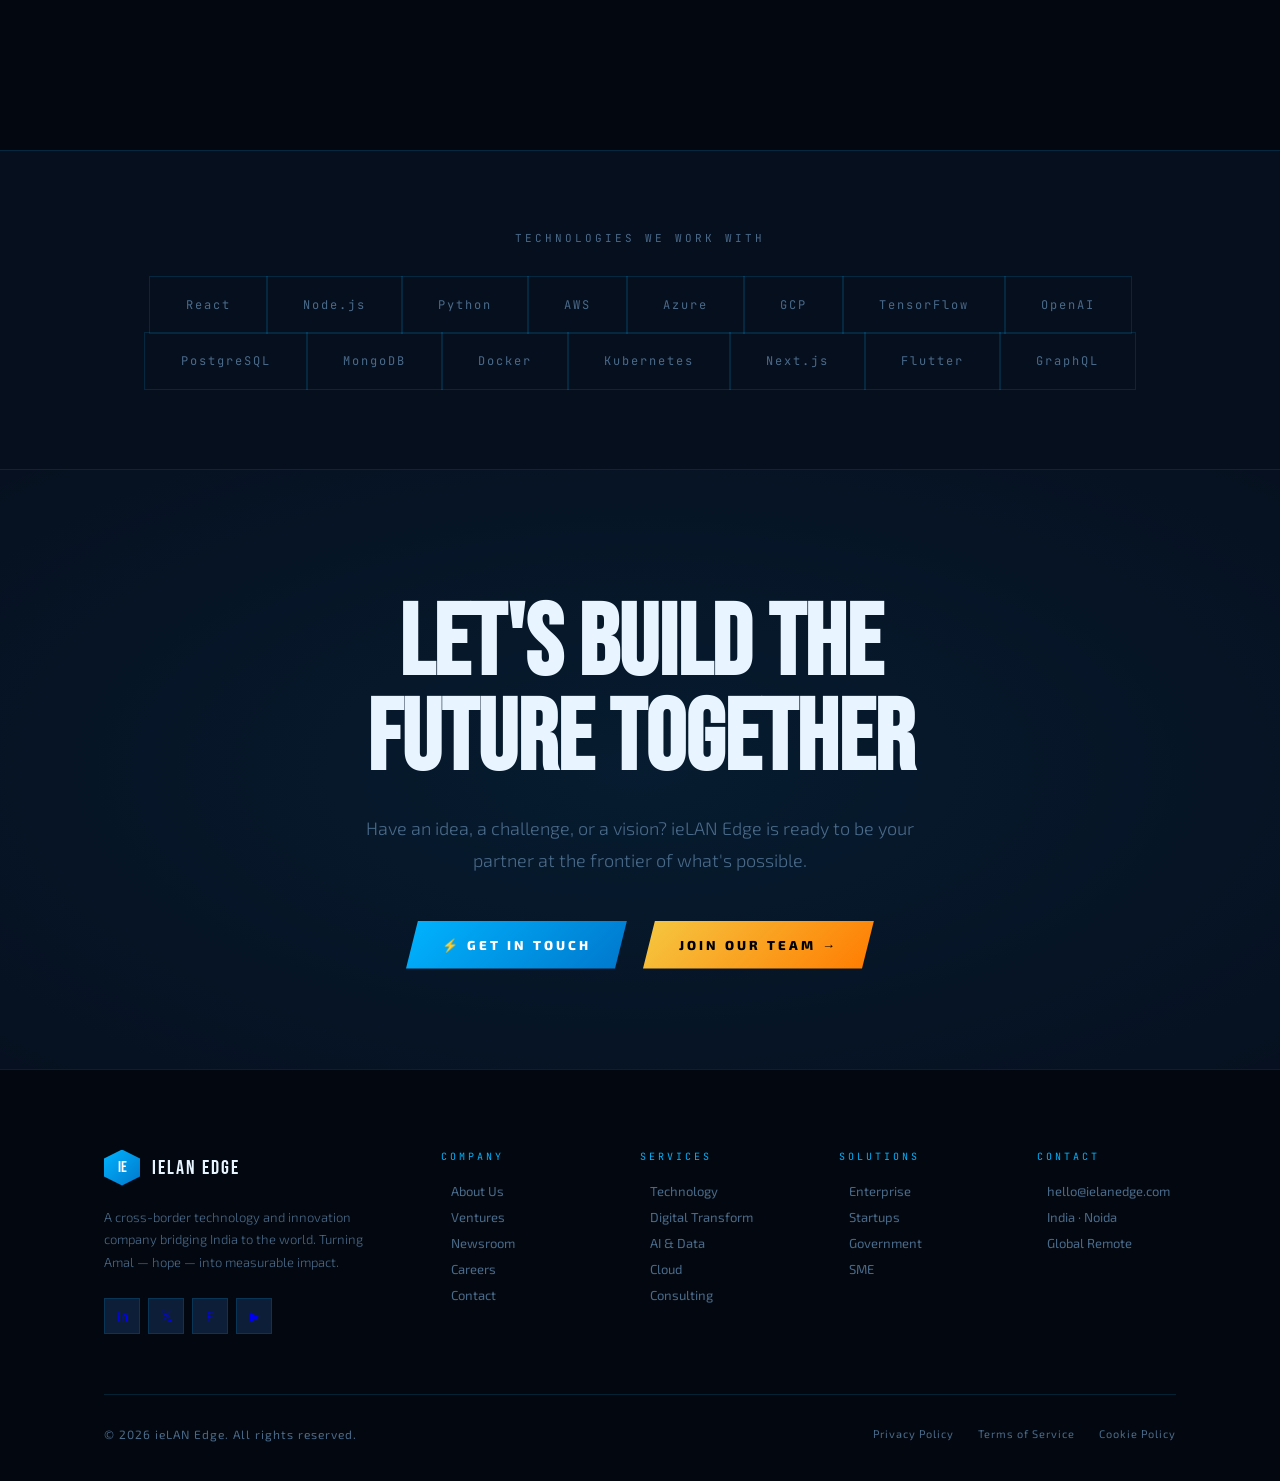
==== commit 317782dd: "Company Website" ====
--- a/index.html
+++ b/index.html
@@ -9,6 +9,7 @@
 <meta name="keywords" content="ieLAN Edge, ieLAN, ielan edge, cross-border technology company, India technology, technology solutions India, digital transformation India, AI company India, venture building India, ieLAN Edge technology, Amal to Impact, technology company Gurugram">
 <meta name="author" content="ieLAN Edge">
 <meta name="robots" content="index, follow, max-snippet:-1, max-image-preview:large, max-video-preview:-1">
+<meta name="google-site-verification" content="google13c870155a10803d.html">
 <link rel="canonical" href="https://ielanedge.github.io/">
 
 <!-- ═══ OPEN GRAPH ═══ -->
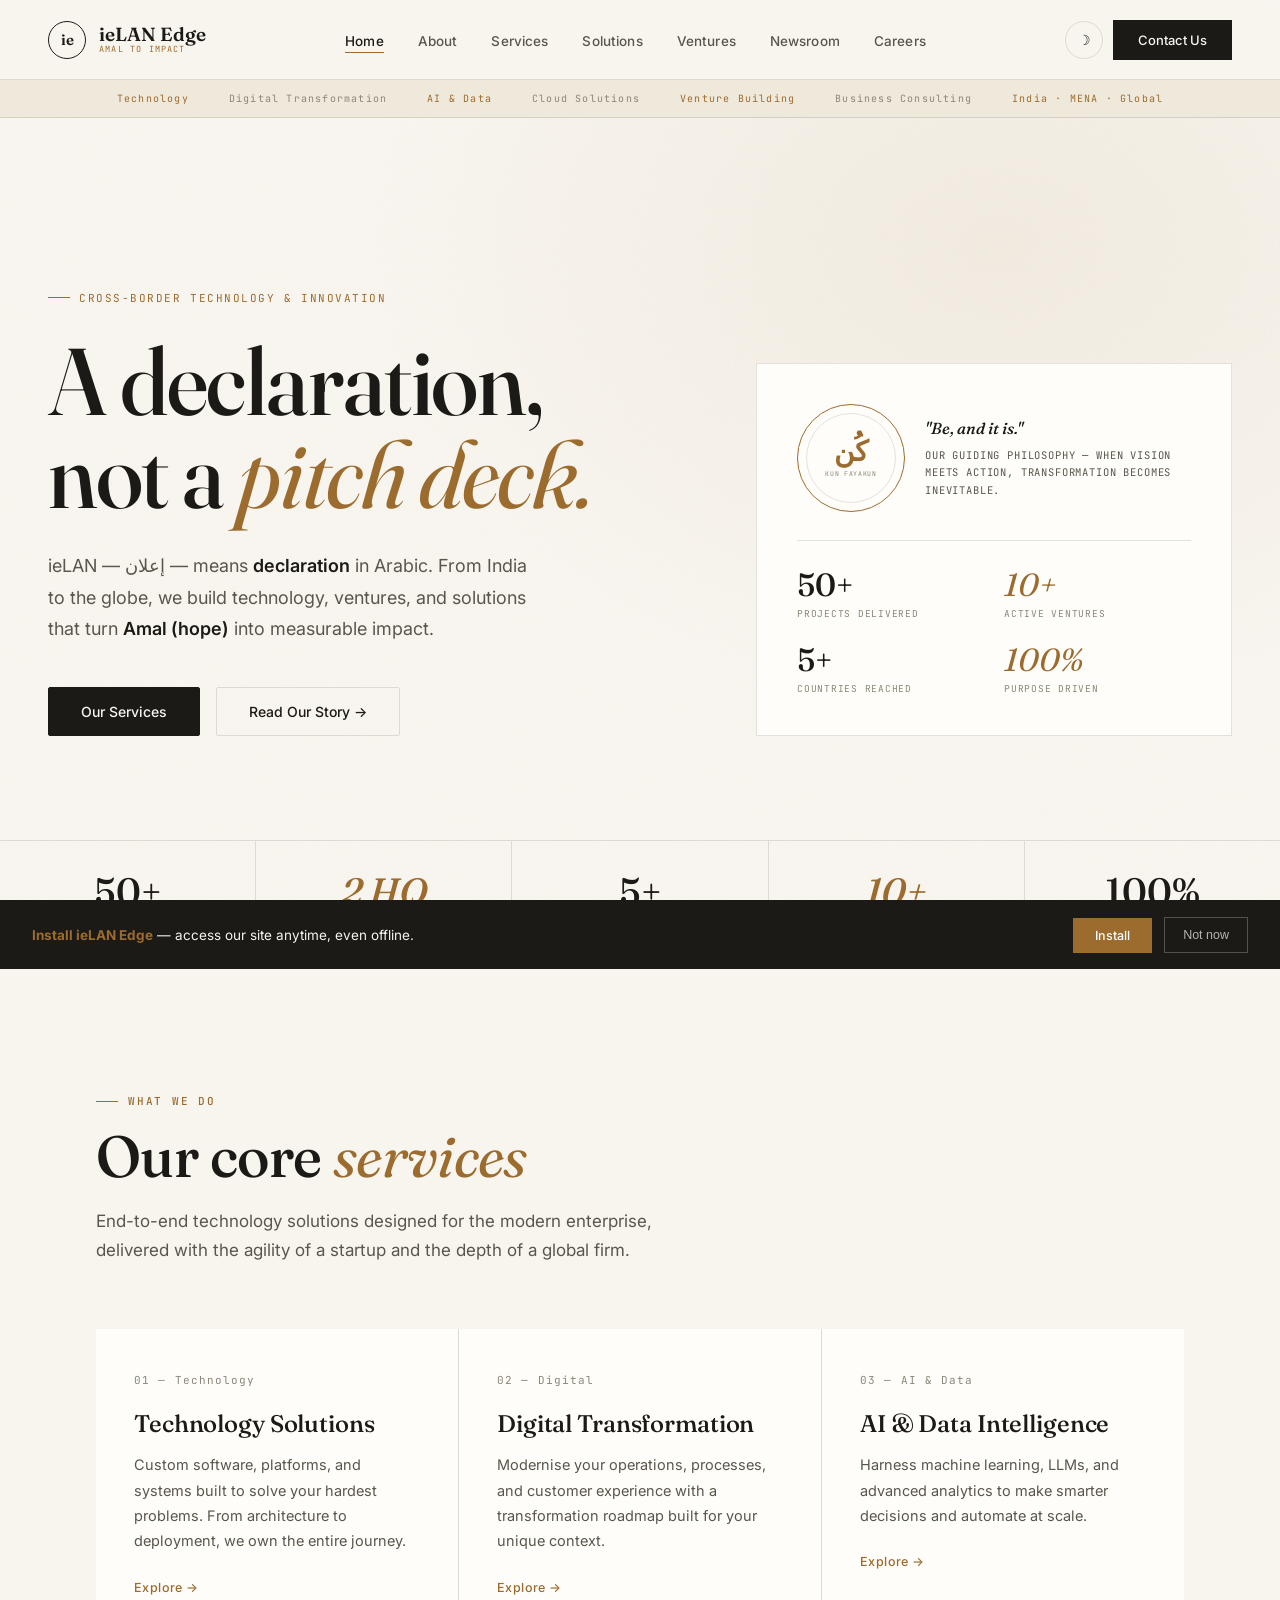
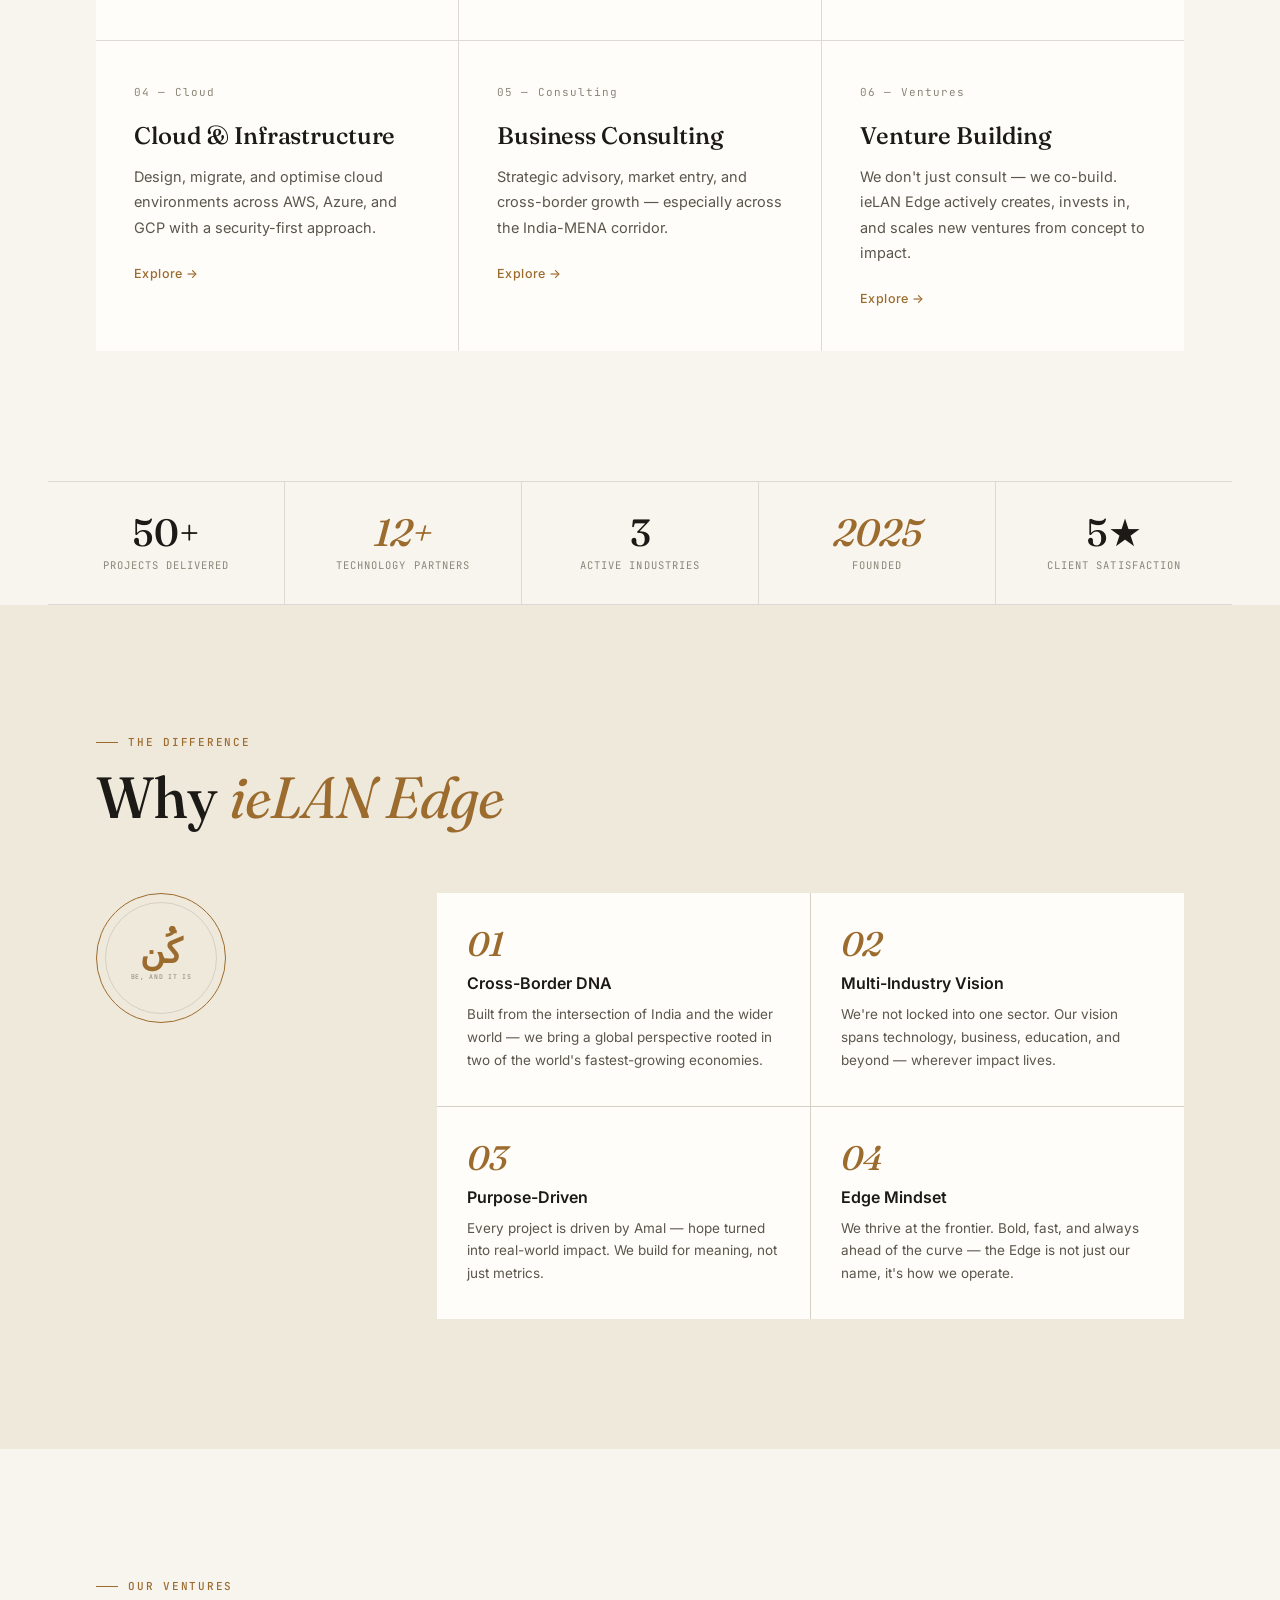
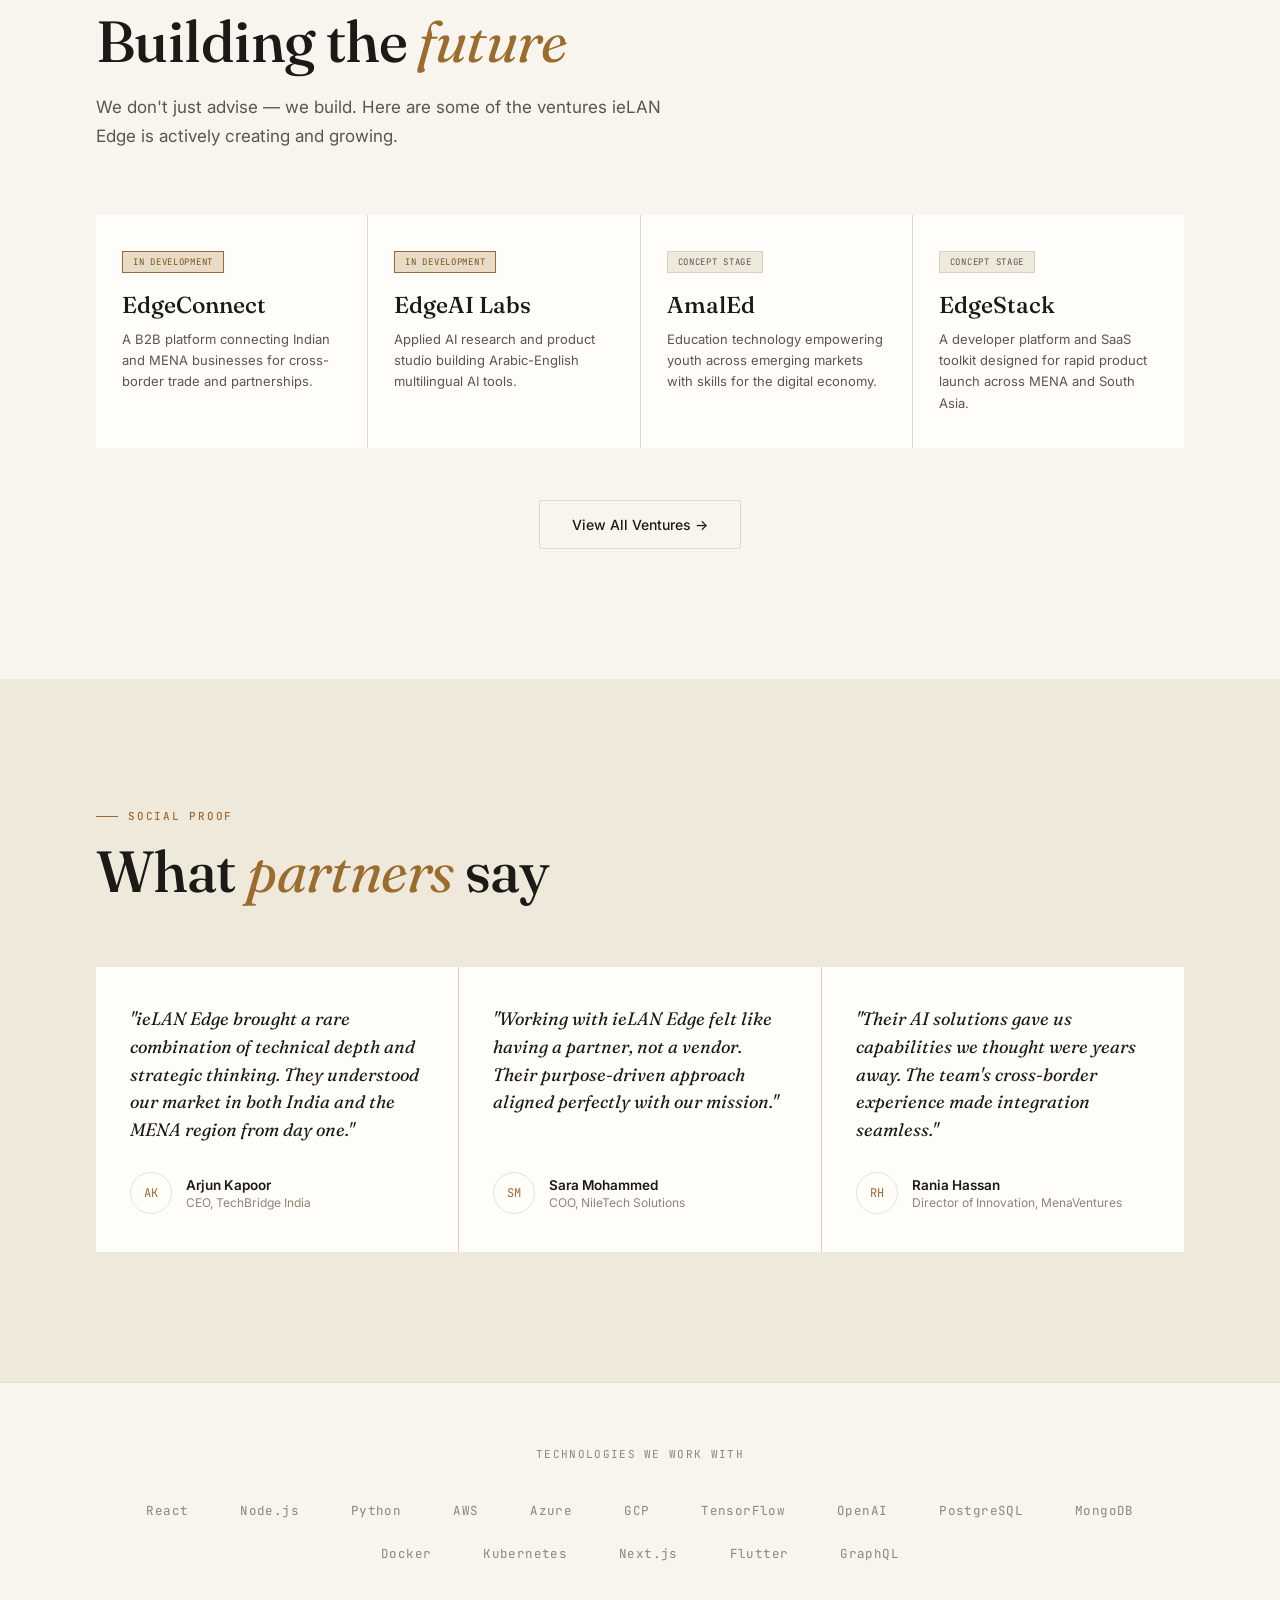
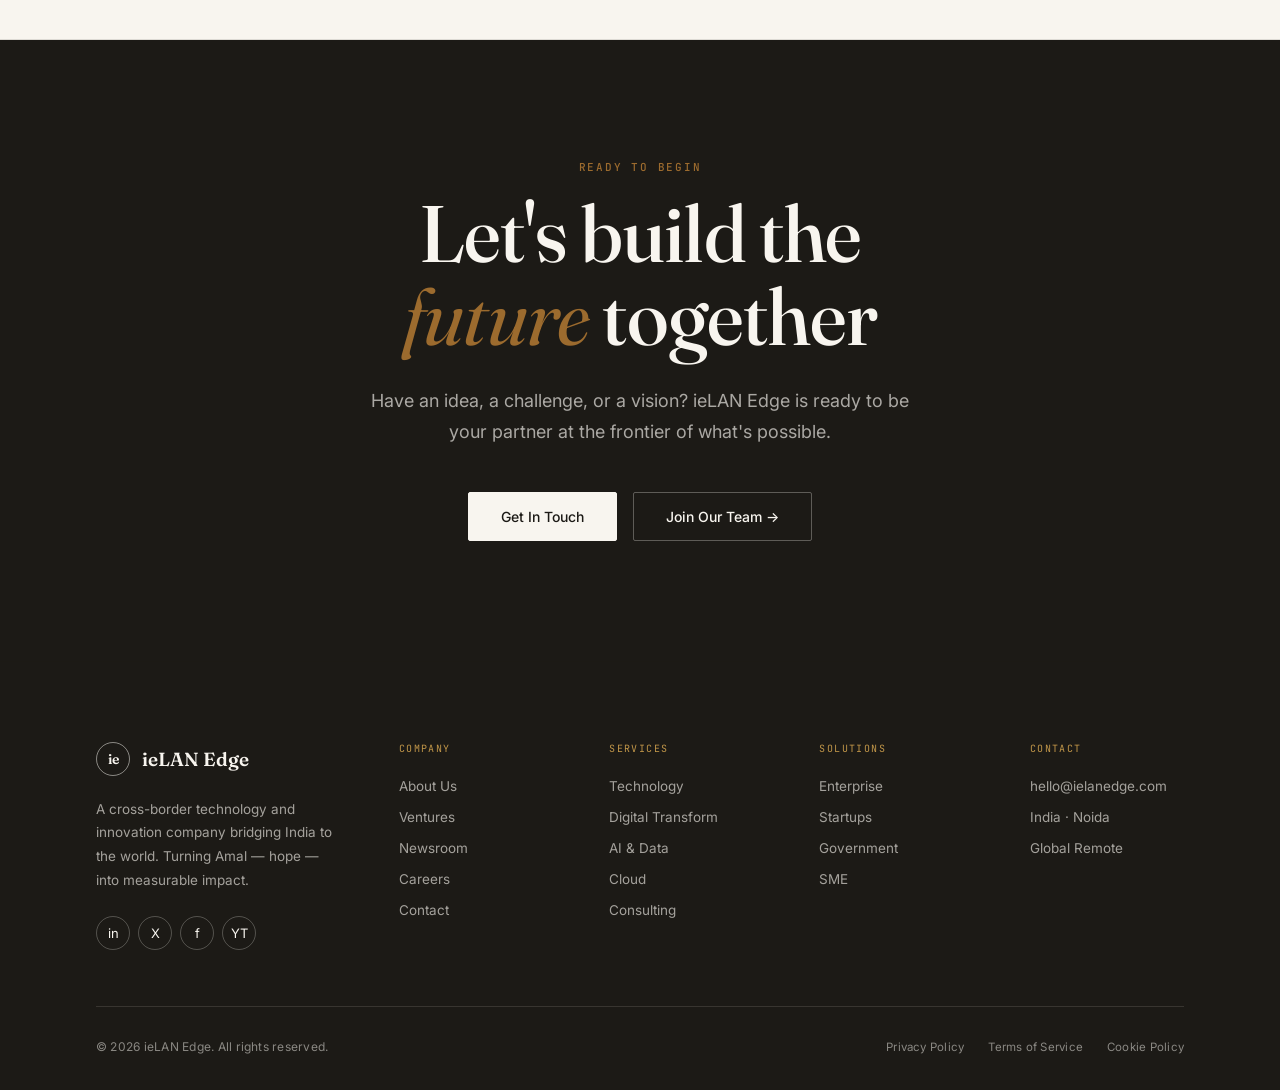
==== commit febfd7bc: "New Website" ====
--- a/index.html
+++ b/index.html
@@ -1,5 +1,5 @@
 <!DOCTYPE html>
-<html lang="en" data-theme="dark">
+<html lang="en" data-theme="light">
 <head>
 <meta charset="UTF-8">
 <meta name="viewport" content="width=device-width, initial-scale=1.0">
@@ -83,136 +83,123 @@
   ]
 }
 </script>
-<link href="https://fonts.googleapis.com/css2?family=Bebas+Neue&family=Exo+2:ital,wght@0,300;0,400;0,600;0,800;0,900&family=JetBrains+Mono:wght@400;700&display=swap" rel="stylesheet">
+<link rel="preconnect" href="https://fonts.googleapis.com">
 <link rel="stylesheet" href="assets/css/global.css">
 <style>
 /* === INDEX-SPECIFIC === */
-#hero { min-height:100vh; display:flex; flex-direction:column; position:relative; overflow:hidden; }
-.hero-bg { position:absolute; inset:0; background:radial-gradient(ellipse 70% 70% at 65% 45%,var(--hero-glow),transparent),radial-gradient(ellipse 35% 50% at 85% 70%,rgba(245,200,66,0.05),transparent),radial-gradient(ellipse 40% 40% at 15% 80%,rgba(0,100,200,0.05),transparent); }
-.hero-grid { position:absolute; inset:0; background-image:linear-gradient(var(--border) 1px,transparent 1px),linear-gradient(90deg,var(--border) 1px,transparent 1px); background-size:64px 64px; mask-image:radial-gradient(ellipse 90% 90% at 50% 50%,black,transparent); }
-.slash { position:absolute; width:2px; background:linear-gradient(to bottom,transparent,var(--blue),transparent); transform:rotate(18deg); opacity:0; animation:slashFade 1.2s ease forwards; }
-.slash1 { top:-20%; right:8%; height:140%; animation-delay:0.5s; }
-.slash2 { top:-20%; right:15%; height:140%; width:1px; background:linear-gradient(to bottom,transparent,var(--gold),transparent); animation-delay:0.7s; }
-.slash3 { top:-20%; right:22%; height:140%; width:1px; animation-delay:0.9s; }
-@keyframes slashFade { to { opacity:0.25; } }
-
-.hero-main { flex:1; display:flex; align-items:center; padding:140px 52px 100px; position:relative; z-index:2; }
-.hero-layout { display:grid; grid-template-columns:1fr 1fr; gap:60px; align-items:center; width:100%; }
-.hero-tag { display:inline-flex; align-items:center; gap:8px; background:rgba(0,180,255,0.08); border:1px solid rgba(0,180,255,0.2); padding:6px 16px; font-family:'JetBrains Mono',monospace; font-size:11px; color:var(--blue); letter-spacing:2px; margin-bottom:28px; animation:fadeUp 0.8s ease both; }
-.hero-tag::before { content:'▶'; font-size:8px; }
-.hero-title { font-family:'Bebas Neue',sans-serif; font-size:clamp(60px,9vw,118px); line-height:0.9; letter-spacing:2px; color:var(--white); animation:fadeUp 0.8s 0.1s ease both; }
-.hero-title .line2 { background:linear-gradient(135deg,var(--blue) 0%,var(--gold) 100%); -webkit-background-clip:text; -webkit-text-fill-color:transparent; background-clip:text; }
-.hero-title .line3 { -webkit-text-stroke:1.5px var(--blue); -webkit-text-fill-color:transparent; opacity:0.35; }
-.hero-sub { font-size:16px; font-weight:300; color:var(--muted); line-height:1.8; margin-top:28px; max-width:480px; animation:fadeUp 0.8s 0.2s ease both; }
-.hero-sub strong { color:var(--text); font-weight:700; }
-.hero-cta { display:flex; gap:16px; margin-top:44px; flex-wrap:wrap; animation:fadeUp 0.8s 0.3s ease both; }
-.hero-right { position:relative; display:flex; align-items:center; justify-content:center; animation:fadeUp 0.8s 0.2s ease both; }
-.hero-orbit { width:480px; height:480px; position:relative; }
-.hero-orbit-ring { position:absolute; border-radius:50%; border:1px solid var(--border); }
-.orbit-1 { inset:0; animation:orbitSpin 20s linear infinite; }
-.orbit-2 { inset:40px; animation:orbitSpin 30s linear infinite reverse; border-style:dashed; border-color:rgba(245,200,66,0.15); }
-.orbit-3 { inset:80px; animation:orbitSpin 15s linear infinite; border-color:rgba(0,180,255,0.1); }
-@keyframes orbitSpin { from{transform:rotate(0deg)} to{transform:rotate(360deg)} }
-.orbit-dot { position:absolute; width:10px; height:10px; background:var(--blue); border-radius:50%; box-shadow:0 0 12px var(--blue); top:50%; left:100%; transform:translate(-50%,-50%); }
-.orbit-dot.gold { background:var(--gold); box-shadow:0 0 12px var(--gold); top:0; left:50%; }
-.hero-center-box { position:absolute; inset:120px; background:var(--card-bg); border:1px solid var(--border); backdrop-filter:blur(20px); display:flex; flex-direction:column; align-items:center; justify-content:center; gap:8px; }
-.hero-center-logo { font-family:'Bebas Neue',sans-serif; font-size:48px; background:linear-gradient(135deg,var(--blue),var(--gold)); -webkit-background-clip:text; -webkit-text-fill-color:transparent; background-clip:text; line-height:1; }
-.hero-center-tag { font-family:'JetBrains Mono',monospace; font-size:9px; color:var(--muted); letter-spacing:3px; }
-.hero-metrics { position:absolute; display:flex; flex-direction:column; gap:8px; }
-.hero-metrics.left { left:-60px; }
-.hero-metrics.right { right:-60px; }
-.metric-chip { background:var(--card-bg); border:1px solid var(--border); backdrop-filter:blur(10px); padding:10px 16px; display:flex; flex-direction:column; gap:2px; min-width:130px; }
-.metric-chip .val { font-family:'Bebas Neue',sans-serif; font-size:24px; color:var(--blue); line-height:1; }
-.metric-chip .val.gold { color:var(--gold); }
-.metric-chip .lbl { font-family:'JetBrains Mono',monospace; font-size:9px; color:var(--muted); letter-spacing:2px; }
-
-@keyframes fadeUp { from{opacity:0;transform:translateY(24px)} to{opacity:1;transform:translateY(0)} }
-@keyframes glowPulse { 0%,100%{opacity:0.6;transform:scale(1)} 50%{opacity:1;transform:scale(1.04)} }
+#hero { min-height:94vh; display:flex; flex-direction:column; position:relative; overflow:hidden; }
+.hero-bg { position:absolute; inset:0; background:radial-gradient(ellipse 50% 55% at 78% 15%,var(--hero-glow),transparent); }
+.hero-main { flex:1; display:flex; align-items:center; padding:148px 48px 88px; position:relative; z-index:2; }
+.hero-layout { display:grid; grid-template-columns:1.15fr 0.85fr; gap:64px; align-items:end; width:100%; }
+
+.hero-tag { display:inline-flex; align-items:center; gap:9px; color:var(--brass); font-family:'JetBrains Mono',monospace; font-size:11px; letter-spacing:0.14em; text-transform:uppercase; margin-bottom:30px; animation:fadeUp 0.7s ease both; }
+.hero-tag::before { content:''; width:22px; height:1px; background:var(--brass); }
+.hero-title { font-family:'Fraunces',serif; font-weight:500; font-size:clamp(52px,7.4vw,98px); line-height:0.98; letter-spacing:-0.015em; color:var(--ink); animation:fadeUp 0.7s 0.06s ease both; }
+.hero-title .arabic { font-weight:400; font-style:italic; color:var(--brass); }
+.hero-sub { font-size:18px; font-weight:400; color:var(--ink-soft); line-height:1.75; margin-top:30px; max-width:480px; animation:fadeUp 0.7s 0.12s ease both; }
+.hero-sub strong { color:var(--ink); font-weight:600; }
+.hero-cta { display:flex; gap:16px; margin-top:42px; flex-wrap:wrap; animation:fadeUp 0.7s 0.18s ease both; }
+
+.hero-right { position:relative; animation:fadeUp 0.7s 0.12s ease both; }
+.hero-card { background:var(--paper-card); border:1px solid var(--rule); padding:40px; }
+.hero-card-seal { display:flex; align-items:center; gap:20px; padding-bottom:28px; border-bottom:1px solid var(--rule); margin-bottom:28px; }
+.hero-card-seal-text { font-family:'JetBrains Mono',monospace; font-size:10.5px; color:var(--ink-soft); letter-spacing:0.08em; line-height:1.7; text-transform:uppercase; }
+.hero-card-seal-text strong { display:block; color:var(--ink); font-family:'Fraunces',serif; font-size:16px; font-style:italic; font-weight:500; letter-spacing:0; text-transform:none; margin-bottom:4px; }
+.hero-metrics-grid { display:grid; grid-template-columns:1fr 1fr; gap:24px 20px; }
+.hero-metric .val { font-family:'Fraunces',serif; font-weight:500; font-size:32px; color:var(--ink); line-height:1; }
+.hero-metric .val.gold { font-style:italic; font-weight:400; color:var(--brass); }
+.hero-metric .lbl { font-family:'JetBrains Mono',monospace; font-size:9.5px; color:var(--ink-faint); letter-spacing:0.08em; text-transform:uppercase; margin-top:6px; }
+
+@keyframes fadeUp { from{opacity:0;transform:translateY(20px)} to{opacity:1;transform:translateY(0)} }
 
 /* === SERVICES SECTION === */
-#services-home { padding:120px 52px; background:var(--bg); }
-.services-grid { display:grid; grid-template-columns:repeat(3,1fr); gap:2px; margin-top:60px; }
-.service-card { background:var(--card-bg); border:1px solid var(--border); padding:44px 36px; position:relative; overflow:hidden; transition:all 0.4s; backdrop-filter:blur(10px); }
-.service-card::before { content:''; position:absolute; top:0; left:0; right:0; height:2px; background:linear-gradient(90deg,var(--blue),var(--gold)); transform:scaleX(0); transition:transform 0.4s; }
-.service-card:hover { border-color:rgba(0,180,255,0.3); transform:translateY(-6px); box-shadow:0 20px 50px rgba(0,0,0,0.3); }
-.service-card:hover::before { transform:scaleX(1); }
-.service-icon { font-size:40px; margin-bottom:20px; display:block; }
-.service-num { font-family:'JetBrains Mono',monospace; font-size:11px; color:var(--muted); letter-spacing:2px; margin-bottom:12px; display:block; }
-.service-title { font-family:'Bebas Neue',sans-serif; font-size:30px; color:var(--white); margin-bottom:14px; letter-spacing:1px; }
-.service-desc { font-size:14px; color:var(--muted); line-height:1.75; font-weight:300; margin-bottom:20px; }
-.service-link { font-size:12px; color:var(--blue); text-decoration:none; font-weight:700; letter-spacing:2px; text-transform:uppercase; display:inline-flex; align-items:center; gap:6px; transition:gap 0.2s; }
-.service-link:hover { gap:12px; }
+#services-home { padding:130px 48px; background:var(--paper); }
+.services-grid { display:grid; grid-template-columns:repeat(3,1fr); gap:1px; margin-top:64px; background:var(--rule); }
+.service-card { background:var(--paper-card); padding:44px 38px; position:relative; transition:all 0.3s; }
+.service-card:hover { background:var(--paper); }
+.service-card::before { content:''; position:absolute; top:0; left:0; width:0; height:2px; background:var(--brass); transition:width 0.3s; }
+.service-card:hover::before { width:100%; }
+.service-num { font-family:'JetBrains Mono',monospace; font-size:11px; color:var(--ink-faint); letter-spacing:0.1em; margin-bottom:22px; display:block; }
+.service-title { font-family:'Fraunces',serif; font-weight:500; font-size:24px; color:var(--ink); margin-bottom:14px; letter-spacing:-0.005em; }
+.service-desc { font-size:14.5px; color:var(--ink-soft); line-height:1.75; font-weight:400; margin-bottom:22px; }
+.service-link { font-size:12.5px; color:var(--brass); text-decoration:none; font-weight:500; letter-spacing:0.03em; display:inline-flex; align-items:center; gap:6px; transition:gap 0.2s; }
+.service-link:hover { gap:11px; }
 
 /* === WHY US === */
-#why { padding:120px 52px; background:var(--bg2); position:relative; }
-.why-bg { position:absolute; inset:0; background:radial-gradient(ellipse 60% 50% at 50% 50%,rgba(0,180,255,0.05),transparent); }
-.why-layout { display:grid; grid-template-columns:1fr 2fr; gap:80px; align-items:center; margin-top:60px; }
-.why-big-num { font-family:'Bebas Neue',sans-serif; font-size:200px; background:linear-gradient(135deg,var(--blue),transparent); -webkit-background-clip:text; -webkit-text-fill-color:transparent; background-clip:text; line-height:0.85; }
-.why-grid { display:grid; grid-template-columns:1fr 1fr; gap:2px; }
-.why-card { background:var(--card-bg); border:1px solid var(--border); padding:32px 28px; transition:all 0.4s; backdrop-filter:blur(10px); }
-.why-card:hover { background:rgba(0,180,255,0.06); border-color:rgba(0,180,255,0.3); transform:translateY(-4px); }
-.why-num { font-family:'Bebas Neue',sans-serif; font-size:48px; background:linear-gradient(135deg,var(--blue),var(--gold)); -webkit-background-clip:text; -webkit-text-fill-color:transparent; background-clip:text; line-height:1; margin-bottom:8px; }
-.why-title { font-weight:800; color:var(--white); font-size:15px; margin-bottom:8px; }
-.why-desc { font-size:13px; color:var(--muted); line-height:1.65; font-weight:300; }
+#why { padding:130px 48px; background:var(--paper-deep); position:relative; }
+.why-layout { display:grid; grid-template-columns:0.7fr 2fr; gap:80px; align-items:start; margin-top:64px; }
+.why-mark { position:sticky; top:140px; }
+.why-mark .seal { width:130px; height:130px; }
+.why-mark .seal-mark { font-size:34px; }
+.why-grid { display:grid; grid-template-columns:1fr 1fr; gap:1px; background:var(--rule); }
+.why-card { background:var(--paper-card); padding:34px 30px; transition:all 0.3s; }
+.why-card:hover { background:var(--paper); }
+.why-num { font-family:'Fraunces',serif; font-weight:500; font-style:italic; font-size:34px; color:var(--brass); line-height:1; margin-bottom:12px; }
+.why-title { font-weight:600; color:var(--ink); font-size:16px; margin-bottom:10px; }
+.why-desc { font-size:13.5px; color:var(--ink-soft); line-height:1.7; font-weight:400; }
 
 /* === VENTURES PREVIEW === */
-#ventures-home { padding:120px 52px; background:var(--bg); }
-.ventures-grid { display:grid; grid-template-columns:repeat(4,1fr); gap:2px; margin-top:60px; }
-.venture-card { background:var(--card-bg); border:1px solid var(--border); padding:32px 24px; transition:all 0.4s; backdrop-filter:blur(10px); position:relative; overflow:hidden; }
-.venture-card::after { content:''; position:absolute; bottom:0; left:0; right:0; height:3px; background:linear-gradient(90deg,var(--blue),var(--gold)); transform:scaleX(0); transition:transform 0.4s; transform-origin:left; }
-.venture-card:hover { border-color:rgba(0,180,255,0.3); transform:translateY(-6px); }
+#ventures-home { padding:130px 48px; background:var(--paper); }
+.ventures-grid { display:grid; grid-template-columns:repeat(4,1fr); gap:1px; margin-top:64px; background:var(--rule); }
+.venture-card { background:var(--paper-card); padding:34px 26px; transition:all 0.3s; position:relative; }
+.venture-card:hover { background:var(--paper); }
+.venture-card::after { content:''; position:absolute; bottom:0; left:0; width:100%; height:2px; background:var(--brass); transform:scaleX(0); transition:transform 0.3s; transform-origin:left; }
 .venture-card:hover::after { transform:scaleX(1); }
-.venture-emoji { font-size:36px; margin-bottom:16px; }
-.venture-stage { font-family:'JetBrains Mono',monospace; font-size:9px; letter-spacing:2px; text-transform:uppercase; padding:3px 10px; border:1px solid; margin-bottom:14px; display:inline-block; }
-.stage-live { color:var(--green); border-color:rgba(0,229,160,0.3); background:rgba(0,229,160,0.08); }
-.stage-dev { color:var(--blue); border-color:rgba(0,180,255,0.3); background:rgba(0,180,255,0.08); }
-.stage-concept { color:var(--gold); border-color:rgba(245,200,66,0.3); background:rgba(245,200,66,0.08); }
-.venture-name { font-family:'Bebas Neue',sans-serif; font-size:26px; color:var(--white); margin-bottom:8px; }
-.venture-desc { font-size:13px; color:var(--muted); line-height:1.6; font-weight:300; }
+.venture-stage { font-family:'JetBrains Mono',monospace; font-size:9px; letter-spacing:0.08em; text-transform:uppercase; padding:4px 10px; border:1px solid; margin-bottom:18px; display:inline-block; }
+.stage-live { color:var(--green); border-color:var(--green); background:var(--green-pale); }
+.stage-dev { color:var(--brass-deep); border-color:var(--brass); background:var(--brass-pale); }
+.stage-concept { color:var(--ink-soft); border-color:var(--rule); background:var(--paper-deep); }
+.venture-name { font-family:'Fraunces',serif; font-weight:500; font-size:23px; color:var(--ink); margin-bottom:10px; }
+.venture-desc { font-size:13px; color:var(--ink-soft); line-height:1.65; font-weight:400; }
 
 /* === NUMBERS === */
-#numbers { padding:0 52px; }
+#numbers { padding:0 48px; }
 
 /* === CTA BAND === */
-#cta-band { padding:100px 52px; background:var(--bg2); position:relative; overflow:hidden; }
-.cta-band-bg { position:absolute; inset:0; background:radial-gradient(ellipse 80% 80% at 50% 50%,rgba(0,180,255,0.08),transparent); }
+#cta-band { padding:120px 48px; background:var(--ink); position:relative; overflow:hidden; }
+[data-theme="dark"] #cta-band { background:var(--paper-deep); }
 .cta-band-inner { position:relative; z-index:2; text-align:center; }
-.cta-band-title { font-family:'Bebas Neue',sans-serif; font-size:clamp(48px,8vw,100px); color:var(--white); line-height:0.95; margin-bottom:24px; }
-.cta-band-sub { font-size:18px; color:var(--muted); max-width:600px; margin:0 auto 44px; font-weight:300; line-height:1.8; }
+.cta-band-inner .eyebrow { justify-content:center; color:var(--brass); }
+.cta-band-inner .eyebrow::before { display:none; }
+.cta-band-title { font-family:'Fraunces',serif; font-weight:500; font-size:clamp(42px,6.5vw,80px); color:var(--paper); line-height:1.04; margin-bottom:26px; letter-spacing:-0.01em; }
+.cta-band-title em { font-style:italic; font-weight:400; color:var(--brass); }
+.cta-band-sub { font-size:18px; color:rgba(248,245,239,0.65); max-width:560px; margin:0 auto 44px; font-weight:400; line-height:1.75; }
 .cta-btns { display:flex; gap:16px; justify-content:center; flex-wrap:wrap; }
+#cta-band .btn-primary { background:var(--paper); color:var(--ink); border-color:var(--paper); }
+#cta-band .btn-primary:hover { background:var(--brass); border-color:var(--brass); color:#fff; }
+#cta-band .btn-gold { background:transparent; border:1px solid rgba(248,245,239,0.3); color:var(--paper); }
+#cta-band .btn-gold:hover { border-color:var(--brass); background:transparent; color:var(--brass); }
 
 /* === TESTIMONIALS === */
-#testimonials { padding:120px 52px; background:var(--bg); }
-.testimonials-grid { display:grid; grid-template-columns:repeat(3,1fr); gap:2px; margin-top:60px; }
-.testimonial-card { background:var(--card-bg); border:1px solid var(--border); padding:36px 32px; backdrop-filter:blur(10px); transition:all 0.3s; position:relative; }
-.testimonial-card:hover { border-color:rgba(0,180,255,0.3); transform:translateY(-4px); }
-.testimonial-quote { font-size:48px; color:var(--blue); line-height:1; margin-bottom:16px; font-family:serif; }
-.testimonial-text { font-size:15px; color:var(--text); line-height:1.75; font-weight:300; font-style:italic; margin-bottom:28px; }
+#testimonials { padding:130px 48px; background:var(--paper-deep); }
+.testimonials-grid { display:grid; grid-template-columns:repeat(3,1fr); gap:1px; margin-top:64px; background:var(--rule); }
+.testimonial-card { background:var(--paper-card); padding:38px 34px; transition:all 0.3s; position:relative; display:flex; flex-direction:column; justify-content:space-between; }
+.testimonial-card:hover { background:var(--paper); }
+.testimonial-text { font-family:'Fraunces',serif; font-size:18px; font-weight:400; font-style:italic; color:var(--ink); line-height:1.55; margin-bottom:28px; }
 .testimonial-author { display:flex; align-items:center; gap:14px; }
-.testimonial-avatar { width:44px; height:44px; background:linear-gradient(135deg,var(--blue),var(--gold)); border-radius:50%; display:flex; align-items:center; justify-content:center; font-family:'Bebas Neue',sans-serif; font-size:18px; color:#fff; flex-shrink:0; }
-.testimonial-name { font-weight:700; color:var(--white); font-size:14px; }
-.testimonial-role { font-size:12px; color:var(--muted); margin-top:2px; }
+.testimonial-avatar { width:42px; height:42px; border-radius:50%; border:1px solid var(--rule); display:flex; align-items:center; justify-content:center; font-family:'JetBrains Mono',monospace; font-size:12px; color:var(--brass); flex-shrink:0; }
+.testimonial-name { font-weight:600; color:var(--ink); font-size:13.5px; }
+.testimonial-role { font-size:12px; color:var(--ink-faint); margin-top:2px; }
 
 /* === TECH STACK === */
-#stack { padding:80px 52px; border-top:1px solid var(--border); border-bottom:1px solid var(--border); background:var(--bg2); }
-.stack-label { font-family:'JetBrains Mono',monospace; font-size:11px; color:var(--muted); letter-spacing:3px; text-align:center; margin-bottom:32px; text-transform:uppercase; }
+#stack { padding:64px 48px; border-top:1px solid var(--rule); border-bottom:1px solid var(--rule); background:var(--paper); }
+.stack-label { font-family:'JetBrains Mono',monospace; font-size:11px; color:var(--ink-faint); letter-spacing:0.12em; text-align:center; margin-bottom:28px; text-transform:uppercase; }
 .stack-logos { display:flex; gap:0; flex-wrap:wrap; justify-content:center; }
-.stack-item { padding:20px 36px; border:1px solid var(--border); font-family:'JetBrains Mono',monospace; font-size:12px; color:var(--muted); letter-spacing:2px; transition:all 0.3s; margin:-1px; }
-.stack-item:hover { color:var(--blue); border-color:rgba(0,180,255,0.3); background:rgba(0,180,255,0.05); z-index:1; position:relative; }
-
-@media (max-width:1024px) {
+.stack-item { padding:13px 26px; font-family:'JetBrains Mono',monospace; font-size:12.5px; color:var(--ink-faint); letter-spacing:0.03em; transition:all 0.25s; }
+.stack-item:hover { color:var(--brass); }
+
+@media (max-width:1100px) {
   .services-grid { grid-template-columns:1fr 1fr; }
   .ventures-grid { grid-template-columns:1fr 1fr; }
   .testimonials-grid { grid-template-columns:1fr; }
-  .why-layout { grid-template-columns:1fr; }
-  .why-big-num { font-size:120px; }
+  .why-layout { grid-template-columns:1fr; gap:40px; }
+  .why-mark { position:static; display:flex; align-items:center; gap:20px; }
 }
 @media (max-width:768px) {
-  .hero-main { padding:120px 20px 80px; }
-  .hero-layout { grid-template-columns:1fr; }
-  .hero-right { display:none; }
+  .hero-main { padding:130px 20px 72px; }
+  .hero-layout { grid-template-columns:1fr; gap:48px; }
+  #services-home, #why, #ventures-home, #numbers, #cta-band, #testimonials, #stack { padding-left:20px; padding-right:20px; }
   .services-grid, .ventures-grid { grid-template-columns:1fr; }
-  #services-home, #why, #ventures-home, #numbers, #cta-band, #testimonials, #stack { padding-left:20px; padding-right:20px; }
 }
 </style>
 </head>
@@ -220,67 +207,42 @@
 
 <div id="nav-inject" data-root=""></div>
 
-<!-- TICKER -->
-<div style="padding-top:72px" id="top"></div>
+<div style="padding-top:80px" id="top"></div>
 <div class="ticker-wrap">
   <div class="ticker-inner">
-    <span class="blue">▶ TECHNOLOGY</span><span>ieLAN Edge</span><span class="gold">AMAL TO IMPACT</span><span>INDIA · GLOBAL</span><span class="blue">▶ INNOVATION</span><span>AI & DATA</span><span class="gold">CLOUD SOLUTIONS</span><span>DIGITAL TRANSFORMATION</span><span class="blue">▶ VENTURES</span><span>PURPOSE DRIVEN</span><span class="gold">CROSS-BORDER</span><span>EDGE MINDSET</span>
-    <span class="blue">▶ TECHNOLOGY</span><span>ieLAN Edge</span><span class="gold">AMAL TO IMPACT</span><span>INDIA · GLOBAL</span><span class="blue">▶ INNOVATION</span><span>AI & DATA</span><span class="gold">CLOUD SOLUTIONS</span><span>DIGITAL TRANSFORMATION</span><span class="blue">▶ VENTURES</span><span>PURPOSE DRIVEN</span><span class="gold">CROSS-BORDER</span><span>EDGE MINDSET</span>
+    <span class="blue">Technology</span><span>Digital Transformation</span><span class="gold">AI &amp; Data</span><span>Cloud Solutions</span><span class="blue">Venture Building</span><span>Business Consulting</span><span class="gold">India · MENA · Global</span>
   </div>
 </div>
 
 <!-- HERO -->
 <section id="hero">
   <div class="hero-bg"></div>
-  <div class="hero-grid"></div>
-  <div class="slash slash1"></div>
-  <div class="slash slash2"></div>
-  <div class="slash slash3"></div>
 
   <div class="hero-main">
     <div class="hero-layout">
       <div class="hero-text">
-        <div class="hero-tag">Cross-Border Technology & Innovation</div>
+        <div class="hero-tag">Cross-Border Technology &amp; Innovation</div>
         <h1 class="hero-title">
-          <div>ieLAN</div>
-          <div class="line2">EDGE</div>
-          <div class="line3">IMPACT</div>
+          A declaration,<br>not a <span class="arabic">pitch deck.</span>
         </h1>
-        <p class="hero-sub">From <strong>India to Globe</strong> — we build technology, ventures, and solutions that turn <strong>Amal (hope)</strong> into real-world impact at the frontier of what's possible.</p>
+        <p class="hero-sub">ieLAN — إعلان — means <strong>declaration</strong> in Arabic. From India to the globe, we build technology, ventures, and solutions that turn <strong>Amal (hope)</strong> into measurable impact.</p>
         <div class="hero-cta">
-          <a href="pages/services.html" class="btn-primary">⚡ Our Services</a>
-          <a href="pages/about.html" class="btn-secondary">Learn More →</a>
+          <a href="pages/services.html" class="btn-primary">Our Services</a>
+          <a href="pages/about.html" class="btn-secondary">Read Our Story →</a>
         </div>
       </div>
 
       <div class="hero-right">
-        <div class="hero-orbit">
-          <div class="hero-orbit-ring orbit-1"><div class="orbit-dot"></div></div>
-          <div class="hero-orbit-ring orbit-2"><div class="orbit-dot gold"></div></div>
-          <div class="hero-orbit-ring orbit-3"></div>
-          <div class="hero-center-box">
-            <div class="hero-center-logo">iE</div>
-            <div class="hero-center-tag">AMAL TO IMPACT</div>
+        <div class="hero-card">
+          <div class="hero-card-seal">
+            <div class="seal"><div class="seal-mark">كُن</div><div class="seal-tag">Kun&nbsp;Fayakun</div></div>
+            <div class="hero-card-seal-text"><strong>"Be, and it is."</strong>Our guiding philosophy — when vision meets action, transformation becomes inevitable.</div>
           </div>
-          <div class="hero-metrics left">
-            <div class="metric-chip">
-              <div class="val" data-count="5" data-suffix="+">5+</div>
-              <div class="lbl">Countries Reached</div>
-            </div>
-            <div class="metric-chip">
-              <div class="val gold" data-count="2">2</div>
-              <div class="lbl">HQ Locations</div>
-            </div>
-          </div>
-          <div class="hero-metrics right">
-            <div class="metric-chip">
-              <div class="val" data-count="10" data-suffix="+">10+</div>
-              <div class="lbl">Active Ventures</div>
-            </div>
-            <div class="metric-chip">
-              <div class="val gold" data-count="100" data-suffix="%">100%</div>
-              <div class="lbl">Purpose Driven</div>
-            </div>
+          <div class="hero-metrics-grid">
+            <div class="hero-metric"><div class="val" data-count="50" data-suffix="+">50+</div><div class="lbl">Projects Delivered</div></div>
+            <div class="hero-metric"><div class="val gold" data-count="10" data-suffix="+">10+</div><div class="lbl">Active Ventures</div></div>
+            <div class="hero-metric"><div class="val" data-count="5" data-suffix="+">5+</div><div class="lbl">Countries Reached</div></div>
+            <div class="hero-metric"><div class="val gold" data-count="100" data-suffix="%">100%</div><div class="lbl">Purpose Driven</div></div>
           </div>
         </div>
       </div>
@@ -290,7 +252,7 @@
   <!-- Stats bar -->
   <div class="stats-row">
     <div class="stat-block"><div class="stat-num" data-count="50" data-suffix="+">50+</div><div class="stat-label">Projects Delivered</div></div>
-    <div class="stat-block"><div class="stat-num gold" data-count="2" data-suffix=" HQ">2 HQ</div><div class="stat-label">India </div></div>
+    <div class="stat-block"><div class="stat-num gold" data-count="2" data-suffix=" HQ">2 HQ</div><div class="stat-label">India</div></div>
     <div class="stat-block"><div class="stat-num" data-count="5" data-suffix="+">5+</div><div class="stat-label">Countries Reached</div></div>
     <div class="stat-block"><div class="stat-num gold" data-count="10" data-suffix="+">10+</div><div class="stat-label">Active Ventures</div></div>
     <div class="stat-block"><div class="stat-num" data-count="100" data-suffix="%">100%</div><div class="stat-label">Purpose Driven</div></div>
@@ -300,48 +262,42 @@
 <!-- SERVICES -->
 <section id="services-home">
   <div class="container">
-    <div class="section-label reveal">What We Do</div>
-    <h2 class="section-title reveal">OUR <span class="gold">CORE</span><br>SERVICES</h2>
-    <p class="section-sub reveal">End-to-end technology solutions designed for the modern enterprise, delivered with the agility of a startup and the depth of a global firm.</p>
+    <div class="eyebrow">What We Do</div>
+    <h2 class="section-title">Our core <em>services</em></h2>
+    <p class="section-sub">End-to-end technology solutions designed for the modern enterprise, delivered with the agility of a startup and the depth of a global firm.</p>
     <div class="services-grid">
       <div class="service-card reveal">
-        <span class="service-num">01 / TECHNOLOGY</span>
-        <span class="service-icon">⚡</span>
+        <span class="service-num">01 — Technology</span>
         <div class="service-title">Technology Solutions</div>
         <p class="service-desc">Custom software, platforms, and systems built to solve your hardest problems. From architecture to deployment, we own the entire journey.</p>
         <a href="pages/services.html#tech" class="service-link">Explore →</a>
       </div>
       <div class="service-card reveal reveal-delay-1">
-        <span class="service-num">02 / DIGITAL</span>
-        <span class="service-icon">🌐</span>
+        <span class="service-num">02 — Digital</span>
         <div class="service-title">Digital Transformation</div>
         <p class="service-desc">Modernise your operations, processes, and customer experience with a transformation roadmap built for your unique context.</p>
         <a href="pages/services.html#digital" class="service-link">Explore →</a>
       </div>
       <div class="service-card reveal reveal-delay-2">
-        <span class="service-num">03 / AI & DATA</span>
-        <span class="service-icon">🤖</span>
-        <div class="service-title">AI & Data Intelligence</div>
+        <span class="service-num">03 — AI &amp; Data</span>
+        <div class="service-title">AI &amp; Data Intelligence</div>
         <p class="service-desc">Harness machine learning, LLMs, and advanced analytics to make smarter decisions and automate at scale.</p>
         <a href="pages/services.html#ai" class="service-link">Explore →</a>
       </div>
       <div class="service-card reveal">
-        <span class="service-num">04 / CLOUD</span>
-        <span class="service-icon">☁️</span>
-        <div class="service-title">Cloud & Infrastructure</div>
+        <span class="service-num">04 — Cloud</span>
+        <div class="service-title">Cloud &amp; Infrastructure</div>
         <p class="service-desc">Design, migrate, and optimise cloud environments across AWS, Azure, and GCP with a security-first approach.</p>
         <a href="pages/services.html#cloud" class="service-link">Explore →</a>
       </div>
       <div class="service-card reveal reveal-delay-1">
-        <span class="service-num">05 / CONSULTING</span>
-        <span class="service-icon">🧭</span>
+        <span class="service-num">05 — Consulting</span>
         <div class="service-title">Business Consulting</div>
         <p class="service-desc">Strategic advisory, market entry, and cross-border growth — especially across the India-MENA corridor.</p>
         <a href="pages/services.html#consulting" class="service-link">Explore →</a>
       </div>
       <div class="service-card reveal reveal-delay-2">
-        <span class="service-num">06 / VENTURES</span>
-        <span class="service-icon">🚀</span>
+        <span class="service-num">06 — Ventures</span>
         <div class="service-title">Venture Building</div>
         <p class="service-desc">We don't just consult — we co-build. ieLAN Edge actively creates, invests in, and scales new ventures from concept to impact.</p>
         <a href="pages/ventures.html" class="service-link">Explore →</a>
@@ -363,17 +319,18 @@
 
 <!-- WHY US -->
 <section id="why">
-  <div class="why-bg"></div>
-  <div class="container" style="position:relative;z-index:2">
-    <div class="section-label reveal">The Difference</div>
-    <h2 class="section-title reveal">WHY <span class="gold">ieLAN</span><br>EDGE</h2>
+  <div class="container">
+    <div class="eyebrow">The Difference</div>
+    <h2 class="section-title">Why <em>ieLAN Edge</em></h2>
     <div class="why-layout">
-      <div class="why-big-num reveal-left">04</div>
+      <div class="why-mark">
+        <div class="seal"><div class="seal-mark">كُن</div><div class="seal-tag">Be, and it is</div></div>
+      </div>
       <div class="why-grid">
         <div class="why-card reveal">
           <div class="why-num">01</div>
           <div class="why-title">Cross-Border DNA</div>
-          <p class="why-desc">Built from the intersection of India — we bring a truly global perspective rooted in two of the world's fastest-growing economies.</p>
+          <p class="why-desc">Built from the intersection of India and the wider world — we bring a global perspective rooted in two of the world's fastest-growing economies.</p>
         </div>
         <div class="why-card reveal reveal-delay-1">
           <div class="why-num">02</div>
@@ -398,36 +355,32 @@
 <!-- VENTURES PREVIEW -->
 <section id="ventures-home">
   <div class="container">
-    <div class="section-label reveal">Our Ventures</div>
-    <h2 class="section-title reveal">BUILDING THE <span class="gold">FUTURE</span></h2>
-    <p class="section-sub reveal">We don't just advise — we build. Here are some of the ventures ieLAN Edge is actively creating and growing.</p>
+    <div class="eyebrow">Our Ventures</div>
+    <h2 class="section-title">Building the <em>future</em></h2>
+    <p class="section-sub">We don't just advise — we build. Here are some of the ventures ieLAN Edge is actively creating and growing.</p>
     <div class="ventures-grid">
       <div class="venture-card reveal">
-        <div class="venture-emoji">🌐</div>
         <div class="venture-stage stage-dev">In Development</div>
         <div class="venture-name">EdgeConnect</div>
         <p class="venture-desc">A B2B platform connecting Indian and MENA businesses for cross-border trade and partnerships.</p>
       </div>
       <div class="venture-card reveal reveal-delay-1">
-        <div class="venture-emoji">🤖</div>
         <div class="venture-stage stage-dev">In Development</div>
         <div class="venture-name">EdgeAI Labs</div>
         <p class="venture-desc">Applied AI research and product studio building Arabic-English multilingual AI tools.</p>
       </div>
       <div class="venture-card reveal reveal-delay-2">
-        <div class="venture-emoji">📚</div>
         <div class="venture-stage stage-concept">Concept Stage</div>
         <div class="venture-name">AmalEd</div>
         <p class="venture-desc">Education technology empowering youth across emerging markets with skills for the digital economy.</p>
       </div>
       <div class="venture-card reveal reveal-delay-3">
-        <div class="venture-emoji">⚡</div>
         <div class="venture-stage stage-concept">Concept Stage</div>
         <div class="venture-name">EdgeStack</div>
         <p class="venture-desc">A developer platform and SaaS toolkit designed for rapid product launch across MENA and South Asia.</p>
       </div>
     </div>
-    <div style="text-align:center;margin-top:48px">
+    <div style="text-align:center;margin-top:52px">
       <a href="pages/ventures.html" class="btn-secondary reveal">View All Ventures →</a>
     </div>
   </div>
@@ -436,12 +389,11 @@
 <!-- TESTIMONIALS -->
 <section id="testimonials">
   <div class="container">
-    <div class="section-label reveal">Social Proof</div>
-    <h2 class="section-title reveal">WHAT <span class="gold">PARTNERS</span><br>SAY</h2>
+    <div class="eyebrow">Social Proof</div>
+    <h2 class="section-title">What <em>partners</em> say</h2>
     <div class="testimonials-grid">
       <div class="testimonial-card reveal">
-        <div class="testimonial-quote">"</div>
-        <p class="testimonial-text">ieLAN Edge brought a rare combination of technical depth and strategic thinking. They understood our market in both India and the MENA region from day one.</p>
+        <p class="testimonial-text">"ieLAN Edge brought a rare combination of technical depth and strategic thinking. They understood our market in both India and the MENA region from day one."</p>
         <div class="testimonial-author">
           <div class="testimonial-avatar">AK</div>
           <div>
@@ -451,8 +403,7 @@
         </div>
       </div>
       <div class="testimonial-card reveal reveal-delay-1">
-        <div class="testimonial-quote">"</div>
-        <p class="testimonial-text">Working with ieLAN Edge felt like having a partner, not a vendor. Their purpose-driven approach aligned perfectly with our mission.</p>
+        <p class="testimonial-text">"Working with ieLAN Edge felt like having a partner, not a vendor. Their purpose-driven approach aligned perfectly with our mission."</p>
         <div class="testimonial-author">
           <div class="testimonial-avatar">SM</div>
           <div>
@@ -462,8 +413,7 @@
         </div>
       </div>
       <div class="testimonial-card reveal reveal-delay-2">
-        <div class="testimonial-quote">"</div>
-        <p class="testimonial-text">Their AI solutions gave us capabilities we thought were years away. The team's cross-border experience made integration seamless.</p>
+        <p class="testimonial-text">"Their AI solutions gave us capabilities we thought were years away. The team's cross-border experience made integration seamless."</p>
         <div class="testimonial-author">
           <div class="testimonial-avatar">RH</div>
           <div>
@@ -492,14 +442,13 @@
 
 <!-- CTA BAND -->
 <section id="cta-band">
-  <div class="cta-band-bg"></div>
   <div class="container">
     <div class="cta-band-inner">
-      <div class="section-label reveal" style="justify-content:center">Ready to Begin</div>
-      <h2 class="cta-band-title reveal">LET'S BUILD THE<br><span class="gold">FUTURE</span> TOGETHER</h2>
-      <p class="cta-band-sub reveal">Have an idea, a challenge, or a vision? ieLAN Edge is ready to be your partner at the frontier of what's possible.</p>
-      <div class="cta-btns reveal">
-        <a href="pages/contact.html" class="btn-primary">⚡ Get In Touch</a>
+      <div class="eyebrow">Ready to Begin</div>
+      <h2 class="cta-band-title">Let's build the<br><em>future</em> together</h2>
+      <p class="cta-band-sub">Have an idea, a challenge, or a vision? ieLAN Edge is ready to be your partner at the frontier of what's possible.</p>
+      <div class="cta-btns">
+        <a href="pages/contact.html" class="btn-primary">Get In Touch</a>
         <a href="pages/careers.html" class="btn-gold">Join Our Team →</a>
       </div>
     </div>
--- a/assets/css/global.css
+++ b/assets/css/global.css
@@ -1,273 +1,363 @@
-@import url('https://fonts.googleapis.com/css2?family=Bebas+Neue&family=Exo+2:ital,wght@0,300;0,400;0,600;0,800;0,900;1,300&family=JetBrains+Mono:wght@400;700&display=swap');
+/* ============================================================
+   ieLAN Edge — Design System
+   A declaration, set in ink and paper.
+   ============================================================ */
+
+@import url('https://fonts.googleapis.com/css2?family=Fraunces:ital,opsz,wght@0,9..144,300;0,9..144,400;0,9..144,500;0,9..144,600;0,9..144,700;1,9..144,400;1,9..144,500&family=Inter:ital,wght@0,300;0,400;0,500;0,600;0,700;1,400&family=JetBrains+Mono:wght@400;500;600&display=swap');
 
 :root {
-  --bg: #030810; --bg2: #060f1e; --bg3: #0a1628;
-  --surface: #0d1f38; --border: rgba(0,180,255,0.15);
-  --blue: #00b4ff; --blue2: #0077cc;
-  --gold: #f5c842; --orange: #ff7b00;
-  --white: #e8f4ff; --muted: #4a6a8a; --text: #c8dff0;
-  --hero-glow: rgba(0,180,255,0.14);
-  --card-bg: rgba(10,25,50,0.7); --nav-bg: rgba(3,8,16,0.93);
-  --red: #ff4060; --green: #00e5a0;
-}
-[data-theme="light"] {
-  --bg:#eef4fb; --bg2:#e2edf8; --bg3:#d4e6f4;
-  --surface:#ffffff; --border:rgba(0,100,200,0.15);
-  --blue:#0077cc; --blue2:#005599; --gold:#c8900a; --orange:#e06000;
-  --white:#0a1628; --muted:#5a7a9a; --text:#1a3050;
-  --hero-glow:rgba(0,100,200,0.07);
-  --card-bg:rgba(255,255,255,0.85); --nav-bg:rgba(238,244,251,0.96);
-}
-
-*, *::before, *::after { margin:0; padding:0; box-sizing:border-box; cursor: none !important; }
+  /* --- Core palette --- */
+  --ink:        #1c1a16;
+  --ink-soft:   #5a564c;
+  --ink-faint:  #8b8678;
+  --paper:      #f8f5ef;
+  --paper-deep: #efe9dc;
+  --paper-card: #fffdf9;
+  --brass:      #9c6b2e;
+  --brass-deep: #7a5320;
+  --brass-pale: #e8dcc6;
+  --rule:       rgba(28,26,22,0.12);
+  --rule-soft:  rgba(28,26,22,0.07);
+  --shadow:     rgba(28,22,12,0.10);
+
+  /* status accents — used sparingly, for state only */
+  --green: #4d6b4a;
+  --green-pale: #e3e9df;
+
+  /* legacy aliases kept so any unconverted component still resolves sensibly */
+  --bg: var(--paper); --bg2: var(--paper-deep); --bg3: var(--paper-card);
+  --surface: var(--paper-card); --border: var(--rule);
+  --blue: var(--brass); --blue2: var(--brass-deep);
+  --gold: var(--brass); --orange: var(--brass-deep);
+  --white: var(--ink); --muted: var(--ink-soft); --text: var(--ink);
+  --hero-glow: rgba(156,107,46,0.08);
+  --card-bg: var(--paper-card); --nav-bg: rgba(248,245,239,0.92);
+  --red: #8a3b3b;
+}
+
+/* Dark mode kept functional (toggle still works) — inverted editorial palette */
+[data-theme="dark"] {
+  --ink:        #f3efe6;
+  --ink-soft:   #c9c2b3;
+  --ink-faint:  #93897a;
+  --paper:      #18120c;
+  --paper-deep: #100c08;
+  --paper-card: #1f1810;
+  --brass:      #d4a44f;
+  --brass-deep: #e8c074;
+  --brass-pale: #3a2c18;
+  --rule:       rgba(243,239,230,0.14);
+  --rule-soft:  rgba(243,239,230,0.08);
+  --shadow:     rgba(0,0,0,0.4);
+  --green: #8aab84; --green-pale: #243023;
+
+  --bg: var(--paper); --bg2: var(--paper-deep); --bg3: var(--paper-card);
+  --surface: var(--paper-card); --border: var(--rule);
+  --blue: var(--brass); --blue2: var(--brass-deep);
+  --gold: var(--brass); --orange: var(--brass-deep);
+  --white: var(--ink); --muted: var(--ink-soft); --text: var(--ink);
+  --hero-glow: rgba(212,164,79,0.10);
+  --card-bg: var(--paper-card); --nav-bg: rgba(24,18,12,0.92);
+}
+
+/* ============================================================
+   Reset & base
+   ============================================================ */
+*, *::before, *::after { margin:0; padding:0; box-sizing:border-box; }
 html { scroll-behavior:smooth; font-size:16px; }
-body { background:var(--bg); color:var(--text); font-family:'Exo 2',sans-serif; overflow-x:hidden; min-height:100vh; }
-
-/* Noise overlay */
-body::before { content:''; position:fixed; inset:0; background-image:url("data:image/svg+xml,%3Csvg viewBox='0 0 256 256' xmlns='http://www.w3.org/2000/svg'%3E%3Cfilter id='n'%3E%3CfeTurbulence type='fractalNoise' baseFrequency='0.9' numOctaves='4' stitchTiles='stitch'/%3E%3C/filter%3E%3Crect width='100%25' height='100%25' filter='url(%23n)' opacity='0.03'/%3E%3C/svg%3E"); pointer-events:none; z-index:1; opacity:0.4; }
-
-/* === CUSTOM CURSOR === */
-.cursor {
-  width: 10px; height: 10px;
-  background: var(--blue);
-  border-radius: 50%;
-  position: fixed;
-  top: 0; left: 0;
-  pointer-events: none;
-  z-index: 9999;
-  box-shadow: 0 0 12px var(--blue);
-  will-change: transform;
-  /* offset so the dot centre is at the pointer tip */
-  margin-left: -5px; margin-top: -5px;
-  transition: background 0.15s, box-shadow 0.15s, width 0.15s, height 0.15s;
-}
-.cursor-ring {
-  width: 36px; height: 36px;
-  border: 1.5px solid var(--blue);
-  border-radius: 50%;
-  position: fixed;
-  top: 0; left: 0;
-  pointer-events: none;
-  z-index: 9998;
-  opacity: 0.55;
-  will-change: transform;
-  /* offset so the ring centre is at the pointer */
-  margin-left: -18px; margin-top: -18px;
-  transition: border-color 0.3s, opacity 0.3s;
-}
-/* Hover state */
-.cursor.active {
-  width: 14px; height: 14px;
-  margin-left: -7px; margin-top: -7px;
-  background: var(--gold);
-  box-shadow: 0 0 16px var(--gold);
-}
-.cursor-ring.active {
-  border-color: var(--gold);
-  opacity: 0.8;
-  transform: scale(1.4) !important;
-}
-
-/* === NAV === */
+body {
+  background:var(--paper); color:var(--ink);
+  font-family:'Inter',sans-serif; font-weight:400;
+  overflow-x:hidden; min-height:100vh;
+  -webkit-font-smoothing:antialiased;
+}
+a { color:inherit; }
+img { display:block; max-width:100%; }
+::selection { background:var(--brass-pale); color:var(--brass-deep); }
+
+/* Subtle paper grain — replaces the old neon noise overlay; far quieter */
+body::before {
+  content:''; position:fixed; inset:0; pointer-events:none; z-index:1;
+  opacity:0.5;
+  background-image:url("data:image/svg+xml,%3Csvg viewBox='0 0 256 256' xmlns='http://www.w3.org/2000/svg'%3E%3Cfilter id='n'%3E%3CfeTurbulence type='fractalNoise' baseFrequency='0.85' numOctaves='3' stitchTiles='stitch'/%3E%3C/filter%3E%3Crect width='100%25' height='100%25' filter='url(%23n)' opacity='0.025'/%3E%3C/svg%3E");
+}
+
+:focus-visible { outline:2px solid var(--brass); outline-offset:2px; }
+
+@media (prefers-reduced-motion: reduce) {
+  *, *::before, *::after { animation-duration:0.001ms !important; animation-iteration-count:1 !important; transition-duration:0.001ms !important; scroll-behavior:auto !important; }
+}
+
+/* ============================================================
+   Layout primitives
+   ============================================================ */
+.container { max-width:1280px; margin:0 auto; padding:0 48px; }
+section { position:relative; }
+
+.eyebrow {
+  font-family:'JetBrains Mono',monospace; font-size:11px; font-weight:500;
+  color:var(--brass); letter-spacing:0.16em; text-transform:uppercase;
+  margin-bottom:18px; display:flex; align-items:center; gap:10px;
+}
+.eyebrow::before { content:''; width:22px; height:1px; background:var(--brass); display:inline-block; }
+
+.section-label { font-family:'JetBrains Mono',monospace; font-size:11px; color:var(--brass); letter-spacing:0.16em; text-transform:uppercase; margin-bottom:18px; display:flex; align-items:center; gap:10px; }
+.section-label::before { content:''; width:22px; height:1px; background:var(--brass); }
+
+.section-title {
+  font-family:'Fraunces',serif; font-weight:500; font-style:normal;
+  font-size:clamp(34px,4.6vw,58px); color:var(--ink); line-height:1.06;
+  letter-spacing:-0.01em; margin-bottom:20px;
+}
+.section-title em { font-style:italic; font-weight:400; color:var(--brass); }
+.section-title .gold, .section-title .blue { font-style:italic; font-weight:400; color:var(--brass); }
+
+.section-sub { font-size:17px; color:var(--ink-soft); line-height:1.7; max-width:580px; font-weight:400; }
+
+.rule { height:1px; background:var(--rule); border:none; }
+
+/* ============================================================
+   Navigation
+   ============================================================ */
 nav {
   position:fixed; top:0; left:0; right:0; z-index:200;
-  background:var(--nav-bg); backdrop-filter:blur(24px);
-  border-bottom:1px solid var(--border);
-  height:72px; display:flex; align-items:center; justify-content:space-between;
-  padding:0 52px; transition:height 0.3s;
-}
-nav.scrolled { height:60px; }
-.nav-logo { display:flex; align-items:center; gap:14px; text-decoration:none; }
+  background:var(--nav-bg); backdrop-filter:blur(18px);
+  border-bottom:1px solid var(--rule);
+  height:80px; display:flex; align-items:center; justify-content:space-between;
+  padding:0 48px; transition:height 0.25s ease, box-shadow 0.25s ease;
+}
+nav.scrolled { height:64px; box-shadow:0 1px 0 var(--rule); }
+
+.nav-logo { display:flex; align-items:center; gap:13px; text-decoration:none; }
 .nav-logo-mark {
-  width:40px; height:40px;
-  background:linear-gradient(135deg,var(--blue),var(--blue2));
-  clip-path:polygon(50% 0%,100% 25%,100% 75%,50% 100%,0% 75%,0% 25%);
-  display:flex; align-items:center; justify-content:center;
-  font-family:'Bebas Neue',sans-serif; font-size:18px; color:#fff;
-  box-shadow:0 0 20px rgba(0,180,255,0.4);
-  flex-shrink:0;
-}
-.nav-logo-text { display:flex; flex-direction:column; line-height:1; }
-.nav-logo-name { font-family:'Bebas Neue',sans-serif; font-size:22px; color:var(--white); letter-spacing:2px; }
-.nav-logo-tag { font-family:'JetBrains Mono',monospace; font-size:9px; color:var(--gold); letter-spacing:3px; text-transform:uppercase; }
-
-.nav-links { display:flex; gap:4px; list-style:none; }
+  width:38px; height:38px; border-radius:50%;
+  border:1.5px solid var(--ink); display:flex; align-items:center; justify-content:center;
+  font-family:'Fraunces',serif; font-size:15px; font-weight:600; color:var(--ink);
+  flex-shrink:0; transition:border-color 0.25s, color 0.25s;
+}
+.nav-logo:hover .nav-logo-mark { border-color:var(--brass); color:var(--brass); }
+.nav-logo-text { display:flex; flex-direction:column; line-height:1.1; }
+.nav-logo-name { font-family:'Fraunces',serif; font-size:19px; font-weight:600; color:var(--ink); letter-spacing:0; }
+.nav-logo-tag { font-family:'JetBrains Mono',monospace; font-size:8.5px; color:var(--brass); letter-spacing:0.14em; text-transform:uppercase; }
+
+.nav-links { display:flex; gap:2px; list-style:none; }
 .nav-links a {
-  color:var(--muted); text-decoration:none;
-  font-size:11px; font-weight:700; letter-spacing:2px; text-transform:uppercase;
-  transition:color 0.3s; position:relative; padding:8px 14px;
-}
-.nav-links a::after { content:''; position:absolute; bottom:0; left:14px; right:14px; height:1px; background:var(--blue); transform:scaleX(0); transition:transform 0.3s; }
-.nav-links a:hover, .nav-links a.active { color:var(--blue); }
+  color:var(--ink-soft); text-decoration:none;
+  font-size:13.5px; font-weight:500; letter-spacing:0.01em;
+  transition:color 0.25s; position:relative; padding:10px 16px;
+}
+.nav-links a::after { content:''; position:absolute; bottom:6px; left:16px; right:16px; height:1px; background:var(--brass); transform:scaleX(0); transition:transform 0.25s; }
+.nav-links a:hover, .nav-links a.active { color:var(--ink); }
 .nav-links a:hover::after, .nav-links a.active::after { transform:scaleX(1); }
 
-/* Dropdown */
 .nav-dropdown { position:relative; }
 .nav-dropdown-menu {
-  position:absolute; top:calc(100% + 8px); left:0;
-  background:var(--nav-bg); border:1px solid var(--border);
-  backdrop-filter:blur(24px); min-width:220px;
-  opacity:0; visibility:hidden; transform:translateY(-8px);
-  transition:all 0.3s; z-index:300;
+  position:absolute; top:calc(100% + 4px); left:0;
+  background:var(--paper-card); border:1px solid var(--rule);
+  min-width:240px; box-shadow:0 18px 40px var(--shadow);
+  opacity:0; visibility:hidden; transform:translateY(-6px);
+  transition:all 0.25s; z-index:300;
 }
 .nav-dropdown:hover .nav-dropdown-menu { opacity:1; visibility:visible; transform:translateY(0); }
-.nav-dropdown-menu a { display:block; padding:12px 20px; border-bottom:1px solid var(--border); font-size:11px; color:var(--muted); letter-spacing:1.5px; text-transform:uppercase; transition:all 0.2s; }
+.nav-dropdown-menu a { display:block; padding:13px 22px; border-bottom:1px solid var(--rule-soft); font-size:13px; color:var(--ink-soft); letter-spacing:0; text-transform:none; transition:all 0.2s; }
 .nav-dropdown-menu a:last-child { border-bottom:none; }
-.nav-dropdown-menu a:hover { color:var(--blue); background:rgba(0,180,255,0.05); padding-left:28px; }
-
-.nav-right { display:flex; align-items:center; gap:12px; }
-.theme-toggle { background:var(--surface); border:1px solid var(--border); color:var(--text); width:40px; height:40px; border-radius:50%; cursor:none; font-size:16px; display:flex; align-items:center; justify-content:center; transition:all 0.3s; }
-.theme-toggle:hover { background:var(--blue); color:#fff; border-color:var(--blue); }
-
-.btn-nav { background:linear-gradient(135deg,var(--blue),var(--blue2)); color:#fff; border:none; padding:10px 24px; font-family:'Exo 2',sans-serif; font-size:11px; font-weight:800; letter-spacing:2px; text-transform:uppercase; cursor:none; transition:all 0.3s; text-decoration:none; clip-path:polygon(10px 0%,100% 0%,calc(100% - 10px) 100%,0% 100%); }
-.btn-nav:hover { box-shadow:0 0 28px rgba(0,180,255,0.5); transform:translateY(-2px); }
-
-/* Hamburger */
-.nav-hamburger { display:none; flex-direction:column; gap:5px; cursor:none; background:none; border:none; padding:8px; }
-.nav-hamburger span { width:24px; height:2px; background:var(--text); transition:all 0.3s; display:block; }
+.nav-dropdown-menu a:hover { color:var(--brass); background:var(--paper-deep); padding-left:28px; }
+
+.nav-right { display:flex; align-items:center; gap:10px; }
+.theme-toggle { background:transparent; border:1px solid var(--rule); color:var(--ink); width:38px; height:38px; border-radius:50%; cursor:pointer; font-size:14px; display:flex; align-items:center; justify-content:center; transition:all 0.25s; }
+.theme-toggle:hover { border-color:var(--brass); color:var(--brass); }
+
+.btn-nav {
+  background:var(--ink); color:var(--paper);
+  border:1px solid var(--ink); padding:11px 24px;
+  font-family:'Inter',sans-serif; font-size:13px; font-weight:500;
+  cursor:pointer; transition:all 0.25s; text-decoration:none;
+}
+.btn-nav:hover { background:var(--brass); border-color:var(--brass); color:#fff; }
+
+.nav-hamburger { display:none; flex-direction:column; gap:5px; cursor:pointer; background:none; border:none; padding:8px; }
+.nav-hamburger span { width:22px; height:1.5px; background:var(--ink); transition:all 0.3s; display:block; }
 .nav-hamburger.open span:nth-child(1) { transform:rotate(45deg) translate(5px,5px); }
 .nav-hamburger.open span:nth-child(2) { opacity:0; }
 .nav-hamburger.open span:nth-child(3) { transform:rotate(-45deg) translate(5px,-5px); }
 
-/* Mobile nav */
-.mobile-nav { display:none; position:fixed; top:72px; left:0; right:0; bottom:0; background:var(--nav-bg); backdrop-filter:blur(24px); z-index:199; flex-direction:column; padding:40px 32px; gap:2px; overflow-y:auto; }
+.mobile-nav { display:none; position:fixed; top:80px; left:0; right:0; bottom:0; background:var(--paper); z-index:199; flex-direction:column; padding:24px 32px; gap:0; overflow-y:auto; }
 .mobile-nav.open { display:flex; }
-.mobile-nav a { display:block; padding:18px 20px; color:var(--text); text-decoration:none; font-size:14px; font-weight:700; letter-spacing:2px; text-transform:uppercase; border-bottom:1px solid var(--border); transition:all 0.2s; }
-.mobile-nav a:hover { color:var(--blue); padding-left:30px; }
-
-/* === TICKER === */
-.ticker-wrap { overflow:hidden; background:rgba(0,180,255,0.04); border-bottom:1px solid var(--border); height:36px; display:flex; align-items:center; position:relative; z-index:2; }
-.ticker-inner { display:flex; animation:ticker 40s linear infinite; white-space:nowrap; }
-.ticker-inner span { font-family:'JetBrains Mono',monospace; font-size:10px; color:var(--muted); letter-spacing:2px; padding:0 36px; }
-.ticker-inner span.gold { color:var(--gold); }
-.ticker-inner span.blue { color:var(--blue); }
-@keyframes ticker { from{transform:translateX(0)} to{transform:translateX(-50%)} }
-
-/* === SECTION BASES === */
-section { position:relative; overflow:hidden; }
-.section-label { font-family:'JetBrains Mono',monospace; font-size:11px; color:var(--blue); letter-spacing:4px; text-transform:uppercase; margin-bottom:14px; display:flex; align-items:center; gap:12px; }
-.section-label::before { content:''; width:32px; height:1px; background:var(--blue); }
-.section-title { font-family:'Bebas Neue',sans-serif; font-size:clamp(40px,6vw,80px); color:var(--white); line-height:0.95; margin-bottom:20px; }
-.section-title .gold { color:var(--gold); }
-.section-title .blue { color:var(--blue); }
-.section-sub { font-size:16px; color:var(--muted); line-height:1.8; max-width:600px; font-weight:300; }
-.container { max-width:1360px; margin:0 auto; padding:0 52px; }
-
-/* === PAGE HERO (inner pages) === */
-.page-hero { padding:160px 52px 100px; background:var(--bg); position:relative; }
-.page-hero-bg { position:absolute; inset:0; background:radial-gradient(ellipse 70% 70% at 50% 0%,var(--hero-glow),transparent); }
-.page-hero-grid { position:absolute; inset:0; background-image:linear-gradient(var(--border) 1px,transparent 1px),linear-gradient(90deg,var(--border) 1px,transparent 1px); background-size:64px 64px; mask-image:radial-gradient(ellipse 80% 80% at 50% 100%,black,transparent); }
+.mobile-nav a { display:block; padding:18px 4px; color:var(--ink); text-decoration:none; font-family:'Fraunces',serif; font-size:21px; font-weight:500; border-bottom:1px solid var(--rule); transition:all 0.2s; }
+.mobile-nav a:hover { color:var(--brass); padding-left:10px; }
+
+/* ============================================================
+   Ticker — replaced with a quiet credential strip
+   ============================================================ */
+.ticker-wrap { overflow:hidden; background:var(--paper-deep); border-bottom:1px solid var(--rule); height:38px; display:flex; align-items:center; position:relative; z-index:2; }
+.ticker-inner { display:flex; align-items:center; justify-content:center; width:100%; gap:40px; flex-wrap:wrap; }
+.ticker-inner span { font-family:'JetBrains Mono',monospace; font-size:10px; color:var(--ink-faint); letter-spacing:0.12em; }
+.ticker-inner span.gold, .ticker-inner span.blue { color:var(--brass); }
+
+/* ============================================================
+   Buttons
+   ============================================================ */
+.btn-primary, .btn-secondary, .btn-gold {
+  font-family:'Inter',sans-serif; font-size:14px; font-weight:500;
+  padding:15px 32px; cursor:pointer; transition:all 0.25s ease;
+  text-decoration:none; display:inline-flex; align-items:center; gap:9px;
+  border-radius:2px;
+}
+.btn-primary { background:var(--ink); color:var(--paper); border:1px solid var(--ink); }
+.btn-primary:hover { background:var(--brass); border-color:var(--brass); color:#fff; transform:translateY(-1px); box-shadow:0 10px 24px var(--shadow); }
+.btn-secondary { background:transparent; color:var(--ink); border:1px solid var(--rule); }
+.btn-secondary:hover { border-color:var(--ink); background:var(--paper-deep); }
+.btn-gold { background:var(--brass); color:#fff; border:1px solid var(--brass); }
+.btn-gold:hover { background:var(--brass-deep); border-color:var(--brass-deep); transform:translateY(-1px); box-shadow:0 10px 24px var(--shadow); }
+
+/* ============================================================
+   Cards
+   ============================================================ */
+.card { background:var(--paper-card); border:1px solid var(--rule); transition:all 0.3s ease; }
+.card:hover { border-color:var(--brass); transform:translateY(-3px); box-shadow:0 16px 36px var(--shadow); }
+
+.badge { display:inline-flex; align-items:center; gap:8px; background:var(--paper-deep); border:1px solid var(--rule); padding:6px 15px; font-family:'JetBrains Mono',monospace; font-size:10.5px; color:var(--ink-soft); letter-spacing:0.08em; }
+.badge.gold { background:var(--brass-pale); border-color:var(--brass); color:var(--brass-deep); }
+.badge.green { background:var(--green-pale); border-color:var(--green); color:var(--green); }
+
+/* ============================================================
+   Reveal animation — restrained, progressive enhancement only.
+   Content is visible by default; JS adds the entrance motion.
+   If JS never attaches (slow load, blocked script), nothing stays hidden.
+   ============================================================ */
+.js-reveal-active .reveal,
+.js-reveal-active .reveal-left,
+.js-reveal-active .reveal-right { opacity:0; transition:opacity 0.6s ease,transform 0.6s ease; }
+.js-reveal-active .reveal { transform:translateY(18px); }
+.js-reveal-active .reveal-left { transform:translateX(-20px); }
+.js-reveal-active .reveal-right { transform:translateX(20px); }
+.reveal.visible, .reveal-left.visible, .reveal-right.visible { opacity:1 !important; transform:none !important; }
+.reveal-delay-1 { transition-delay:0.08s; }
+.reveal-delay-2 { transition-delay:0.16s; }
+.reveal-delay-3 { transition-delay:0.24s; }
+.reveal-delay-4 { transition-delay:0.32s; }
+
+/* ============================================================
+   Stats row
+   ============================================================ */
+.stats-row { display:flex; border-top:1px solid var(--rule); border-bottom:1px solid var(--rule); background:var(--paper); }
+.stat-block { flex:1; display:flex; flex-direction:column; align-items:center; justify-content:center; border-right:1px solid var(--rule); padding:32px 20px; gap:6px; transition:background 0.3s; }
+.stat-block:last-child { border-right:none; }
+.stat-block:hover { background:var(--paper-deep); }
+.stat-num { font-family:'Fraunces',serif; font-weight:500; font-size:38px; color:var(--ink); line-height:1; }
+.stat-num.gold { color:var(--brass); font-style:italic; }
+.stat-label { font-size:10.5px; letter-spacing:0.1em; text-transform:uppercase; color:var(--ink-faint); text-align:center; font-family:'JetBrains Mono',monospace; }
+
+/* ============================================================
+   Footer
+   ============================================================ */
+footer { background:var(--ink); color:var(--paper); border-top:1px solid var(--rule); padding:80px 48px 36px; position:relative; z-index:10; }
+[data-theme="dark"] footer { background:var(--paper-deep); }
+.footer-grid { display:grid; grid-template-columns:1.6fr 1fr 1fr 1fr 1fr; gap:56px; margin-bottom:56px; }
+.footer-logo-wrap { display:flex; align-items:center; gap:12px; margin-bottom:22px; text-decoration:none; }
+.footer-logo-mark { width:34px; height:34px; border-radius:50%; border:1.5px solid rgba(248,245,239,0.5); display:flex; align-items:center; justify-content:center; font-family:'Fraunces',serif; font-size:14px; font-weight:600; color:var(--paper); }
+.footer-logo-name { font-family:'Fraunces',serif; font-size:19px; font-weight:600; color:var(--paper); }
+.footer-desc { font-size:13.5px; color:rgba(248,245,239,0.62); line-height:1.75; margin-bottom:24px; font-weight:400; max-width:280px; }
+.footer-socials { display:flex; gap:8px; }
+.social-btn { width:34px; height:34px; border:1px solid rgba(248,245,239,0.25); background:transparent; color:var(--paper); display:flex; align-items:center; justify-content:center; font-size:13px; transition:all 0.25s; text-decoration:none; border-radius:50%; }
+.social-btn:hover { border-color:var(--brass); background:var(--brass); color:#fff; }
+.footer-col-title { font-family:'JetBrains Mono',monospace; font-size:10px; color:rgba(212,164,79,0.9); letter-spacing:0.14em; text-transform:uppercase; margin-bottom:20px; }
+.footer-col-links { list-style:none; display:flex; flex-direction:column; gap:11px; }
+.footer-col-links a { color:rgba(248,245,239,0.62); text-decoration:none; font-size:13.5px; transition:all 0.2s; }
+.footer-col-links a:hover { color:var(--paper); padding-left:4px; }
+.footer-bottom { display:flex; align-items:center; justify-content:space-between; padding-top:32px; border-top:1px solid rgba(248,245,239,0.12); }
+.footer-copy { font-size:12px; color:rgba(248,245,239,0.5); letter-spacing:0.02em; }
+.footer-copy .gold { color:var(--brass); font-style:normal; }
+.footer-legal { display:flex; gap:24px; }
+.footer-legal a { font-size:11.5px; color:rgba(248,245,239,0.5); text-decoration:none; letter-spacing:0.02em; transition:color 0.2s; }
+.footer-legal a:hover { color:var(--brass); }
+
+/* ============================================================
+   Back to top
+   ============================================================ */
+.back-to-top { position:fixed; bottom:28px; right:28px; width:46px; height:46px; background:var(--ink); color:var(--paper); border:none; cursor:pointer; display:flex; align-items:center; justify-content:center; font-size:17px; z-index:100; border-radius:50%; opacity:0; transform:translateY(16px); transition:all 0.3s; box-shadow:0 8px 24px var(--shadow); }
+.back-to-top.visible { opacity:1; transform:translateY(0); }
+.back-to-top:hover { background:var(--brass); }
+
+/* ============================================================
+   Loading screen — quiet, brief
+   ============================================================ */
+.loader { position:fixed; inset:0; background:var(--paper); z-index:9999; display:flex; flex-direction:column; align-items:center; justify-content:center; transition:opacity 0.5s, visibility 0.5s; }
+.loader.hidden { opacity:0; visibility:hidden; }
+.loader-logo { font-family:'Fraunces',serif; font-weight:500; font-size:40px; color:var(--ink); letter-spacing:0; }
+.loader-tag { font-family:'JetBrains Mono',monospace; font-size:10px; color:var(--brass); letter-spacing:0.18em; margin-top:10px; text-transform:uppercase; }
+.loader-bar { width:160px; height:1.5px; background:var(--rule); margin-top:28px; overflow:hidden; }
+.loader-bar-fill { height:100%; background:var(--brass); animation:loaderFill 1.1s ease forwards; }
+@keyframes loaderFill { from{width:0%} to{width:100%} }
+
+/* ============================================================
+   PWA install banner
+   ============================================================ */
+.install-banner { position:fixed; bottom:0; left:0; right:0; z-index:500; background:var(--ink); color:var(--paper); border-top:1px solid var(--rule); padding:16px 32px; display:flex; align-items:center; justify-content:space-between; transform:translateY(100%); transition:transform 0.5s; gap:16px; }
+.install-banner.show { transform:translateY(0); }
+.install-banner-text { font-size:13.5px; }
+.install-banner-text strong { color:var(--brass); }
+.install-banner-actions { display:flex; gap:12px; align-items:center; }
+.btn-install { background:var(--brass); color:#fff; border:none; padding:10px 22px; font-family:'Inter',sans-serif; font-size:12.5px; font-weight:500; cursor:pointer; transition:all 0.25s; }
+.btn-dismiss { background:none; border:1px solid rgba(248,245,239,0.25); color:rgba(248,245,239,0.7); padding:10px 18px; font-size:12.5px; cursor:pointer; transition:all 0.2s; }
+.btn-dismiss:hover { border-color:var(--paper); color:var(--paper); }
+
+/* ============================================================
+   Forms
+   ============================================================ */
+.form-group { margin-bottom:20px; }
+.form-group label { display:block; font-size:11.5px; color:var(--ink-soft); letter-spacing:0.04em; margin-bottom:8px; font-family:'Inter',sans-serif; font-weight:500; }
+.form-group input, .form-group select, .form-group textarea {
+  width:100%; background:var(--paper-card); border:1px solid var(--rule); color:var(--ink);
+  padding:14px 16px; font-family:'Inter',sans-serif; font-size:14.5px;
+  transition:all 0.25s; outline:none; appearance:none; border-radius:2px;
+}
+.form-group input::placeholder, .form-group textarea::placeholder { color:var(--ink-faint); }
+.form-group input:focus, .form-group select:focus, .form-group textarea:focus { border-color:var(--brass); box-shadow:0 0 0 3px var(--brass-pale); }
+.form-group textarea { resize:vertical; min-height:120px; }
+.form-group select option { background:var(--paper-card); }
+.form-row { display:grid; grid-template-columns:1fr 1fr; gap:16px; }
+
+/* ============================================================
+   Tags
+   ============================================================ */
+.tag { display:inline-flex; align-items:center; padding:5px 13px; background:var(--paper-deep); border:1px solid var(--rule); color:var(--ink-soft); font-size:11px; font-family:'JetBrains Mono',monospace; letter-spacing:0.04em; }
+.tag.gold { background:var(--brass-pale); border-color:var(--brass); color:var(--brass-deep); }
+.tag.green { background:var(--green-pale); border-color:var(--green); color:var(--green); }
+
+/* ============================================================
+   Page hero (inner pages)
+   ============================================================ */
+.page-hero { padding:168px 48px 96px; background:var(--paper); position:relative; }
+.page-hero-bg { position:absolute; inset:0; background:radial-gradient(ellipse 60% 60% at 12% 0%,var(--hero-glow),transparent); }
+.page-hero-grid { display:none; }
 .page-hero-content { position:relative; z-index:2; }
-.page-breadcrumb { font-family:'JetBrains Mono',monospace; font-size:11px; color:var(--muted); letter-spacing:2px; margin-bottom:24px; display:flex; align-items:center; gap:8px; }
-.page-breadcrumb a { color:var(--blue); text-decoration:none; }
+.page-breadcrumb { font-family:'JetBrains Mono',monospace; font-size:11px; color:var(--ink-faint); letter-spacing:0.08em; margin-bottom:28px; display:flex; align-items:center; gap:8px; }
+.page-breadcrumb a { color:var(--brass); text-decoration:none; }
 .page-breadcrumb a:hover { text-decoration:underline; }
-.page-hero-title { font-family:'Bebas Neue',sans-serif; font-size:clamp(60px,10vw,130px); color:var(--white); line-height:0.9; }
-.page-hero-title .accent { background:linear-gradient(135deg,var(--blue),var(--gold)); -webkit-background-clip:text; -webkit-text-fill-color:transparent; background-clip:text; }
-.page-hero-desc { font-size:18px; color:var(--muted); max-width:600px; line-height:1.8; margin-top:24px; font-weight:300; }
-
-/* === BUTTONS === */
-.btn-primary { background:linear-gradient(135deg,var(--blue),var(--blue2)); color:#fff; border:none; padding:16px 36px; font-family:'Exo 2',sans-serif; font-size:13px; font-weight:800; letter-spacing:3px; text-transform:uppercase; cursor:none; transition:all 0.3s; text-decoration:none; clip-path:polygon(12px 0%,100% 0%,calc(100% - 12px) 100%,0% 100%); display:inline-flex; align-items:center; gap:10px; }
-.btn-primary:hover { box-shadow:0 0 40px rgba(0,180,255,0.5),0 8px 30px rgba(0,100,200,0.3); transform:translateY(-2px); }
-.btn-secondary { background:transparent; color:var(--text); border:1px solid var(--border); padding:16px 36px; font-family:'Exo 2',sans-serif; font-size:13px; font-weight:700; letter-spacing:3px; text-transform:uppercase; cursor:none; transition:all 0.3s; text-decoration:none; clip-path:polygon(12px 0%,100% 0%,calc(100% - 12px) 100%,0% 100%); display:inline-flex; align-items:center; gap:10px; }
-.btn-secondary:hover { background:rgba(0,180,255,0.08); border-color:var(--blue); color:var(--blue); }
-.btn-gold { background:linear-gradient(135deg,var(--gold),var(--orange)); color:#000; border:none; padding:16px 36px; font-family:'Exo 2',sans-serif; font-size:13px; font-weight:800; letter-spacing:3px; text-transform:uppercase; cursor:none; transition:all 0.3s; text-decoration:none; clip-path:polygon(12px 0%,100% 0%,calc(100% - 12px) 100%,0% 100%); display:inline-flex; align-items:center; gap:10px; }
-.btn-gold:hover { box-shadow:0 0 40px rgba(245,200,66,0.5); transform:translateY(-2px); }
-
-/* === CARDS === */
-.card { background:var(--card-bg); border:1px solid var(--border); backdrop-filter:blur(10px); transition:all 0.4s; }
-.card:hover { border-color:rgba(0,180,255,0.3); transform:translateY(-4px); box-shadow:0 20px 50px rgba(0,0,0,0.3); }
-
-/* === BADGE === */
-.badge { display:inline-flex; align-items:center; gap:8px; background:rgba(0,180,255,0.08); border:1px solid rgba(0,180,255,0.2); padding:6px 16px; border-radius:2px; font-family:'JetBrains Mono',monospace; font-size:11px; color:var(--blue); letter-spacing:2px; }
-.badge.gold { background:rgba(245,200,66,0.08); border-color:rgba(245,200,66,0.2); color:var(--gold); }
-.badge.green { background:rgba(0,229,160,0.08); border-color:rgba(0,229,160,0.2); color:var(--green); }
-
-/* === REVEAL ANIMATIONS === */
-.reveal { opacity:0; transform:translateY(28px); transition:opacity 0.7s ease,transform 0.7s ease; }
-.reveal.visible { opacity:1; transform:translateY(0); }
-.reveal-left { opacity:0; transform:translateX(-30px); transition:opacity 0.7s ease,transform 0.7s ease; }
-.reveal-left.visible { opacity:1; transform:translateX(0); }
-.reveal-right { opacity:0; transform:translateX(30px); transition:opacity 0.7s ease,transform 0.7s ease; }
-.reveal-right.visible { opacity:1; transform:translateX(0); }
-.reveal-delay-1 { transition-delay:0.1s; }
-.reveal-delay-2 { transition-delay:0.2s; }
-.reveal-delay-3 { transition-delay:0.3s; }
-.reveal-delay-4 { transition-delay:0.4s; }
-
-/* === STATS ROW === */
-.stats-row { display:flex; border-top:1px solid var(--border); border-bottom:1px solid var(--border); background:rgba(3,8,16,0.4); backdrop-filter:blur(12px); }
-.stat-block { flex:1; display:flex; flex-direction:column; align-items:center; justify-content:center; border-right:1px solid var(--border); padding:28px 20px; gap:4px; transition:background 0.3s; }
-.stat-block:last-child { border-right:none; }
-.stat-block:hover { background:rgba(0,180,255,0.05); }
-.stat-num { font-family:'Bebas Neue',sans-serif; font-size:36px; color:var(--blue); line-height:1; }
-.stat-num.gold { color:var(--gold); }
-.stat-label { font-size:10px; letter-spacing:2px; text-transform:uppercase; color:var(--muted); text-align:center; }
-
-/* === FOOTER === */
-footer { background:var(--bg); border-top:1px solid var(--border); padding:80px 52px 40px; position:relative; z-index:10; }
-.footer-grid { display:grid; grid-template-columns:2fr 1fr 1fr 1fr 1fr; gap:60px; margin-bottom:60px; }
-.footer-brand {}
-.footer-logo-wrap { display:flex; align-items:center; gap:12px; margin-bottom:20px; text-decoration:none; }
-.footer-logo-mark { width:36px; height:36px; background:linear-gradient(135deg,var(--blue),var(--blue2)); clip-path:polygon(50% 0%,100% 25%,100% 75%,50% 100%,0% 75%,0% 25%); display:flex; align-items:center; justify-content:center; font-family:'Bebas Neue',sans-serif; font-size:16px; color:#fff; box-shadow:0 0 16px rgba(0,180,255,0.4); }
-.footer-logo-name { font-family:'Bebas Neue',sans-serif; font-size:20px; color:var(--white); letter-spacing:2px; }
-.footer-desc { font-size:13px; color:var(--muted); line-height:1.75; margin-bottom:24px; font-weight:300; max-width:280px; }
-.footer-socials { display:flex; gap:8px; }
-.social-btn { width:36px; height:36px; border:1px solid var(--border); background:var(--surface); display:flex; align-items:center; justify-content:center; font-size:14px; transition:all 0.3s; text-decoration:none; cursor:none; }
-.social-btn:hover { border-color:var(--blue); background:rgba(0,180,255,0.1); transform:translateY(-2px); }
-.footer-col-title { font-family:'JetBrains Mono',monospace; font-size:10px; color:var(--blue); letter-spacing:3px; text-transform:uppercase; margin-bottom:20px; }
-.footer-col-links { list-style:none; display:flex; flex-direction:column; gap:10px; }
-.footer-col-links a { color:var(--muted); text-decoration:none; font-size:13px; transition:all 0.2s; display:flex; align-items:center; gap:6px; }
-.footer-col-links a::before { content:'›'; color:var(--blue); opacity:0; transition:opacity 0.2s,transform 0.2s; transform:translateX(-4px); }
-.footer-col-links a:hover { color:var(--text); padding-left:8px; }
-.footer-col-links a:hover::before { opacity:1; transform:translateX(0); }
-.footer-bottom { display:flex; align-items:center; justify-content:space-between; padding-top:32px; border-top:1px solid var(--border); }
-.footer-copy { font-size:12px; color:var(--muted); letter-spacing:1px; }
-.footer-copy .gold { color:var(--gold); }
-.footer-legal { display:flex; gap:24px; }
-.footer-legal a { font-size:11px; color:var(--muted); text-decoration:none; letter-spacing:1px; transition:color 0.2s; }
-.footer-legal a:hover { color:var(--blue); }
-
-/* === BACK TO TOP === */
-.back-to-top { position:fixed; bottom:32px; right:32px; width:48px; height:48px; background:var(--blue); color:#fff; border:none; cursor:none; display:flex; align-items:center; justify-content:center; font-size:20px; z-index:100; clip-path:polygon(6px 0%,100% 0%,calc(100% - 6px) 100%,0% 100%); opacity:0; transform:translateY(20px); transition:all 0.3s; box-shadow:0 0 20px rgba(0,180,255,0.4); }
-.back-to-top.visible { opacity:1; transform:translateY(0); }
-.back-to-top:hover { background:var(--gold); box-shadow:0 0 20px rgba(245,200,66,0.4); }
-
-/* === LOADING SCREEN === */
-.loader { position:fixed; inset:0; background:var(--bg); z-index:9999; display:flex; flex-direction:column; align-items:center; justify-content:center; transition:opacity 0.6s, visibility 0.6s; }
-.loader.hidden { opacity:0; visibility:hidden; }
-.loader-logo { font-family:'Bebas Neue',sans-serif; font-size:72px; color:var(--blue); letter-spacing:4px; animation:loaderPulse 1s ease-in-out infinite; }
-.loader-tag { font-family:'JetBrains Mono',monospace; font-size:12px; color:var(--gold); letter-spacing:6px; margin-top:8px; }
-.loader-bar { width:200px; height:2px; background:var(--border); margin-top:32px; overflow:hidden; }
-.loader-bar-fill { height:100%; background:linear-gradient(90deg,var(--blue),var(--gold)); animation:loaderFill 1.5s ease forwards; }
-@keyframes loaderPulse { 0%,100%{opacity:1;} 50%{opacity:0.4;} }
-@keyframes loaderFill { from{width:0%} to{width:100%} }
-
-/* === PWA INSTALL BANNER === */
-.install-banner { position:fixed; bottom:0; left:0; right:0; z-index:500; background:var(--bg2); border-top:1px solid var(--border); backdrop-filter:blur(20px); padding:16px 32px; display:flex; align-items:center; justify-content:space-between; transform:translateY(100%); transition:transform 0.5s; gap:16px; }
-.install-banner.show { transform:translateY(0); }
-.install-banner-text { font-size:14px; color:var(--text); }
-.install-banner-text strong { color:var(--blue); }
-.install-banner-actions { display:flex; gap:12px; align-items:center; }
-.btn-install { background:linear-gradient(135deg,var(--blue),var(--blue2)); color:#fff; border:none; padding:10px 24px; font-family:'Exo 2',sans-serif; font-size:12px; font-weight:800; letter-spacing:2px; text-transform:uppercase; cursor:none; transition:all 0.3s; clip-path:polygon(8px 0%,100% 0%,calc(100% - 8px) 100%,0% 100%); }
-.btn-dismiss { background:none; border:1px solid var(--border); color:var(--muted); padding:10px 20px; font-size:12px; cursor:none; transition:all 0.2s; }
-.btn-dismiss:hover { border-color:var(--blue); color:var(--text); }
-
-/* === FORM STYLES === */
-.form-group { margin-bottom:20px; }
-.form-group label { display:block; font-size:11px; color:var(--muted); letter-spacing:2px; text-transform:uppercase; margin-bottom:8px; font-family:'JetBrains Mono',monospace; }
-.form-group input, .form-group select, .form-group textarea { width:100%; background:var(--surface); border:1px solid var(--border); color:var(--white); padding:14px 18px; font-family:'Exo 2',sans-serif; font-size:14px; transition:all 0.3s; outline:none; appearance:none; }
-.form-group input:focus, .form-group select:focus, .form-group textarea:focus { border-color:var(--blue); box-shadow:0 0 0 3px rgba(0,180,255,0.1); }
-.form-group textarea { resize:vertical; min-height:120px; }
-.form-group select option { background:var(--bg2); }
-.form-row { display:grid; grid-template-columns:1fr 1fr; gap:16px; }
-
-/* === TAG / CHIP === */
-.tag { display:inline-flex; align-items:center; padding:4px 12px; background:rgba(0,180,255,0.1); border:1px solid rgba(0,180,255,0.2); color:var(--blue); font-size:11px; font-family:'JetBrains Mono',monospace; letter-spacing:1px; }
-.tag.gold { background:rgba(245,200,66,0.1); border-color:rgba(245,200,66,0.2); color:var(--gold); }
-.tag.green { background:rgba(0,229,160,0.1); border-color:rgba(0,229,160,0.2); color:var(--green); }
-
-/* === RESPONSIVE === */
-@media (max-width:1024px) { .container { padding:0 32px; } nav { padding:0 32px; } }
+.page-hero-title { font-family:'Fraunces',serif; font-weight:500; font-size:clamp(48px,7.5vw,92px); color:var(--ink); line-height:0.98; letter-spacing:-0.01em; max-width:14ch; }
+.page-hero-title .accent { font-style:italic; font-weight:400; color:var(--brass); }
+.page-hero-desc { font-size:18px; color:var(--ink-soft); max-width:560px; line-height:1.7; margin-top:26px; font-weight:400; }
+
+/* ============================================================
+   Declaration seal — signature motif
+   ============================================================ */
+.seal {
+  width:108px; height:108px; border-radius:50%;
+  border:1.5px solid var(--brass);
+  display:flex; flex-direction:column; align-items:center; justify-content:center;
+  position:relative; flex-shrink:0;
+}
+.seal::before {
+  content:''; position:absolute; inset:8px; border:1px solid var(--rule); border-radius:50%;
+}
+.seal-mark { font-size:28px; color:var(--brass); line-height:1; font-weight:600; }
+.seal-tag { font-family:'JetBrains Mono',monospace; font-size:6.5px; color:var(--ink-faint); letter-spacing:0.1em; margin-top:4px; text-transform:uppercase; }
+
+/* ============================================================
+   Responsive
+   ============================================================ */
+@media (max-width:1100px) { .container { padding:0 32px; } nav { padding:0 32px; } }
 @media (max-width:768px) {
   .nav-links, .nav-right .btn-nav { display:none; }
   .nav-hamburger { display:flex; }
@@ -276,5 +366,5 @@
   .footer-grid { grid-template-columns:1fr 1fr; gap:32px; }
   .footer-bottom { flex-direction:column; gap:16px; text-align:center; }
   .form-row { grid-template-columns:1fr; }
-  .page-hero { padding:120px 20px 60px; }
-}
+  .page-hero { padding:130px 20px 64px; }
+}
